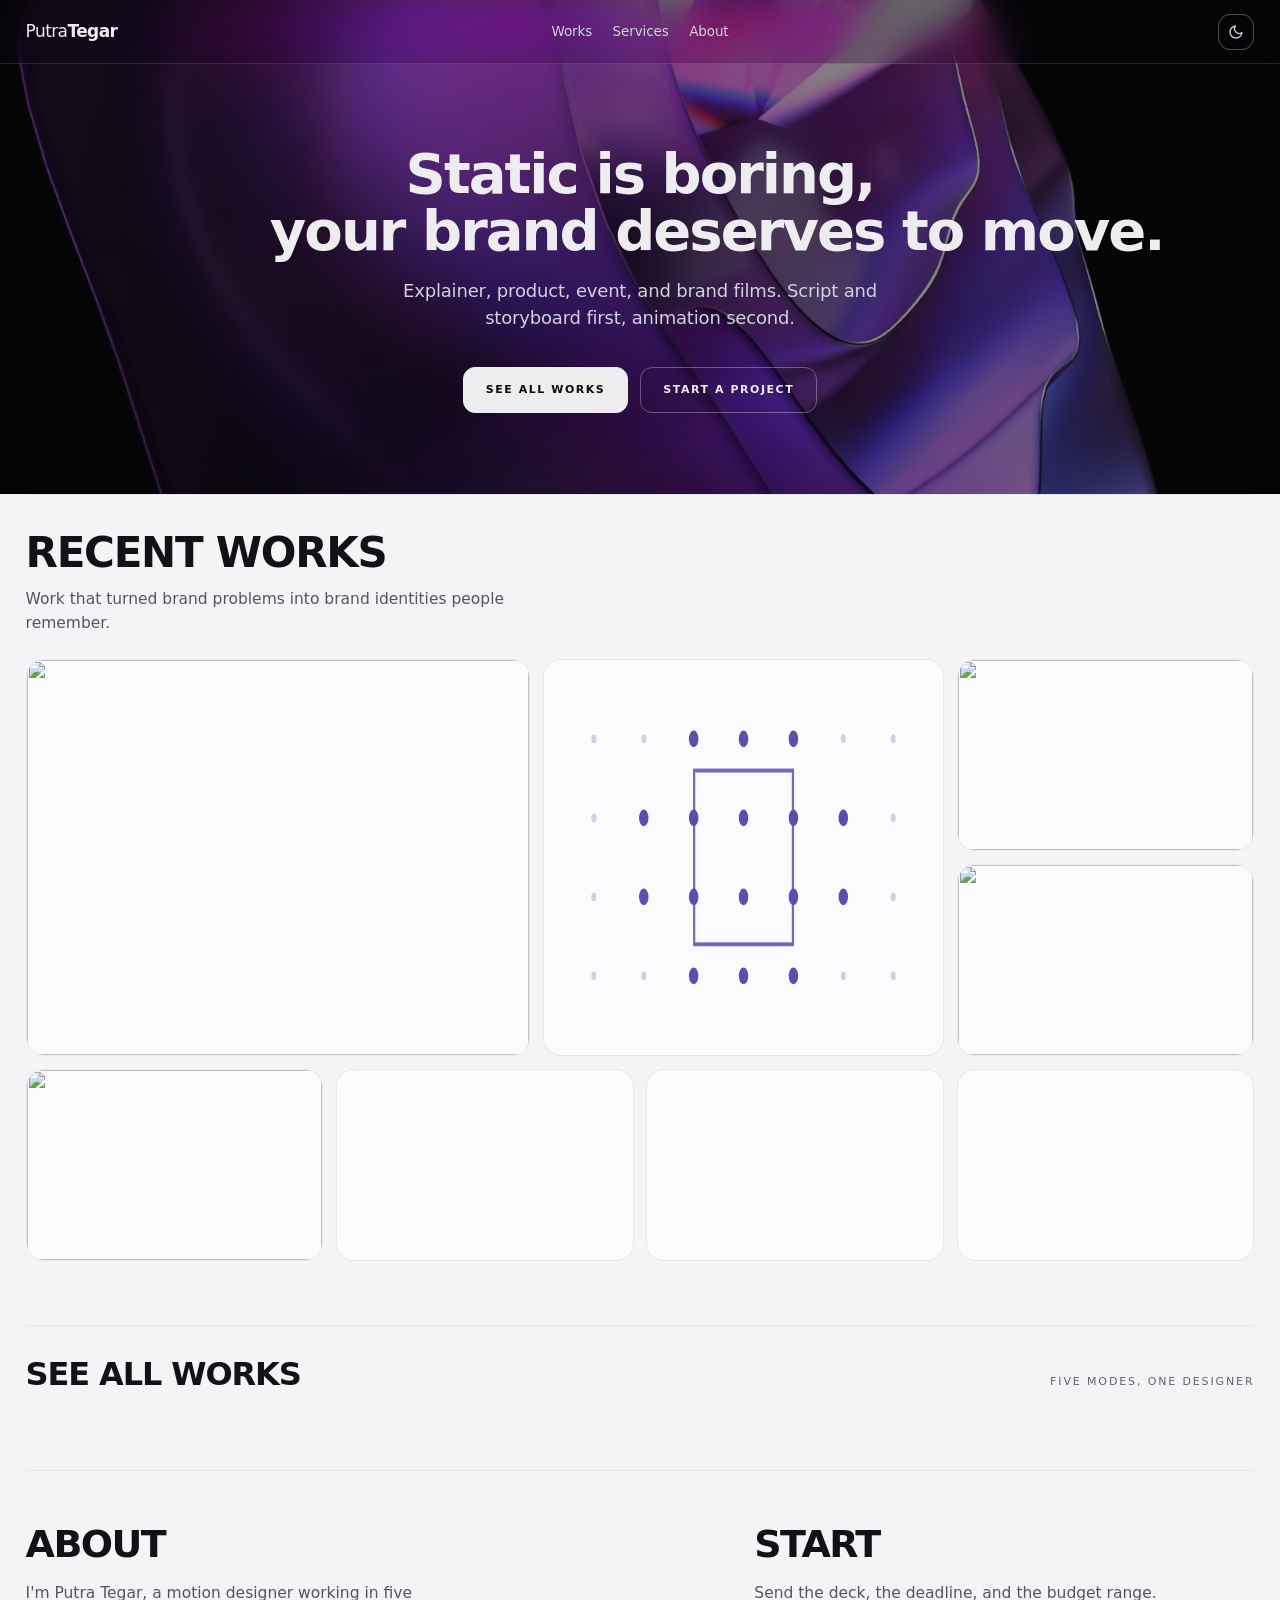
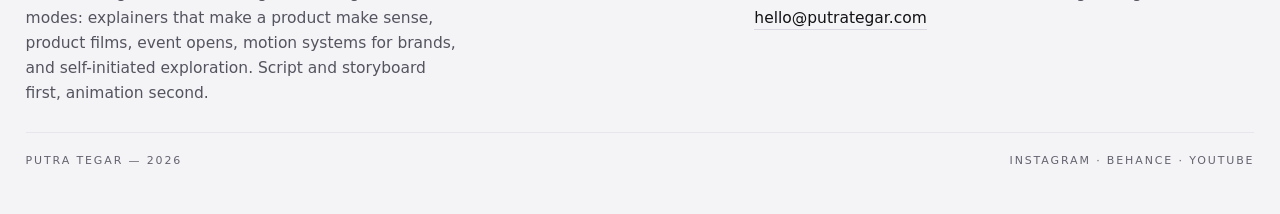
==== index.html @ 9cc2dcac "Change recent works in home page to Bento layout" ====
﻿<!DOCTYPE html>
<html lang="en">
<head>
<meta charset="utf-8">
<meta name="viewport" content="width=device-width, initial-scale=1">
<link rel="icon" href="assets/favicon.svg" type="image/svg+xml">
<title>Putra Tegar :: Motion graphics</title>
<meta name="description" content="Putra Tegar makes explainer, product, event, and brand motion graphics.">
<link rel="stylesheet" href="assets/site.css">
<script src="assets/theme.js"></script>
</head>
<body class="has-hero">
<div class="shell">

  <header>
    <a class="mark" href="./"><span class="mark-thin">Putra</span> Tegar</a>
    <nav>
      <a href="works/">Works</a>
      <a href="services/">Services</a>
      <a href="about/">About</a>
    </nav>
    <button class="mode" id="mode" type="button" aria-label="Switch to dark mode"></button>
  </header>

  <section class="hero center">
    <!-- Showreel slot. Drop in when the loop exists:
         <video src="…" autoplay muted loop playsinline poster="…"></video> -->
    <div class="hero-bg" aria-hidden="true">
      <video src="assets/hero.webm" autoplay muted loop playsinline poster="assets/hero1.png"></video>
    </div>

    <div class="inner">
      <!-- <span class="lab">Motion graphics &mdash; Jakarta &middot; Remote</span> -->
      <div class="lede">
        <!-- <h1>We animate the part people keep not getting.</h1> -->
        <h1>Static is boring, your&nbsp;brand&nbsp;deserves&nbsp;to&nbsp;move.</h1>
        <p>Explainer, product, event, and brand films. Script and storyboard
        first, animation second.</p>
      </div>
      <script>
      /* Wrap each word of the hero headline in a span for the rise-from-blur
         reveal. Runs inline (before first paint) so the plain headline never
         flashes; screen readers get the whole sentence via aria-label.
         Word-level, not per-letter — inline-block letters let a line break
         mid-word, which put "people" across two lines on phones. */
      (function () {
        var h1 = document.querySelector('.lede h1');
        if (!h1) return;
        var text = h1.textContent;
        h1.setAttribute('aria-label', text.replace(/\u00A0/g, ' '));
        /* Words joined by non-breaking spaces (U+00A0) must stay on one line,
           so "your brand deserves to move" never splits across lines. Split
           only on regular whitespace to form &nbsp;-bound groups, then wrap
           each multi-word group in a nowrap span. The .wd spans inside still
           rise one word at a time. */
        var i = 0;
        h1.innerHTML = text.split(/[ \t\r\n\f\v]+/).filter(Boolean).map(function (group) {
          var words = group.split(/\u00A0+/);
          var spans = words.map(function (word) {
            var delay = 120 + (i++) * 80;
            var safe = word.replace(/&/g, '&amp;')
                           .replace(/</g, '&lt;')
                           .replace(/>/g, '&gt;');
            return '<span class="wd" aria-hidden="true" style="animation-delay:' +
                   delay + 'ms">' + safe + '</span>';
          });
          var inner = spans.join(' ');
          return words.length > 1
            ? '<span class="wd-grp" style="white-space:nowrap">' + inner + '</span>'
            : inner;
        }).join(' ');
      })();
      </script>
      <div class="cta">
        <a class="btn solid" href="works/">See All Works</a>
        <a class="btn" href="mailto:hello@putrategar.com">Start a project</a>
      </div>
      <!-- Category quick-links hidden from the home page.
      <div class="disc">
        <a class="c-explainer" href="works/explainer/"><i class="dot"></i>Explainer</a>
        <a class="c-product" href="works/product/"><i class="dot"></i>Product</a>
        <a class="c-event" href="works/event/"><i class="dot"></i>Event</a>
        <a class="c-brand" href="works/brand/"><i class="dot"></i>Brand</a>
        <a class="c-exploration" href="works/exploration/"><i class="dot"></i>Exploration</a>
      </div>
      -->
    </div>
  </section>

  <div class="rule"></div>

  <section>
    <div class="rw-head">
      <h2>Recent Works</h2>
      <p>Work that turned brand problems into brand identities people remember.</p>
    </div>
    <div class="bento" id="bento"></div>
    <div class="nextrow">
      <a href="works/">See all works</a>
      <span class="lab">Five modes, one designer</span>
    </div>
  </section>

  <section class="close">
    <div class="l">
      <h2>About</h2>
      <p>I'm Putra Tegar, a motion designer working in five modes: explainers that
      make a product make sense, product films, event opens, motion systems for
      brands, and self-initiated exploration. Script and storyboard first,
      animation second.</p>
    </div>
    <div class="r">
      <h2>Start</h2>
      <p>Send the deck, the deadline, and the budget range.
      <br><a class="mailto" href="mailto:hello@putrategar.com">hello@putrategar.com</a></p>
    </div>
  </section>

  <footer>
    <span class="lab">Putra Tegar &mdash; 2026</span>
    <span class="lab">Instagram &middot; Behance &middot; YouTube</span>
  </footer>

</div>
<script src="assets/site.js" data-root="./"></script>
<script>renderBento({ hrefBase: 'works/project/' });</script>
</body>
</html>
---- assets/site.css ----
@import url('https://api.fontshare.com/v2/css?f[]=general-sans@400,500,600,700&display=swap');

/* Light is the studio's default and wins on first load regardless of the
   viewer's OS setting. Dark is opt-in via the header toggle, and the choice
   is stored so it survives navigation (see assets/theme.js). */
:root{
  color-scheme:light;
  --ink:#F4F4F7; --card:#FFFFFF; --art:#FBFBFD;
  --line:#D9D9E2; --line-soft:#E6E6ED;
  --fg:#121216; --dim:#54545F; --dimmer:#63636F;
  --explainer:#8A6A00; --product:#136D7B; --event:#A82F60; --brand:#5040A8;
  --exploration:#14713F;
  --art-op:.92; --grain:.26;
  --sans:"General Sans",system-ui,-apple-system,"Segoe UI",sans-serif;
  --gut:clamp(16px,2vw,28px);
  /* Two radii, not a scale of ten: --r-lg rounds media surfaces (thumbnails,
     the video player), --r-md rounds controls (buttons, icon links). Same
     pair in both themes — roundness isn't a colour concern, so it's declared
     once here rather than repeated in the dark block below. */
  --r-lg:18px;
  --r-md:12px;
}
:root[data-theme="dark"]{
  color-scheme:dark;
  --ink:#0B0B0D; --card:#101015; --art:#0E0E12;
  --line:#26262F; --line-soft:#1A1A21;
  --fg:#EDEDF0; --dim:#9A9AA8; --dimmer:#7C7C8C;
  --explainer:#E8C547; --product:#56C5D0; --event:#E0609B; --brand:#8B7BE8;
  --exploration:#5ED08C;
  --art-op:1; --grain:.16;
}

*{box-sizing:border-box;margin:0;padding:0}
html{scroll-padding-top:80px}
@media (max-width:640px){html{scroll-padding-top:60px}}
body{background:var(--ink);color:var(--fg);font-family:var(--sans);
  -webkit-font-smoothing:antialiased;line-height:1.5;overflow-x:hidden;
  transition:background-color .3s ease,color .3s ease}
.shell{max-width:1440px;margin:0 auto;padding:0 var(--gut)}
/* Fixed glass nav sits on top of the hero footage. Body gets top padding
   equal to the header height so non-hero pages clear the fixed bar; body's
   overflow-x:hidden establishes a block formatting context, so the padding
   won't collapse with the first section's margin. On hero pages the hero
   pulls itself up under the bar with a negative top margin instead. */
body:not(.has-hero){padding-top:64px}
.rule{border-top:1px solid var(--line-soft)}
img,video{max-width:100%;display:block}

.c-explainer{--acc:var(--explainer)}
.c-product{--acc:var(--product)}
.c-event{--acc:var(--event)}
.c-brand{--acc:var(--brand)}
.c-exploration{--acc:var(--exploration)}

.lab{font-size:11px;font-weight:500;letter-spacing:.17em;
  text-transform:uppercase;color:var(--dimmer)}

/* ---------- header ---------- */
/* Fixed glassmorphism bar: full-bleed, translucent, blurred. Sits over the
   hero footage on the home page and over the page bg elsewhere. Content is
   kept aligned with .shell via padding that grows on wide screens. */
header{position:fixed;top:0;left:0;right:0;z-index:50;
  display:grid;grid-template-columns:1fr auto 1fr;align-items:center;
  column-gap:clamp(14px,2vw,26px);
  height:64px;
  padding-inline:max(var(--gut),calc((100vw - 1440px)/2 + var(--gut)));
  background:color-mix(in srgb,var(--ink) 62%,transparent);
  -webkit-backdrop-filter:blur(14px) saturate(140%);
  backdrop-filter:blur(14px) saturate(140%);
  border-bottom:1px solid var(--line-soft)}
/* On hero pages the bar floats over footage, so the bg is more transparent
   and the bottom border lighter. The nav text also flips to light values
   (matching the hero's own tokens) so it stays legible over the dark footage
   in light mode — same as it reads in dark mode. */
.has-hero header{
  --fg:#EDEDF0;
  --dim:#D2D2DC;
  --dimmer:#C4C4D0;
  --line:rgba(255,255,255,.30);
  color:var(--fg);
  background:rgba(10,10,12,.26);
  -webkit-backdrop-filter:blur(16px) saturate(160%);
  backdrop-filter:blur(16px) saturate(160%);
  border-bottom-color:rgba(255,255,255,.12)}
.mark{justify-self:start;display:inline-flex;align-items:center;
  font-size:17px;font-weight:700;letter-spacing:-.035em;
  color:inherit;text-decoration:none}
/* "Putra" in a lighter weight against "Tegar" at the mark's full weight — the
   contrast is the wordmark now, so there's no separate icon glyph. */
.mark-thin{font-weight:400}
/* Its own grid column (the middle 'auto' track), flanked by two equal 1fr
   columns on header — that's what makes it sit at the bar's true center
   regardless of .mark and .mode having different widths. A flex sibling with
   margin:auto only centers in the leftover space, which is off-center
   whenever the two ends aren't equally wide. */
nav{display:flex;gap:clamp(14px,1.6vw,26px)}
nav a{color:var(--dim);text-decoration:none;font-size:13.5px;font-weight:500;
  letter-spacing:-.008em}
nav a:hover,nav a:focus-visible{color:var(--fg)}
nav a[aria-current="page"]{color:var(--fg)}
.mode{justify-self:end;background:none;border:1px solid var(--line);color:var(--dim);
  display:grid;place-items:center;width:36px;height:36px;padding:0;
  cursor:pointer;border-radius:var(--r-md);line-height:0;
  transition:color .2s,border-color .2s}
.mode:hover{color:var(--fg);border-color:var(--dim)}
.mode:focus-visible{outline:2px solid var(--fg);outline-offset:2px}

/* ---------- hero ---------- */
/* On hero pages the shell sits at the top of the viewport (body has no
   padding-top), so the hero box starts at 0 — its footage runs to the top of
   the screen, under the fixed glass nav. The nav height is added to the
   hero's top padding so the copy keeps its original vertical position. */
.hero{padding:calc(64px + clamp(56px,10vh,112px)) 0 clamp(36px,5vh,56px)}
.hero.center{text-align:center;position:relative;
  /* Top and bottom share one clamp(), so the breathing room above the
     headline matches the room below the buttons exactly. The +64px on top
     is not decorative spacing — it's the fixed header's own height, reserved
     so the headline never sits behind the translucent bar; it doesn't count
     against the visual gap the two sides are being kept equal on. */
  padding:calc(64px + clamp(56px,9vh,108px)) 0 clamp(56px,9vh,108px);
  /* The hero is a dark island in BOTH themes. Footage reads better against a
     dark ground, and the copy sits on the scrim rather than on the page — so
     these tokens are redefined for this subtree only. Everything inside reads
     from tokens, so this one block recolours headline, subline, eyebrow,
     buttons, category dots and their borders together. */
  --scrim:rgba(10,10,12,.50);
  --art:#0E0E12;
  --fg:#EDEDF0;
  --dim:#D2D2DC;
  --dimmer:#C4C4D0;
  --ink:#0B0B0D;
  --line:rgba(255,255,255,.30);
  --explainer:#E8C547; --product:#56C5D0; --event:#E0609B; --brand:#8B7BE8;
  --exploration:#5ED08C;
  color:var(--fg)}
/* Full-bleed: breaks out of .shell's max-width so the video runs edge to edge.
   100vw counts the scrollbar, so it overhangs a few px each side — invisible,
   because the video is cropped anyway and body's overflow-x:hidden stops it
   producing a horizontal scrollbar. */
.hero-bg{position:absolute;top:0;bottom:0;left:50%;transform:translateX(-50%);
  width:100vw;min-height:100%;overflow:hidden;z-index:0;background:var(--art)}
.hero-bg video{width:100%;height:100%;object-fit:cover;display:block}
/* The footage is unknown, so the text cannot rely on it for contrast — this
   scrim is what guarantees the headline stays legible over any frame. */
.hero-bg::after{content:"";position:absolute;inset:0;background:var(--scrim)}
.hero.center .inner{position:relative;z-index:1;
  padding:0 clamp(12px,4vw,64px)}
.hero.center .lab{display:block;padding-bottom:clamp(20px,3.4vh,34px)}
/* Per-word rise. An inline script (see index.html) wraps each word in a .wd
   span; they lift into place out of a blur, staggered left to right, with the
   last word landing ~1.3s in. Split at word boundaries rather than per letter
   so a word can never break across two lines. */
.lede{position:relative;display:block}
.lede h1{font-weight:700;line-height:1.02;letter-spacing:-.035em;
  font-size:clamp(24px,6.2vw,56px);max-width:19ch;margin:0 auto;
  text-wrap:balance}
.lede h1 .wd{display:inline-block;
  animation:wd-in .72s cubic-bezier(.22,.74,.24,1) both}
@keyframes wd-in{
  from{opacity:0;transform:translateY(.62em);filter:blur(14px)}
  to{opacity:1;transform:translateY(0);filter:blur(0)}
}
.lede p{color:var(--dim);font-size:clamp(15px,1.5vw,18px);line-height:1.5;
  max-width:46ch;margin:18px auto 0;letter-spacing:-.01em}

/* ---------- buttons ---------- */
.cta{display:flex;gap:12px;justify-content:center;flex-wrap:wrap;
  padding-top:clamp(26px,4vh,38px)}
.btn{display:inline-flex;align-items:center;min-height:46px;padding:0 22px;
  border:1px solid var(--line);border-radius:var(--r-md);color:var(--fg);
  text-decoration:none;font-size:11px;font-weight:600;letter-spacing:.14em;
  text-transform:uppercase;
  transition:background-color .2s,border-color .2s,color .2s,transform .2s}
/* Same lift .soc already uses on hover — one playful gesture, reused rather
   than invented twice. */
.btn:hover,.btn:focus-visible{border-color:var(--fg);transform:translateY(-2px)}
.btn.solid{background:var(--fg);color:var(--ink);border-color:var(--fg)}
.btn.solid:hover,.btn.solid:focus-visible{opacity:.85}
/* ---------- category links ---------- */
.disc{display:flex;gap:14px 22px;flex-wrap:wrap;justify-content:center;
  padding:clamp(26px,4vh,42px) 0 6px}
.disc a{font-size:11px;font-weight:600;letter-spacing:.16em;
  text-transform:uppercase;display:flex;align-items:center;gap:8px;
  color:var(--dim);text-decoration:none}
.disc a:hover,.disc a:focus-visible{color:var(--fg)}
.dot{width:6px;height:6px;border-radius:50%;background:var(--acc);flex:none}

/* ---------- page head (inner pages) ---------- */
.phead{padding:clamp(38px,7vh,78px) 0 clamp(20px,3vh,34px)}
.crumb{display:flex;gap:9px;align-items:center;padding-bottom:16px}
.crumb a{color:var(--dimmer);text-decoration:none}
.crumb a:hover{color:var(--fg)}
.ptitle{font-weight:700;text-transform:uppercase;line-height:.86;
  font-size:clamp(40px,8vw,104px);letter-spacing:-.05em}
.pblurb{font-size:clamp(17px,2vw,24px);font-weight:400;line-height:1.28;
  letter-spacing:-.022em;max-width:38ch;color:var(--dim);padding-top:20px}

/* ---------- work grid ---------- */
.grid-head{display:flex;justify-content:space-between;align-items:baseline;
  padding:22px 0 20px;gap:20px;flex-wrap:wrap}
/* Home page only — a fuller headline + subhead above the featured grid,
   instead of the plain "label + count" row .grid-head carries on the
   works/category pages. Kept as its own class so those pages are untouched. */
.rw-head{padding:clamp(28px,4vh,48px) 0 clamp(18px,2.6vh,28px)}
.rw-head h2{font-size:clamp(28px,3.6vw,42px);font-weight:700;line-height:1.04;
  letter-spacing:-.03em;text-transform:uppercase;color:var(--fg)}
.rw-head p{font-size:15.5px;line-height:1.58;color:var(--dim);max-width:50ch;
  padding-top:12px}
.grid{display:grid;grid-template-columns:repeat(12,1fr);
  gap:clamp(22px,2.4vw,40px) clamp(16px,1.6vw,28px);padding-bottom:84px}
.card{grid-column:span 6;text-decoration:none;color:var(--acc);display:block;outline:none}
.card.w8{grid-column:span 8}
.card.w4{grid-column:span 4}
.frame{position:relative;background:var(--art);overflow:hidden;
  border:1px solid var(--line-soft);border-radius:var(--r-lg);
  transition:border-color .25s}
.card:hover .frame{border-color:var(--line)}
.card:focus-visible .frame{outline:2px solid var(--acc);outline-offset:2px}
.frame svg{display:block;width:100%;height:100%;position:absolute;inset:0;
  opacity:var(--art-op)}
.frame img.poster{position:absolute;inset:0;width:100%;height:100%;
  object-fit:cover;transition:transform .5s ease}
.card:hover .frame img.poster{transform:scale(1.04)}

.meta{display:flex;justify-content:space-between;align-items:baseline;
  padding-top:10px;gap:14px}
.meta h3{font-size:16px;font-weight:600;letter-spacing:-.024em;color:var(--fg)}
.under{display:flex;justify-content:space-between;padding-top:4px;gap:14px}
.cat{font-size:10.5px;font-weight:700;letter-spacing:.15em;text-transform:uppercase}
.tc{font-size:13.5px;font-weight:500;color:var(--dim);letter-spacing:-.015em;
  font-variant-numeric:tabular-nums;white-space:nowrap}
.fmt{font-size:10.5px;font-weight:500;color:var(--dimmer);letter-spacing:.13em;
  font-variant-numeric:tabular-nums}

/* ---------- category index ---------- */
.cats{display:grid;grid-template-columns:repeat(5,1fr);
  gap:1px;background:var(--line-soft);border:1px solid var(--line-soft);
  margin-bottom:52px}
.cats a{background:var(--ink);padding:20px 20px 22px;text-decoration:none;
  color:var(--acc);display:flex;flex-direction:column;gap:9px;min-height:132px;
  transition:background .2s}
.cats a:hover,.cats a:focus-visible{background:var(--card)}
.cats h2{font-size:15px;font-weight:700;letter-spacing:.13em;text-transform:uppercase}
.cats p{font-size:13.5px;color:var(--dim);line-height:1.5;letter-spacing:-.01em}
.cats .n{margin-top:auto;font-size:12px;font-weight:500;color:var(--dimmer);
  font-variant-numeric:tabular-nums;letter-spacing:.1em}

/* ---------- project page ---------- */
/* A case study is a stack of content blocks (video/image, any provider) in
   the order set in the admin panel, not one single embed. Each block clips
   its own content — iframe, self-hosted <video>, or <img> — the same way
   .player used to; the stack just repeats that box. */
.blocks{margin-bottom:26px}
.block-item{margin-bottom:22px}
.block-item:last-child{margin-bottom:0}
.block{position:relative;background:var(--art);border:1px solid var(--line-soft);
  border-radius:var(--r-lg);overflow:hidden}
.block video,.block iframe{width:100%;aspect-ratio:16/9;border:0;display:block}
.block img{width:100%;display:block}
.block-cap{padding-top:8px;color:var(--dimmer);font-size:12px;letter-spacing:.02em}
.pmeta{display:grid;grid-template-columns:repeat(12,1fr);
  gap:30px clamp(16px,1.6vw,28px);padding-bottom:64px}
.pmeta .body{grid-column:span 7}
/* `a / span n` — never `span n` plus `grid-column-start`, which resets
   the end edge to auto and silently collapses the item to one cell. */
.pmeta .specs{grid-column:9 / span 4}
.pmeta .body p{font-size:17px;line-height:1.62;color:var(--dim);max-width:52ch}
.specs dl{display:grid;grid-template-columns:auto 1fr;gap:10px 18px;
  font-size:13.5px;align-items:baseline}
.specs dt{color:var(--dimmer);font-size:11px;font-weight:500;
  letter-spacing:.14em;text-transform:uppercase}
.specs dd{color:var(--fg);font-weight:500;letter-spacing:-.01em}
.nextrow{display:flex;justify-content:space-between;align-items:baseline;
  gap:20px;padding:24px 0 72px;border-top:1px solid var(--line-soft);flex-wrap:wrap}
.nextrow a{color:var(--fg);text-decoration:none;font-size:clamp(20px,2.6vw,32px);
  font-weight:700;letter-spacing:-.035em;text-transform:uppercase}
.nextrow a:hover{color:var(--acc)}

/* ---------- services / about ---------- */
.stack{display:grid;grid-template-columns:repeat(12,1fr);
  gap:clamp(26px,3vw,46px) clamp(16px,1.6vw,28px);padding-bottom:72px}
.svc{grid-column:span 6;border-top:1px solid var(--line);padding-top:18px;
  display:flex;flex-direction:column;gap:10px}
.svc h2{font-size:clamp(21px,2.4vw,30px);font-weight:700;letter-spacing:-.038em;
  text-transform:uppercase;color:var(--acc)}
.svc p{color:var(--dim);font-size:15.5px;line-height:1.62;max-width:46ch}
.svc .lab{padding-top:2px}
.prose{grid-column:span 7}
.side{grid-column:9 / span 4}
.prose p{color:var(--dim);font-size:17px;line-height:1.66;max-width:56ch;
  margin-bottom:18px}
.prose p strong{color:var(--fg);font-weight:600}

/* Social row — icon-only links, rendered from data/projects.json by
   assets/social.js. Marks are single-path 24x24 SVGs filled with
   currentColor, so they inherit the theme like everything else. */
.social{display:flex;flex-wrap:wrap;gap:10px;padding-top:14px}
.soc{display:grid;place-items:center;width:38px;height:38px;flex:none;
  border:1px solid var(--line);border-radius:var(--r-md);color:var(--dim);
  transition:color .2s,border-color .2s,transform .2s}
.soc:hover,.soc:focus-visible{color:var(--fg);border-color:var(--dim);
  transform:translateY(-2px)}
.soc:focus-visible{outline:2px solid var(--fg);outline-offset:2px}
.soc svg{width:17px;height:17px;display:block;fill:currentColor}

.close{display:grid;grid-template-columns:repeat(12,1fr);
  gap:30px clamp(16px,1.6vw,28px);padding:54px 0 26px;border-top:1px solid var(--line-soft)}
.close .l{grid-column:span 5}
.close .r{grid-column:8 / span 5}
.close h2{font-size:clamp(26px,3vw,38px);font-weight:700;line-height:1;
  letter-spacing:-.042em;text-transform:uppercase;margin-bottom:18px}
.close p{color:var(--dim);font-size:15.5px;line-height:1.62;max-width:44ch}
.mailto{color:var(--fg);text-decoration:none;font-weight:500;
  border-bottom:1px solid var(--line);padding-bottom:2px}
.mailto:hover,.mailto:focus-visible{border-color:var(--fg)}
footer{display:flex;justify-content:space-between;padding:20px 0 44px;
  border-top:1px solid var(--line-soft);gap:20px;flex-wrap:wrap}

/* ---------- packed ("pinterest") grid ----------
   Used for the home-page selection. Column count is fixed per breakpoint and
   each card spans as many 8px rows as its own height needs, so cards pack
   tightly instead of leaving the ragged gaps a fixed-row grid produces when
   16:9 and 4:5 cards share a row. Row spans are set by layoutPins() in
   site.js. Reading order stays left-to-right, unlike CSS multi-column. */
.grid.pins{grid-template-columns:repeat(4,1fr);
  align-items:start;row-gap:0;column-gap:clamp(8px,1vw,14px);
  padding-bottom:64px}
/* The 1px row unit only applies once layoutPins() has set every span — the
   .packed class is its signal. Without it (JS blocked or failed) the grid
   falls back to normal auto rows: aligned rather than packed, but readable,
   instead of every card collapsing into a 1px track and overlapping. */
.grid.pins.packed{grid-auto-rows:1px}
/* Vertical spacing is the card's own margin, not row-gap: a row-gap would be
   counted inside every span and leave dead space under the taller cards.
   With 1px rows the span math is exact. Tight on purpose — bento, not a
   catalogue list. */
.grid.pins .card{margin-bottom:clamp(8px,1vw,14px)}
.grid.pins .card,
.grid.pins .card.w8,
.grid.pins .card.w4{grid-column:auto}

/* Title/category/format move off the page and onto the image itself — a
   scrim + overlay on hover, rather than a text block underneath. Because
   .meta/.under leave normal flow, the card's flow height becomes just the
   image's height, which is what makes layoutPins()'s packing read tight. */
.grid.pins .card{position:relative}
.grid.pins .frame::after{content:'';position:absolute;inset:0;pointer-events:none;
  background:linear-gradient(to top,rgba(10,10,14,.86) 0%,rgba(10,10,14,.5) 40%,transparent 70%);
  opacity:0;transition:opacity .25s}
.grid.pins .card:hover .frame::after,
.grid.pins .card:focus-visible .frame::after{opacity:1}
.grid.pins .meta,.grid.pins .under{position:absolute;left:16px;right:16px;
  margin:0;padding:0;opacity:0;transform:translateY(6px);pointer-events:none;
  transition:opacity .22s,transform .22s}
.grid.pins .meta{bottom:32px}
.grid.pins .meta h3{font-size:14px;letter-spacing:-.02em;color:#fff}
.grid.pins .tc{font-size:12.5px;color:rgba(255,255,255,.78)}
.grid.pins .under{bottom:14px}
.grid.pins .cat{font-size:9.5px;letter-spacing:.12em;color:#fff}
.grid.pins .fmt{font-size:9.5px;letter-spacing:.12em;color:rgba(255,255,255,.65)}
.grid.pins .card:hover .meta,.grid.pins .card:focus-visible .meta,
.grid.pins .card:hover .under,.grid.pins .card:focus-visible .under{
  opacity:1;transform:translateY(0)}
/* column count per breakpoint — kept with the section it belongs to */
@media (max-width:1199px){.grid.pins{grid-template-columns:repeat(3,1fr)}}
@media (max-width:860px){.grid.pins{grid-template-columns:repeat(2,1fr)}}
@media (max-width:560px){.grid.pins{grid-template-columns:1fr}}

/* ---------- bento (home page) ----------
   Unlike .grid.pins, this is a fixed template, not a measured masonry — every
   cell's size comes from its position (nth-child), not its content, so
   renderBento() in site.js never needs to run layout math. Row height is one
   clamp() shared by every row; a cell spanning two rows is exactly double
   that, minus the gap. Whatever image lands in a cell is object-fit:cover
   cropped to fill it regardless of its native ratio. Cells beyond the 8th are
   simply never rendered — the template's cell count is the featured limit. */
.bento{display:grid;grid-template-columns:repeat(12,1fr);
  grid-auto-rows:clamp(130px,15vw,210px);gap:clamp(8px,1vw,14px);
  padding-bottom:64px}
.bento .cell{position:relative;display:block;text-decoration:none;color:var(--acc);
  outline:none;background:var(--art);border:1px solid var(--line-soft);
  border-radius:var(--r-lg);overflow:hidden}
.bento .cell:focus-visible{outline:2px solid var(--acc);outline-offset:2px}
.bento .media{position:absolute;inset:0}
.bento .media svg{display:block;width:100%;height:100%;opacity:var(--art-op)}
.bento .media img.poster{position:absolute;inset:0;width:100%;height:100%;
  object-fit:cover;transition:transform .5s ease}
.bento .cell:hover .media img.poster{transform:scale(1.04)}

/* Title/category on hover — same treatment as .grid.pins, independently
   scoped since the markup (.cell/.media) differs from (.card/.frame). */
.bento .cell::after{content:'';position:absolute;inset:0;pointer-events:none;
  background:linear-gradient(to top,rgba(10,10,14,.86) 0%,rgba(10,10,14,.5) 40%,transparent 70%);
  opacity:0;transition:opacity .25s}
.bento .cell:hover::after,.bento .cell:focus-visible::after{opacity:1}
.bento .meta,.bento .under{position:absolute;left:16px;right:16px;margin:0;padding:0;
  opacity:0;transform:translateY(6px);pointer-events:none;
  transition:opacity .22s,transform .22s}
.bento .meta{bottom:32px}
.bento .meta h3{font-size:15px;font-weight:600;letter-spacing:-.02em;color:#fff}
.bento .under{bottom:14px}
.bento .cat{font-size:9.5px;font-weight:700;letter-spacing:.15em;
  text-transform:uppercase;color:#fff}
.bento .cell:hover .meta,.bento .cell:focus-visible .meta,
.bento .cell:hover .under,.bento .cell:focus-visible .under{opacity:1;transform:translateY(0)}

/* Fixed 8-cell template — a tall two-cell hero band (rows 1-2), a small pair
   stacked beside it, then a row of four equal cells. All placement is
   explicit (line numbers, not auto-flow) so cells never reshuffle. */
.bento .cell:nth-child(1){grid-column:1 / span 5;grid-row:1 / span 2}
.bento .cell:nth-child(2){grid-column:6 / span 4;grid-row:1 / span 2}
.bento .cell:nth-child(3){grid-column:10 / span 3;grid-row:1 / span 1}
.bento .cell:nth-child(4){grid-column:10 / span 3;grid-row:2 / span 1}
.bento .cell:nth-child(5){grid-column:1 / span 3;grid-row:3 / span 1}
.bento .cell:nth-child(6){grid-column:4 / span 3;grid-row:3 / span 1}
.bento .cell:nth-child(7){grid-column:7 / span 3;grid-row:3 / span 1}
.bento .cell:nth-child(8){grid-column:10 / span 3;grid-row:3 / span 1}

@media (max-width:860px){
  .bento{grid-template-columns:repeat(6,1fr);grid-auto-rows:clamp(110px,20vw,160px)}
  .bento .cell:nth-child(1){grid-column:1 / span 6;grid-row:1 / span 2}
  .bento .cell:nth-child(2){grid-column:1 / span 6;grid-row:3 / span 2}
  .bento .cell:nth-child(3){grid-column:1 / span 3;grid-row:5 / span 1}
  .bento .cell:nth-child(4){grid-column:4 / span 3;grid-row:5 / span 1}
  .bento .cell:nth-child(5){grid-column:1 / span 3;grid-row:6 / span 1}
  .bento .cell:nth-child(6){grid-column:4 / span 3;grid-row:6 / span 1}
  .bento .cell:nth-child(7){grid-column:1 / span 3;grid-row:7 / span 1}
  .bento .cell:nth-child(8){grid-column:4 / span 3;grid-row:7 / span 1}
}
@media (max-width:560px){
  .bento{grid-template-columns:1fr;grid-auto-rows:auto;gap:12px}
  /* :nth-child(n) matches every cell and carries the same specificity as the
     numbered rules above, so this resets all eight to a plain stack without
     needing !important. */
  .bento .cell:nth-child(n){grid-column:1 / -1;grid-row:auto;aspect-ratio:4/3}
}

/* ---------- breakpoints ---------- */
@media (max-width:1199px){.cats{grid-template-columns:repeat(3,1fr)}}
@media (max-width:1024px){
  .grid{grid-template-columns:repeat(6,1fr);grid-auto-flow:row dense}
  .card{grid-column:span 3}
  .card.w8{grid-column:span 6}
  .card.w4{grid-column:span 3}
  .cats{grid-template-columns:repeat(2,1fr)}
  .close,.pmeta,.stack{grid-template-columns:repeat(2,1fr)}
  .close .l,.close .r,.pmeta .body,.pmeta .specs,
  .prose,.side,.svc{grid-column:auto}
  }
@media (max-width:640px){
  .grid{grid-template-columns:1fr;padding-bottom:56px}
  .card,.card.w8,.card.w4{grid-column:span 1}
  .cats{grid-template-columns:1fr}
  .close,.pmeta,.stack{grid-template-columns:1fr;gap:34px}
  .close{padding:40px 0 18px}
    .lede h1{max-width:100%}
  /* On phones the nowrap word-groups ("your brand deserves to move") can be
     wider than the viewport. Let them break naturally so nothing overflows.
     !important overrides the inline white-space:nowrap set by the inline
     script in index.html. */
  .lede h1 .wd-grp{white-space:normal !important}
  .cta{flex-direction:column;align-items:stretch}
  .btn{justify-content:center}
  .grid-head{padding:18px 0 16px}
  /* Keep the header on one row on phones instead of wrapping to two lines,
     which pushed content under the fixed bar. Tighter gaps and smaller text
     fit the three nav links + mode button on a 360px viewport. */
  header{column-gap:10px;height:56px;padding-top:0}
  .mark{font-size:15px}
  nav{gap:14px}
  nav a{font-size:12.5px}
  .mode{width:32px;height:32px;padding:0}
  /* The fixed bar is 56px on phones, so non-hero pages clear it. Hero pages
     start at the top and add the bar height to their own top padding. */
  body:not(.has-hero){padding-top:56px}
  .hero{padding-top:calc(56px + clamp(48px,9vh,96px))}
  /* Same shared clamp() as the base rule — only the header-clearance
     constant changes (56px mobile bar vs 64px desktop), so top and bottom
     stay equal on phones too. */
  .hero.center{padding-top:calc(56px + clamp(56px,9vh,108px))}
  .hero.center .inner{padding:0 4px}
  .lede p{font-size:15px;max-width:40ch}
  footer{flex-direction:column;gap:8px;padding-bottom:36px}
}
@media (hover:none){
  nav a{padding:12px 0}
  .mode{min-height:44px;min-width:44px;padding:0}
  /* Icon-only links need a real tap target on touch. */
  .soc{width:44px;height:44px}
}
@media (max-width:380px){
  /* Very narrow phones: shrink the mark and nav so the header still fits on
     one row without wrapping or overflowing. */
  .mark{font-size:14px}
  nav{gap:10px}
  nav a{font-size:11.5px}
  .mode{width:30px;height:30px;padding:0}
  .lede h1{font-size:24px}
  .ptitle{font-size:38px}
  .pblurb{font-size:16px}
}
@media (prefers-reduced-motion:reduce){
  .lede h1 .wd{animation:none;filter:none}
  /* The poster frame stays visible; initHero() pauses playback. */
  *{transition-duration:.01ms !important;animation-duration:.01ms !important}
}
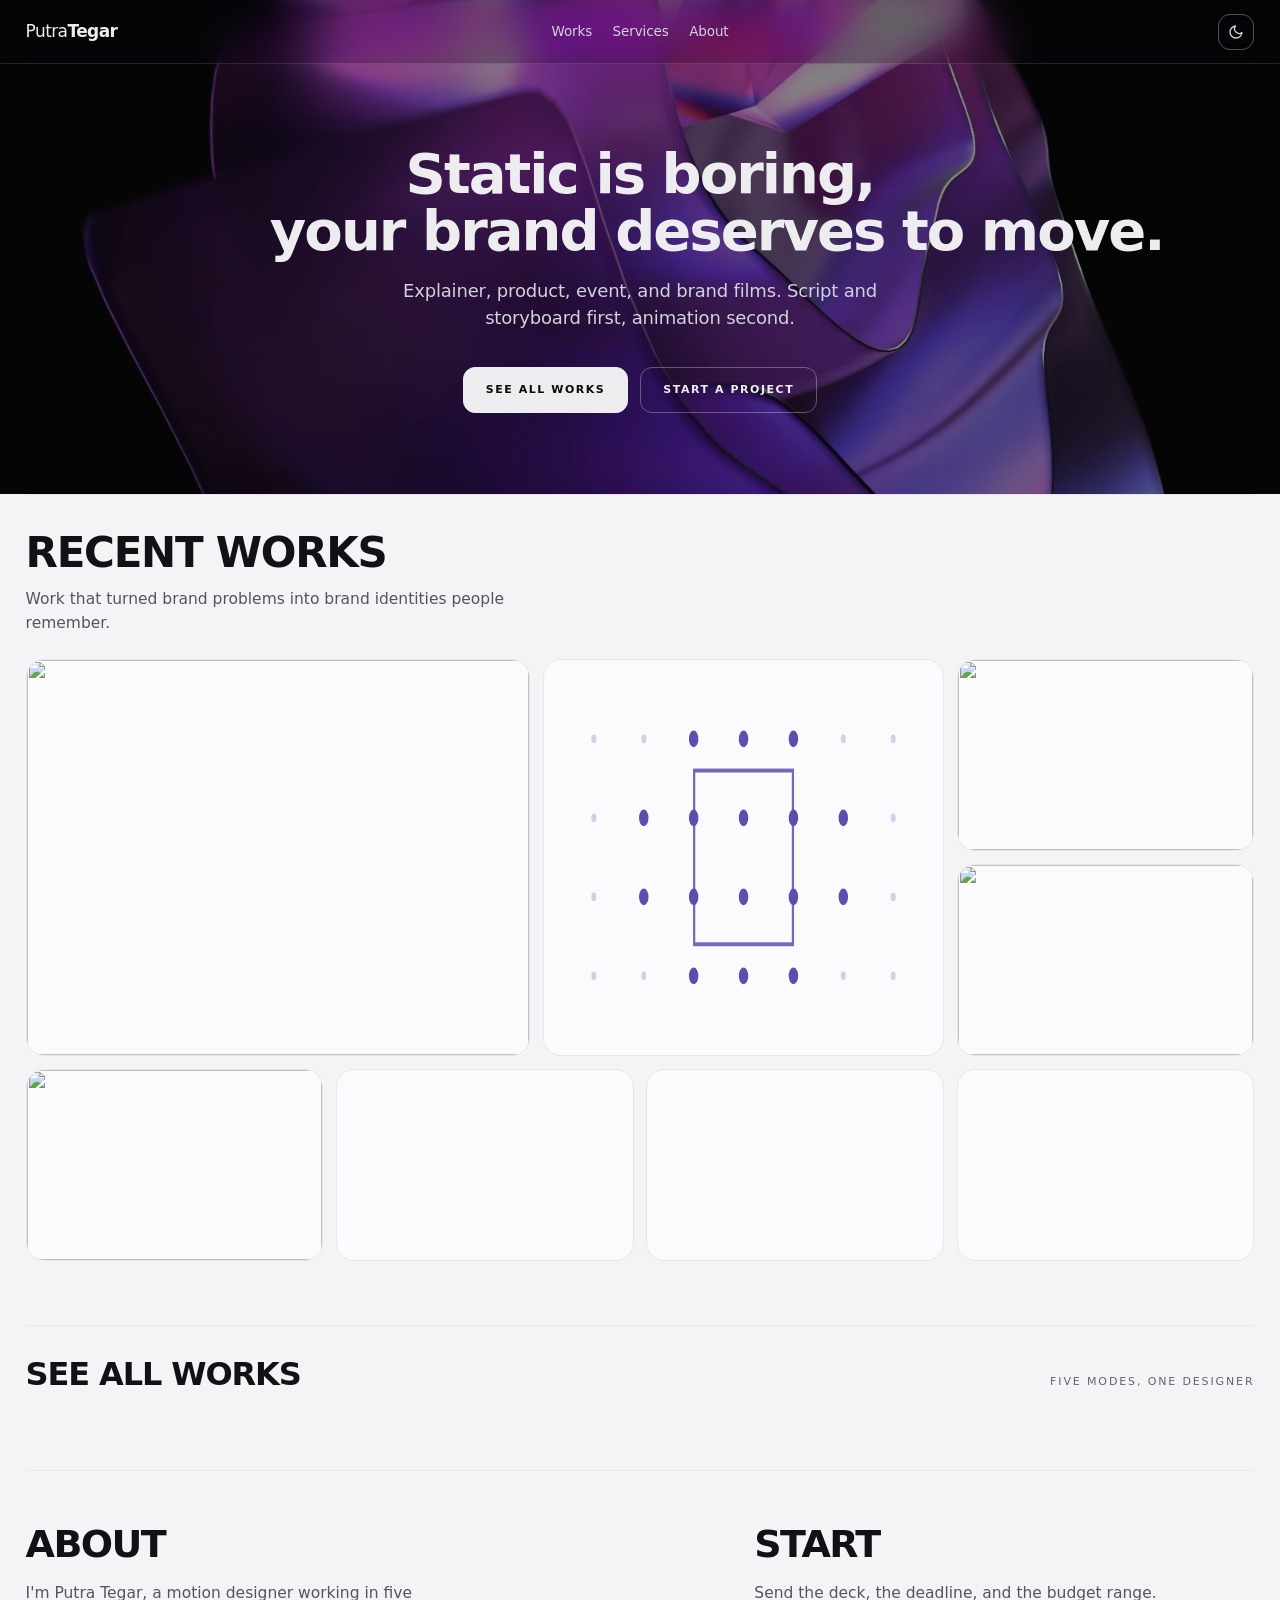
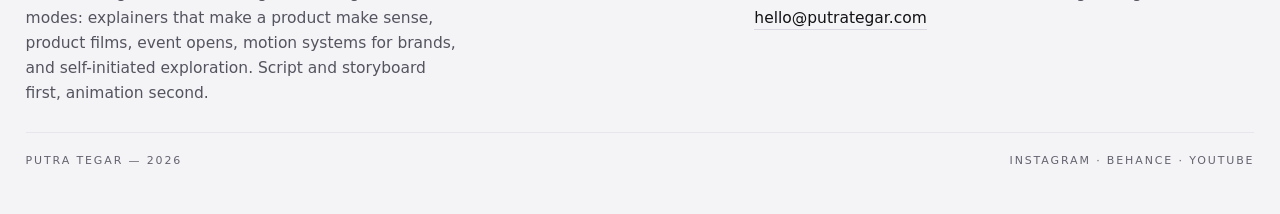
==== commit d1b47cd5: "Move hero background video to R2, admin-editable - New data.hero.video/poster field, editable from a" ====
--- a/index.html
+++ b/index.html
@@ -23,8 +23,10 @@
   </header>
 
   <section class="hero center">
-    <!-- Showreel slot. Drop in when the loop exists:
-         <video src="…" autoplay muted loop playsinline poster="…"></video> -->
+    <!-- src/poster below are only the no-JS/first-paint fallback. initHero()
+         in assets/site.js overwrites both from data.hero (admin panel →
+         Hero background) once the R2 URL there loads — set it there, not
+         here, unless you're changing the fallback itself. -->
     <div class="hero-bg" aria-hidden="true">
       <video src="assets/hero.webm" autoplay muted loop playsinline poster="assets/hero1.png"></video>
     </div>
--- a/assets/site.css
+++ b/assets/site.css
@@ -218,17 +218,15 @@
 .card:focus-visible .frame{outline:2px solid var(--acc);outline-offset:2px}
 .frame svg{display:block;width:100%;height:100%;position:absolute;inset:0;
   opacity:var(--art-op)}
-.frame img.poster{position:absolute;inset:0;width:100%;height:100%;
+.frame img.poster,.frame video.poster{position:absolute;inset:0;width:100%;height:100%;
   object-fit:cover;transition:transform .5s ease}
-.card:hover .frame img.poster{transform:scale(1.04)}
+.card:hover .frame img.poster,.card:hover .frame video.poster{transform:scale(1.04)}
 
 .meta{display:flex;justify-content:space-between;align-items:baseline;
   padding-top:10px;gap:14px}
 .meta h3{font-size:16px;font-weight:600;letter-spacing:-.024em;color:var(--fg)}
 .under{display:flex;justify-content:space-between;padding-top:4px;gap:14px}
 .cat{font-size:10.5px;font-weight:700;letter-spacing:.15em;text-transform:uppercase}
-.tc{font-size:13.5px;font-weight:500;color:var(--dim);letter-spacing:-.015em;
-  font-variant-numeric:tabular-nums;white-space:nowrap}
 .fmt{font-size:10.5px;font-weight:500;color:var(--dimmer);letter-spacing:.13em;
   font-variant-numeric:tabular-nums}
 
@@ -246,6 +244,43 @@
   font-variant-numeric:tabular-nums;letter-spacing:.1em}
 
 /* ---------- project page ---------- */
+/* Narrower than the site's usual 1440px shell, and centred within it — a
+   reading column with visible margin on both sides, not edge-to-edge, for
+   the meta rows and the content-block stack alike (video/image blocks
+   included — this is one shared width for the whole page, not just text).
+   Doesn't touch .shell itself (still full width for every other page), and
+   #proj only exists on this page, so nothing else is affected.
+   To adjust: raise this number for a wider column (less margin), lower it
+   for a narrower one (more margin) — it's the only value that controls it. */
+#proj{max-width:660px;margin:0 auto}
+/* .ptitle's shared clamp(40px,8vw,104px) tops out at 104px on any wide
+   monitor (1300px+ viewport) — too big at this page's narrower column.
+   Scoped to #proj only, so Works/About/Services/category-page headlines
+   (which also use .ptitle) are untouched. */
+#proj .ptitle{font-size:clamp(32px,6vw,60px)}
+
+/* Description, a Category+Hashtags row, and Tools — stacked labelled rows
+   above the content, each just skipped when its value is empty — this is
+   what makes it read like a spec sheet rather than a two-column layout. */
+.pmeta{display:flex;flex-direction:column;gap:22px;padding-bottom:38px}
+/* align-items:flex-start — without it, a column flex container's default
+   stretch makes each row's content (pills included) fill the full width.
+   Only visible on Tools/Description, whose row spans the whole column;
+   Category/Hashtags happen to look fine already only because their shared
+   parent (.pmeta-col) is itself content-width, not because this was set. */
+.pmeta-row{display:flex;flex-direction:column;gap:9px;align-items:flex-start}
+.pmeta-row p{font-size:16px;line-height:1.6;color:var(--fg);max-width:60ch}
+/* Category + Hashtags share a row, each keeping its own label-above-content
+   column, rather than each claiming a full row like Description/Tools. */
+.pmeta-row.pmeta-pair{flex-direction:row;flex-wrap:wrap;gap:36px}
+.pmeta-col{display:flex;flex-direction:column;gap:9px;align-items:flex-start}
+.pill{display:inline-flex;align-items:center;font-size:12.5px;font-weight:600;
+  color:var(--fg);background:var(--card);border:1px solid var(--line);
+  border-radius:999px;padding:5px 13px;margin:0 6px 6px 0;letter-spacing:.01em}
+/* Hashtags only — Category/Tools stay at .pill's default 600. General Sans
+   ships 400/500/600/700 (see README §7), so 400 is as thin as it gets. */
+.pill.pill-thin{font-weight:400}
+
 /* A case study is a stack of content blocks (video/image, any provider) in
    the order set in the admin panel, not one single embed. Each block clips
    its own content — iframe, self-hosted <video>, or <img> — the same way
@@ -255,21 +290,59 @@
 .block-item:last-child{margin-bottom:0}
 .block{position:relative;background:var(--art);border:1px solid var(--line-soft);
   border-radius:var(--r-lg);overflow:hidden}
-.block video,.block iframe{width:100%;aspect-ratio:16/9;border:0;display:block}
-.block img{width:100%;display:block}
+/* iframe embeds (YouTube/Vimeo/Mux/Frame.io/Custom) are forced to 16:9 —
+   there's no way to read a cross-origin iframe's own content ratio from the
+   outside, so this is a fixed assumption, not a detection. Self-hosted
+   video and images have no such limit: the browser knows their real
+   dimensions once loaded, so leaving width unconstrained on one axis (no
+   aspect-ratio override) sizes each to its own native ratio automatically —
+   this is what actually fits test_square.webm/test_vertical.webm/etc. */
+.block iframe{width:100%;aspect-ratio:16/9;border:0;display:block}
+.block video,.block img{width:100%;height:auto;display:block}
 .block-cap{padding-top:8px;color:var(--dimmer);font-size:12px;letter-spacing:.02em}
-.pmeta{display:grid;grid-template-columns:repeat(12,1fr);
-  gap:30px clamp(16px,1.6vw,28px);padding-bottom:64px}
-.pmeta .body{grid-column:span 7}
-/* `a / span n` — never `span n` plus `grid-column-start`, which resets
-   the end edge to auto and silently collapses the item to one cell. */
-.pmeta .specs{grid-column:9 / span 4}
-.pmeta .body p{font-size:17px;line-height:1.62;color:var(--dim);max-width:52ch}
+
+/* Hover-revealed corner button — a separate hit target from the media
+   itself, not the whole block, so it never fights a video's own play/pause
+   controls (and works for an iframe's contents, which a plain "click
+   anywhere on the block" listener couldn't detect at all — see the JS). */
+.block-expand{position:absolute;top:12px;right:12px;width:34px;height:34px;
+  border-radius:50%;border:none;background:rgba(10,10,14,.6);color:#fff;
+  display:grid;place-items:center;cursor:pointer;opacity:0;
+  transition:opacity .2s,background .2s}
+.block-expand:hover{background:rgba(10,10,14,.85)}
+.block:hover .block-expand,.block-expand:focus-visible{opacity:1}
+.block-expand:focus-visible{outline:2px solid #fff;outline-offset:2px}
+/* Touch has no hover to reveal it on — keep it visible outright there. */
+@media (hover:none){.block-expand{opacity:1}}
+
+/* ---------- content-block lightbox ---------- */
+.lightbox{position:fixed;inset:0;z-index:200;display:none;
+  align-items:center;justify-content:center;padding:clamp(20px,5vw,64px);
+  background:rgba(6,6,8,.94)}
+.lightbox.open{display:flex}
+.lightbox-content{max-width:1400px;max-height:100%;width:100%}
+.lightbox-content video,.lightbox-content img,.lightbox-content iframe{
+  width:100%;max-height:calc(100vh - clamp(40px,10vw,128px));
+  display:block;border:0;border-radius:var(--r-lg);margin:0 auto;background:#000}
+.lightbox-content video,.lightbox-content img{height:auto}
+/* Unlike video/img, an iframe has no intrinsic size to size itself by —
+   .block iframe's aspect-ratio no longer applies once moved out of .block,
+   so it needs restating here or it collapses to the browser's ~150px
+   fallback height instead of scaling with width. */
+.lightbox-content iframe{aspect-ratio:16/9;height:auto}
+.lightbox-close{position:absolute;top:20px;right:20px;width:42px;height:42px;
+  border-radius:50%;border:1px solid rgba(255,255,255,.3);background:rgba(255,255,255,.08);
+  color:#fff;font-size:22px;line-height:1;cursor:pointer;display:grid;place-items:center}
+.lightbox-close:hover{background:rgba(255,255,255,.18)}
+.lightbox-close:focus-visible{outline:2px solid #fff;outline-offset:2px}
 .specs dl{display:grid;grid-template-columns:auto 1fr;gap:10px 18px;
   font-size:13.5px;align-items:baseline}
 .specs dt{color:var(--dimmer);font-size:11px;font-weight:500;
   letter-spacing:.14em;text-transform:uppercase}
 .specs dd{color:var(--fg);font-weight:500;letter-spacing:-.01em}
+.tagchip{display:inline-block;font-size:11px;font-weight:600;color:var(--acc);
+  border:1px solid currentColor;border-radius:999px;padding:3px 9px;
+  margin:0 4px 4px 0;letter-spacing:.02em}
 .nextrow{display:flex;justify-content:space-between;align-items:baseline;
   gap:20px;padding:24px 0 72px;border-top:1px solid var(--line-soft);flex-wrap:wrap}
 .nextrow a{color:var(--fg);text-decoration:none;font-size:clamp(20px,2.6vw,32px);
@@ -349,12 +422,14 @@
   opacity:0;transition:opacity .25s}
 .grid.pins .card:hover .frame::after,
 .grid.pins .card:focus-visible .frame::after{opacity:1}
+/* z-index:1 — same fix as .bento's identical pattern: without it, the
+   ::after scrim (a pseudo-element, painted after real children by default)
+   renders over this text instead of behind it. */
 .grid.pins .meta,.grid.pins .under{position:absolute;left:16px;right:16px;
   margin:0;padding:0;opacity:0;transform:translateY(6px);pointer-events:none;
-  transition:opacity .22s,transform .22s}
+  z-index:1;transition:opacity .22s,transform .22s}
 .grid.pins .meta{bottom:32px}
 .grid.pins .meta h3{font-size:14px;letter-spacing:-.02em;color:#fff}
-.grid.pins .tc{font-size:12.5px;color:rgba(255,255,255,.78)}
 .grid.pins .under{bottom:14px}
 .grid.pins .cat{font-size:9.5px;letter-spacing:.12em;color:#fff}
 .grid.pins .fmt{font-size:9.5px;letter-spacing:.12em;color:rgba(255,255,255,.65)}
@@ -393,14 +468,18 @@
   background:linear-gradient(to top,rgba(10,10,14,.86) 0%,rgba(10,10,14,.5) 40%,transparent 70%);
   opacity:0;transition:opacity .25s}
 .bento .cell:hover::after,.bento .cell:focus-visible::after{opacity:1}
+/* z-index:1 is load-bearing — ::after is a pseudo-element, which paints
+   after (on top of) real DOM children like these when nothing has an
+   explicit stacking order. Without this, the scrim rendered over the text
+   instead of behind it, dimming white to a muddy gray in both themes. */
 .bento .meta,.bento .under{position:absolute;left:16px;right:16px;margin:0;padding:0;
-  opacity:0;transform:translateY(6px);pointer-events:none;
+  opacity:0;transform:translateY(6px);pointer-events:none;z-index:1;
   transition:opacity .22s,transform .22s}
 .bento .meta{bottom:32px}
 .bento .meta h3{font-size:15px;font-weight:600;letter-spacing:-.02em;color:#fff}
-.bento .under{bottom:14px}
-.bento .cat{font-size:9.5px;font-weight:700;letter-spacing:.15em;
-  text-transform:uppercase;color:#fff}
+.bento .under{bottom:14px;display:flex;flex-wrap:wrap;gap:5px}
+.bento .under .tagchip{color:#fff;border-color:rgba(255,255,255,.55);
+  font-size:10px;margin:0}
 .bento .cell:hover .meta,.bento .cell:focus-visible .meta,
 .bento .cell:hover .under,.bento .cell:focus-visible .under{opacity:1;transform:translateY(0)}
 
@@ -443,15 +522,14 @@
   .card.w8{grid-column:span 6}
   .card.w4{grid-column:span 3}
   .cats{grid-template-columns:repeat(2,1fr)}
-  .close,.pmeta,.stack{grid-template-columns:repeat(2,1fr)}
-  .close .l,.close .r,.pmeta .body,.pmeta .specs,
-  .prose,.side,.svc{grid-column:auto}
+  .close,.stack{grid-template-columns:repeat(2,1fr)}
+  .close .l,.close .r,.prose,.side,.svc{grid-column:auto}
   }
 @media (max-width:640px){
   .grid{grid-template-columns:1fr;padding-bottom:56px}
   .card,.card.w8,.card.w4{grid-column:span 1}
   .cats{grid-template-columns:1fr}
-  .close,.pmeta,.stack{grid-template-columns:1fr;gap:34px}
+  .close,.stack{grid-template-columns:1fr;gap:34px}
   .close{padding:40px 0 18px}
     .lede h1{max-width:100%}
   /* On phones the nowrap word-groups ("your brand deserves to move") can be
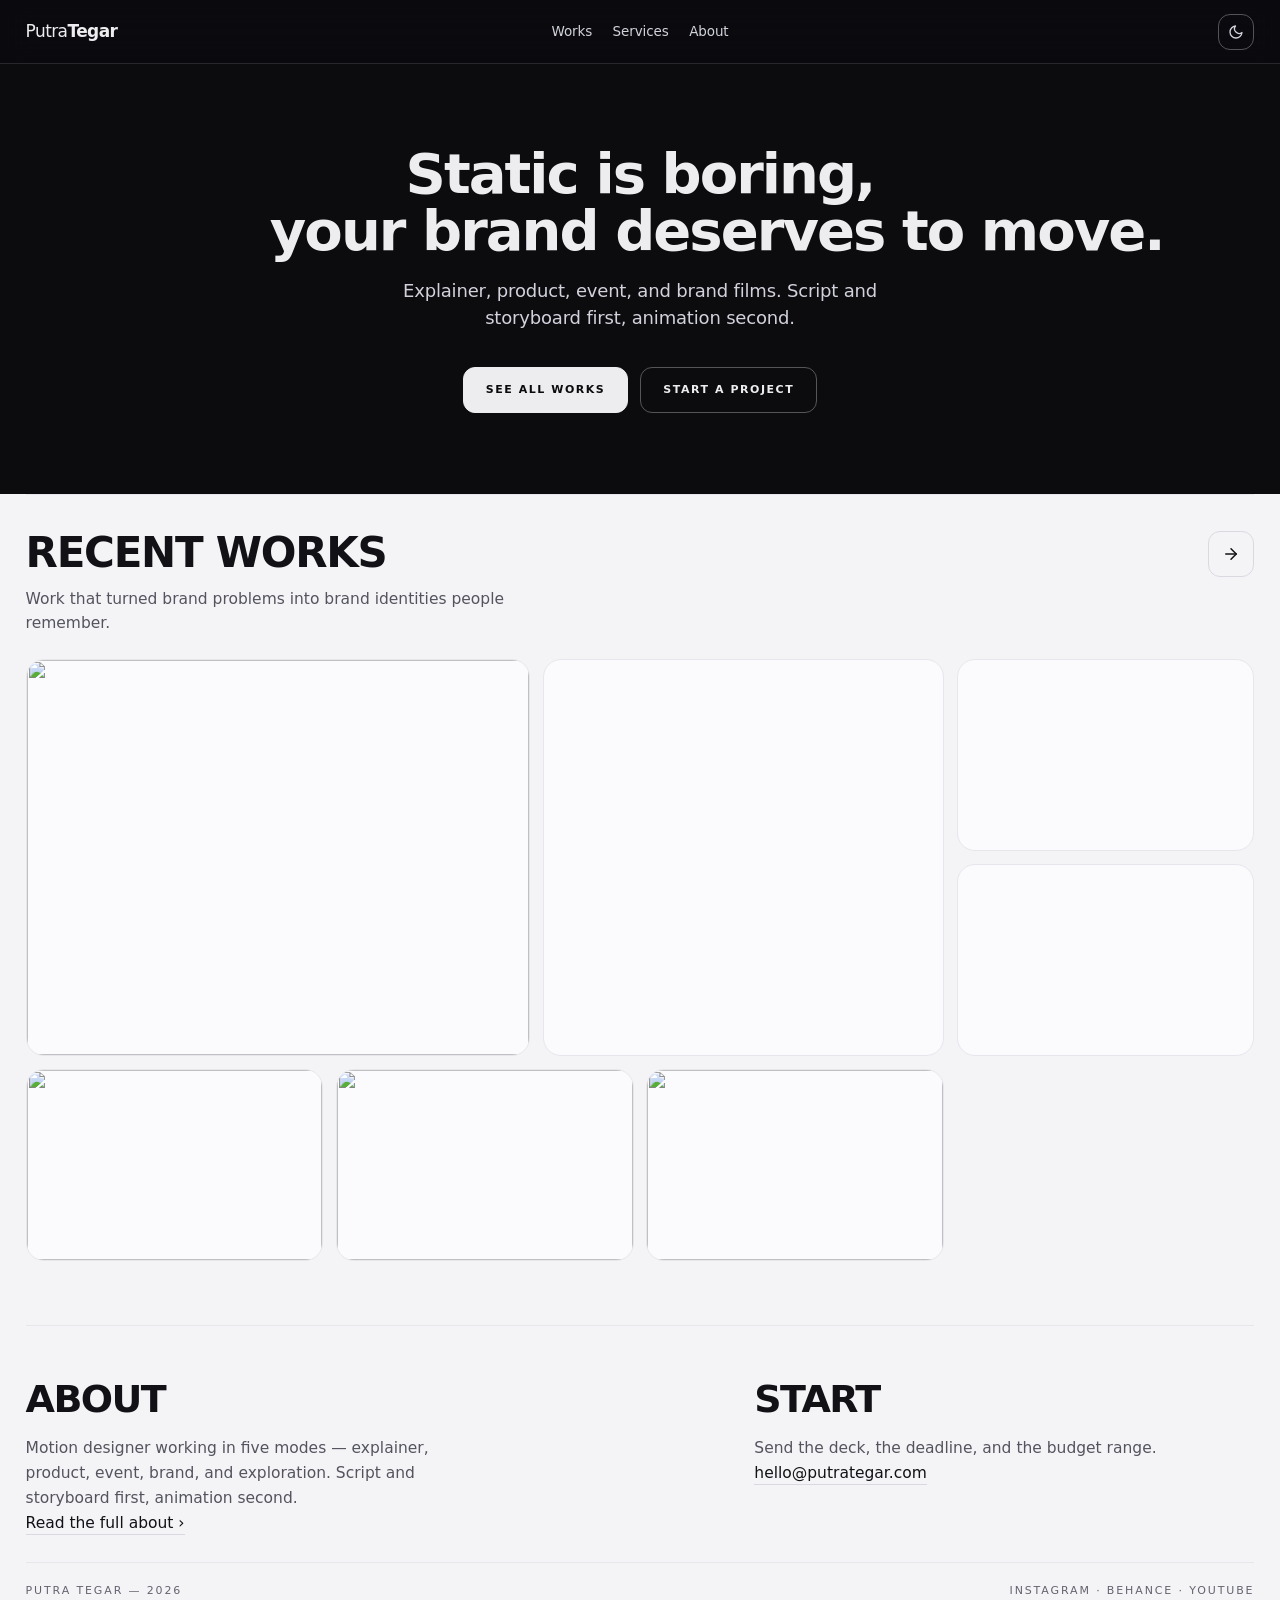
==== commit c4a50727: "fix about and some button, adding a content" ====
--- a/index.html
+++ b/index.html
@@ -93,23 +93,23 @@
 
   <section>
     <div class="rw-head">
-      <h2>Recent Works</h2>
-      <p>Work that turned brand problems into brand identities people remember.</p>
+      <div class="rw-head-txt">
+        <h2>Recent Works</h2>
+        <p>Work that turned brand problems into brand identities people remember.</p>
+      </div>
+      <a class="rw-all" href="works/" aria-label="See all works">
+        <svg width="18" height="18" viewBox="0 0 24 24" fill="none" stroke="currentColor" stroke-width="2" stroke-linecap="round" stroke-linejoin="round" aria-hidden="true"><line x1="5" y1="12" x2="19" y2="12"/><polyline points="12 5 19 12 12 19"/></svg>
+      </a>
     </div>
     <div class="bento" id="bento"></div>
-    <div class="nextrow">
-      <a href="works/">See all works</a>
-      <span class="lab">Five modes, one designer</span>
-    </div>
   </section>
 
   <section class="close">
     <div class="l">
       <h2>About</h2>
-      <p>I'm Putra Tegar, a motion designer working in five modes: explainers that
-      make a product make sense, product films, event opens, motion systems for
-      brands, and self-initiated exploration. Script and storyboard first,
-      animation second.</p>
+      <p>Motion designer working in five modes — explainer, product, event,
+      brand, and exploration. Script and storyboard first, animation second.</p>
+      <p><a class="mailto" href="about/">Read the full about &rsaquo;</a></p>
     </div>
     <div class="r">
       <h2>Start</h2>
--- a/assets/site.css
+++ b/assets/site.css
@@ -201,11 +201,25 @@
 /* Home page only — a fuller headline + subhead above the featured grid,
    instead of the plain "label + count" row .grid-head carries on the
    works/category pages. Kept as its own class so those pages are untouched. */
-.rw-head{padding:clamp(28px,4vh,48px) 0 clamp(18px,2.6vh,28px)}
+/* Flex row: headline + sub on the left, the "see all" arrow button on the
+   right. The button replaces the old .nextrow "See all works" text link that
+   sat below the grid — same destination, less scrolling. */
+.rw-head{display:flex;justify-content:space-between;align-items:flex-start;
+  gap:20px;padding:clamp(28px,4vh,48px) 0 clamp(18px,2.6vh,28px)}
+.rw-head-txt{min-width:0}
 .rw-head h2{font-size:clamp(28px,3.6vw,42px);font-weight:700;line-height:1.04;
   letter-spacing:-.03em;text-transform:uppercase;color:var(--fg)}
 .rw-head p{font-size:15.5px;line-height:1.58;color:var(--dim);max-width:50ch;
   padding-top:12px}
+/* Square icon button — same radius/lift gesture as .btn and .soc so it reads
+   as part of the same control family. */
+.rw-all{display:inline-flex;align-items:center;justify-content:center;
+  width:46px;height:46px;flex:none;border:1px solid var(--line);
+  border-radius:var(--r-md);color:var(--fg);text-decoration:none;
+  transition:border-color .2s,color .2s,transform .2s}
+.rw-all:hover,.rw-all:focus-visible{border-color:var(--fg);transform:translateY(-2px)}
+.rw-all:focus-visible{outline:2px solid var(--fg);outline-offset:2px}
+.rw-all svg{display:block}
 .grid{display:grid;grid-template-columns:repeat(12,1fr);
   gap:clamp(22px,2.4vw,40px) clamp(16px,1.6vw,28px);padding-bottom:84px}
 .card{grid-column:span 6;text-decoration:none;color:var(--acc);display:block;outline:none}
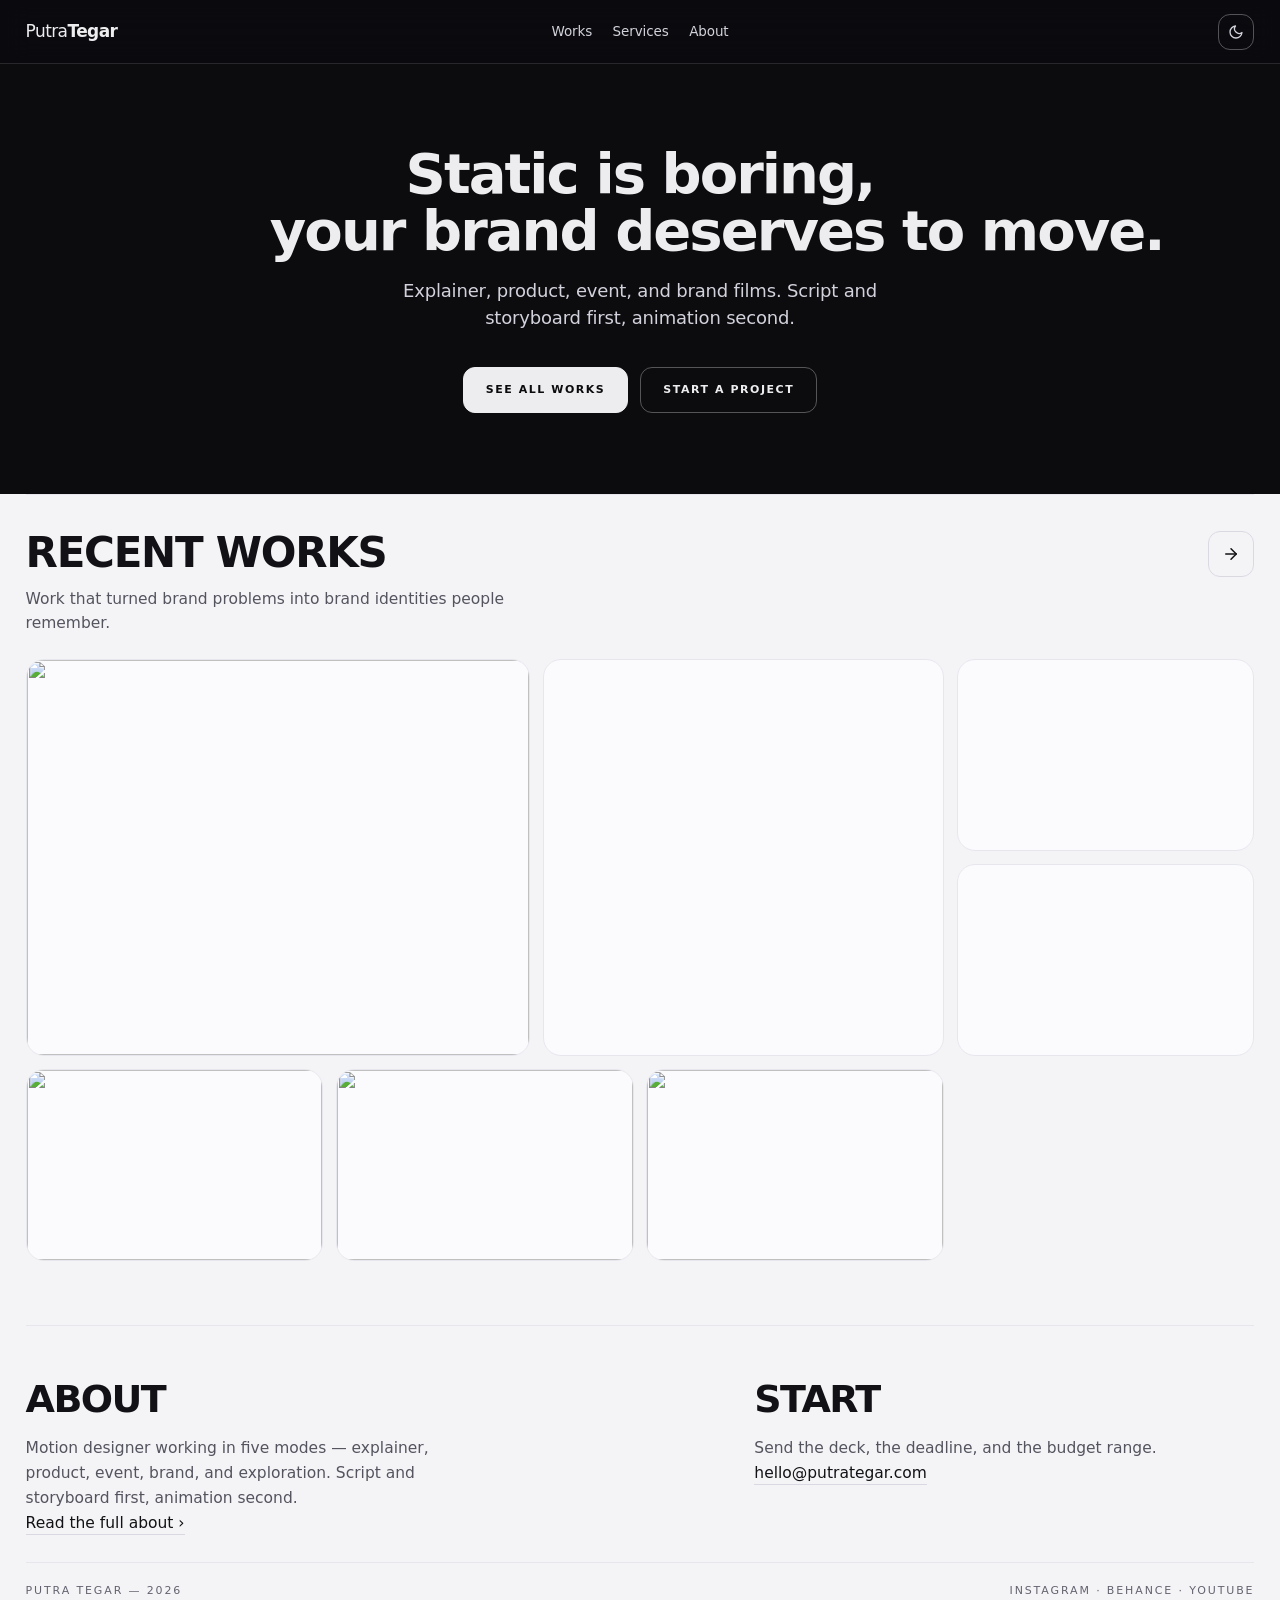
==== commit 24d404fe: "Add tool icon customization, page transitions, and fix fixed nav on scroll - assets/tools.js: suppor" ====
--- a/index.html
+++ b/index.html
@@ -8,6 +8,7 @@
 <meta name="description" content="Putra Tegar makes explainer, product, event, and brand motion graphics.">
 <link rel="stylesheet" href="assets/site.css">
 <script src="assets/theme.js"></script>
+<script src="assets/transitions.js"></script>
 </head>
 <body class="has-hero">
 <div class="shell">
--- a/assets/site.css
+++ b/assets/site.css
@@ -37,6 +37,23 @@
   -webkit-font-smoothing:antialiased;line-height:1.5;overflow-x:hidden;
   transition:background-color .3s ease,color .3s ease}
 .shell{max-width:1440px;margin:0 auto;padding:0 var(--gut)}
+/* Page-enter/exit transition (assets/transitions.js). Targets every
+   top-level child of .shell EXCEPT <header> — deliberately not `body`
+   itself, for two reasons: the nav shouldn't fade/slide with the rest of
+   the page at all, and giving `transform` to any ancestor of a
+   `position:fixed` header hijacks its containing block away from the
+   viewport (per spec, a transformed ancestor becomes the containing block
+   for fixed descendants), which breaks the header's "stays put while you
+   scroll" behaviour entirely — it'd scroll away with the page instead.
+   html.pt-init starts the page hidden pre-paint; .pt-in reveals it (fade +
+   slide-up); .pt-out plays a quicker fade-out before a same-origin link
+   navigates away. JS skips adding pt-init entirely under
+   prefers-reduced-motion, so a page never gets stuck hidden with no script
+   running to reveal it. */
+html.pt-init .shell>:not(header){opacity:0;transform:translateY(14px);
+  transition:opacity .38s cubic-bezier(.22,.61,.36,1),transform .38s cubic-bezier(.22,.61,.36,1)}
+html.pt-init.pt-in .shell>:not(header){opacity:1;transform:translateY(0)}
+html.pt-init.pt-out .shell>:not(header){opacity:0;transform:translateY(-10px);transition-duration:.2s}
 /* Fixed glass nav sits on top of the hero footage. Body gets top padding
    equal to the header height so non-hero pages clear the fixed bar; body's
    overflow-x:hidden establishes a block formatting context, so the padding
@@ -222,7 +239,8 @@
 .rw-all svg{display:block}
 .grid{display:grid;grid-template-columns:repeat(12,1fr);
   gap:clamp(22px,2.4vw,40px) clamp(16px,1.6vw,28px);padding-bottom:84px}
-.card{grid-column:span 6;text-decoration:none;color:var(--acc);display:block;outline:none}
+.card{grid-column:span 6;text-decoration:none;color:var(--acc);display:block;
+  outline:none;position:relative}
 .card.w8{grid-column:span 8}
 .card.w4{grid-column:span 4}
 .frame{position:relative;background:var(--art);overflow:hidden;
@@ -236,26 +254,37 @@
   object-fit:cover;transition:transform .5s ease}
 .card:hover .frame img.poster,.card:hover .frame video.poster{transform:scale(1.04)}
 
-.meta{display:flex;justify-content:space-between;align-items:baseline;
-  padding-top:10px;gap:14px}
-.meta h3{font-size:16px;font-weight:600;letter-spacing:-.024em;color:var(--fg)}
-.under{display:flex;justify-content:space-between;padding-top:4px;gap:14px}
-.cat{font-size:10.5px;font-weight:700;letter-spacing:.15em;text-transform:uppercase}
-.fmt{font-size:10.5px;font-weight:500;color:var(--dimmer);letter-spacing:.13em;
-  font-variant-numeric:tabular-nums}
+/* Title/tags move off the page and onto the image itself — a scrim +
+   overlay on hover, instead of a text block underneath. This is the base
+   for every card everywhere (works index, category pages); .bento has its
+   own equivalent using different class names (.cell/.media), kept separate
+   since its markup differs, not because the behaviour should. */
+.frame::after{content:'';position:absolute;inset:0;pointer-events:none;
+  background:rgba(10,10,14,.2);
+  opacity:0;transition:opacity .25s}
+.card:hover .frame::after,.card:focus-visible .frame::after{opacity:1}
+/* z-index:1 — ::after is a pseudo-element, which paints after (on top of)
+   real DOM children like these when nothing has an explicit stacking order;
+   without it the scrim renders over the text instead of behind it. */
+.meta,.under{position:absolute;left:16px;right:16px;margin:0;padding:0;
+  opacity:0;transform:translateY(6px);pointer-events:none;z-index:1;
+  transition:opacity .22s,transform .22s}
+.meta{bottom:32px}
+.meta h3{font-size:16px;font-weight:600;letter-spacing:-.024em;color:#fff}
+.under{bottom:14px;display:flex;flex-wrap:wrap;gap:6px}
+.card:hover .meta,.card:focus-visible .meta,
+.card:hover .under,.card:focus-visible .under{opacity:1;transform:translateY(0)}
 
 /* ---------- category index ---------- */
-.cats{display:grid;grid-template-columns:repeat(5,1fr);
-  gap:1px;background:var(--line-soft);border:1px solid var(--line-soft);
-  margin-bottom:52px}
-.cats a{background:var(--ink);padding:20px 20px 22px;text-decoration:none;
-  color:var(--acc);display:flex;flex-direction:column;gap:9px;min-height:132px;
-  transition:background .2s}
-.cats a:hover,.cats a:focus-visible{background:var(--card)}
-.cats h2{font-size:15px;font-weight:700;letter-spacing:.13em;text-transform:uppercase}
-.cats p{font-size:13.5px;color:var(--dim);line-height:1.5;letter-spacing:-.01em}
-.cats .n{margin-top:auto;font-size:12px;font-weight:500;color:var(--dimmer);
-  font-variant-numeric:tabular-nums;letter-spacing:.1em}
+/* A row of pills, not a tile mosaic — just the category name, reusing .pill
+   (same neutral style as Category/Tools on the project detail page) rather
+   than a parallel component. flex-wrap reflows on any width on its own, so
+   unlike the old grid this needs no column-count breakpoints. */
+.cats{display:flex;flex-wrap:wrap;gap:10px;margin-bottom:52px}
+.cats .pill{font-size:13.5px;padding:9px 20px;
+  transition:border-color .2s,transform .2s}
+.cats .pill:hover,.cats .pill:focus-visible{border-color:var(--fg);transform:translateY(-2px)}
+.cats .pill:focus-visible{outline:2px solid var(--fg);outline-offset:2px}
 
 /* ---------- project page ---------- */
 /* Narrower than the site's usual 1440px shell, and centred within it — a
@@ -273,27 +302,60 @@
    (which also use .ptitle) are untouched. */
 #proj .ptitle{font-size:clamp(32px,6vw,60px)}
 
-/* Description, a Category+Hashtags row, and Tools — stacked labelled rows
-   above the content, each just skipped when its value is empty — this is
-   what makes it read like a spec sheet rather than a two-column layout. */
+/* Description, Category, Tags, and Tools — each its own full-width stacked
+   row, skipped when its value is empty — this is what makes it read like a
+   spec sheet rather than a two-column layout. Tags used to share a row with
+   Category, but a project with several tags needs the full width to lay
+   them out horizontally instead of a squeezed half-width column. */
 .pmeta{display:flex;flex-direction:column;gap:22px;padding-bottom:38px}
 /* align-items:flex-start — without it, a column flex container's default
-   stretch makes each row's content (pills included) fill the full width.
-   Only visible on Tools/Description, whose row spans the whole column;
-   Category/Hashtags happen to look fine already only because their shared
-   parent (.pmeta-col) is itself content-width, not because this was set. */
+   stretch makes each row's content (pills included) fill the full width. */
 .pmeta-row{display:flex;flex-direction:column;gap:9px;align-items:flex-start}
 .pmeta-row p{font-size:16px;line-height:1.6;color:var(--fg);max-width:60ch}
-/* Category + Hashtags share a row, each keeping its own label-above-content
-   column, rather than each claiming a full row like Description/Tools. */
-.pmeta-row.pmeta-pair{flex-direction:row;flex-wrap:wrap;gap:36px}
-.pmeta-col{display:flex;flex-direction:column;gap:9px;align-items:flex-start}
+/* Category + Tools share one row, pushed to opposite ends — unlike the
+   plain .pmeta-row above, this one *does* need the full row width (it's
+   what makes "opposite ends" mean anything), so align-items:flex-start is
+   overridden back to stretch's effect via width:100% instead. */
+.pmeta-row.pmeta-split{flex-direction:row;flex-wrap:wrap;
+  justify-content:space-between;align-items:center;width:100%;gap:12px}
 .pill{display:inline-flex;align-items:center;font-size:12.5px;font-weight:600;
   color:var(--fg);background:var(--card);border:1px solid var(--line);
-  border-radius:999px;padding:5px 13px;margin:0 6px 6px 0;letter-spacing:.01em}
-/* Hashtags only — Category/Tools stay at .pill's default 600. General Sans
-   ships 400/500/600/700 (see README §7), so 400 is as thin as it gets. */
-.pill.pill-thin{font-weight:400}
+  border-radius:999px;padding:5px 13px;letter-spacing:.01em;text-decoration:none}
+
+/* An overlapping icon stack + count ("N tools") standing in for a pill per
+   tool — hovering or keyboard-focusing it reveals the full list.
+   :focus-within covers keyboard use (and most touch — tapping a <button>
+   focuses it in every mainstream mobile browser); no JS needed for either. */
+.tools-pop{position:relative;display:inline-block}
+.tools-trigger{font:inherit;cursor:pointer;gap:9px;padding:4px 14px 4px 4px}
+.tool-stack{display:flex;align-items:center}
+/* Each icon's border matches the pill's own background, so it reads as a
+   "cutout" ring separating it from the icon behind — the overlap itself is
+   just a negative margin pulling each one left over the previous. */
+.tool-stack-item{display:block;width:22px;height:22px;flex:none;
+  border-radius:50%;border:2px solid var(--card);background:var(--card);
+  margin-left:-8px}
+.tool-stack-item:first-child{margin-left:0}
+.tool-stack-item .tool-badge-svg{width:100%;height:100%}
+.tool-stack-blank{display:block;width:100%;height:100%;border-radius:50%;
+  background:var(--line)}
+.tool-stack-more{display:flex;align-items:center;justify-content:center;
+  width:22px;height:22px;flex:none;border-radius:50%;background:var(--ink);
+  border:2px solid var(--card);margin-left:-8px;font-size:9px;font-weight:700;
+  color:var(--dimmer)}
+.tools-pop .tools-list{position:absolute;top:calc(100% + 8px);right:0;z-index:20;
+  background:var(--card);border:1px solid var(--line);border-radius:var(--r-md);
+  padding:10px;display:flex;flex-direction:column;gap:8px;min-width:190px;
+  box-shadow:0 12px 32px rgba(0,0,0,.2);
+  opacity:0;transform:translateY(4px);pointer-events:none;
+  transition:opacity .15s,transform .15s}
+.tools-pop:hover .tools-list,.tools-pop:focus-within .tools-list{
+  opacity:1;transform:translateY(0);pointer-events:auto}
+.tools-list-row{display:flex;align-items:center;gap:9px;font-size:13px;
+  font-weight:500;color:var(--fg);white-space:nowrap}
+.tool-badge-svg{width:20px;height:20px;flex:none;border-radius:50%}
+.tool-badge-custom{overflow:hidden;background:var(--card)}
+.tool-badge-custom svg{display:block;width:100%;height:100%}
 
 /* A case study is a stack of content blocks (video/image, any provider) in
    the order set in the admin panel, not one single embed. Each block clips
@@ -354,9 +416,11 @@
 .specs dt{color:var(--dimmer);font-size:11px;font-weight:500;
   letter-spacing:.14em;text-transform:uppercase}
 .specs dd{color:var(--fg);font-weight:500;letter-spacing:-.01em}
-.tagchip{display:inline-block;font-size:11px;font-weight:600;color:var(--acc);
-  border:1px solid currentColor;border-radius:999px;padding:3px 9px;
-  margin:0 4px 4px 0;letter-spacing:.02em}
+/* No border/pill shape — .tagchip only ever sits over a dark hover scrim
+   now (cards, bento), never on the page background, so plain white text is
+   both simpler and always legible without needing a background of its own. */
+.tagchip{display:inline-block;font-size:11px;font-weight:600;color:#fff;
+  letter-spacing:.02em}
 .nextrow{display:flex;justify-content:space-between;align-items:baseline;
   gap:20px;padding:24px 0 72px;border-top:1px solid var(--line-soft);flex-wrap:wrap}
 .nextrow a{color:var(--fg);text-decoration:none;font-size:clamp(20px,2.6vw,32px);
@@ -425,31 +489,10 @@
 .grid.pins .card,
 .grid.pins .card.w8,
 .grid.pins .card.w4{grid-column:auto}
-
-/* Title/category/format move off the page and onto the image itself — a
-   scrim + overlay on hover, rather than a text block underneath. Because
-   .meta/.under leave normal flow, the card's flow height becomes just the
-   image's height, which is what makes layoutPins()'s packing read tight. */
-.grid.pins .card{position:relative}
-.grid.pins .frame::after{content:'';position:absolute;inset:0;pointer-events:none;
-  background:linear-gradient(to top,rgba(10,10,14,.86) 0%,rgba(10,10,14,.5) 40%,transparent 70%);
-  opacity:0;transition:opacity .25s}
-.grid.pins .card:hover .frame::after,
-.grid.pins .card:focus-visible .frame::after{opacity:1}
-/* z-index:1 — same fix as .bento's identical pattern: without it, the
-   ::after scrim (a pseudo-element, painted after real children by default)
-   renders over this text instead of behind it. */
-.grid.pins .meta,.grid.pins .under{position:absolute;left:16px;right:16px;
-  margin:0;padding:0;opacity:0;transform:translateY(6px);pointer-events:none;
-  z-index:1;transition:opacity .22s,transform .22s}
-.grid.pins .meta{bottom:32px}
-.grid.pins .meta h3{font-size:14px;letter-spacing:-.02em;color:#fff}
-.grid.pins .under{bottom:14px}
-.grid.pins .cat{font-size:9.5px;letter-spacing:.12em;color:#fff}
-.grid.pins .fmt{font-size:9.5px;letter-spacing:.12em;color:rgba(255,255,255,.65)}
-.grid.pins .card:hover .meta,.grid.pins .card:focus-visible .meta,
-.grid.pins .card:hover .under,.grid.pins .card:focus-visible .under{
-  opacity:1;transform:translateY(0)}
+/* Slightly smaller than the base 16px, for this tighter/denser layout —
+   the hover-reveal scrim/overlay itself is the shared .card/.frame
+   treatment (see "work grid" above); nothing pins-specific to repeat here. */
+.grid.pins .meta h3{font-size:14px}
 /* column count per breakpoint — kept with the section it belongs to */
 @media (max-width:1199px){.grid.pins{grid-template-columns:repeat(3,1fr)}}
 @media (max-width:860px){.grid.pins{grid-template-columns:repeat(2,1fr)}}
@@ -479,7 +522,7 @@
 /* Title/category on hover — same treatment as .grid.pins, independently
    scoped since the markup (.cell/.media) differs from (.card/.frame). */
 .bento .cell::after{content:'';position:absolute;inset:0;pointer-events:none;
-  background:linear-gradient(to top,rgba(10,10,14,.86) 0%,rgba(10,10,14,.5) 40%,transparent 70%);
+  background:rgba(10,10,14,.2);
   opacity:0;transition:opacity .25s}
 .bento .cell:hover::after,.bento .cell:focus-visible::after{opacity:1}
 /* z-index:1 is load-bearing — ::after is a pseudo-element, which paints
@@ -492,8 +535,7 @@
 .bento .meta{bottom:32px}
 .bento .meta h3{font-size:15px;font-weight:600;letter-spacing:-.02em;color:#fff}
 .bento .under{bottom:14px;display:flex;flex-wrap:wrap;gap:5px}
-.bento .under .tagchip{color:#fff;border-color:rgba(255,255,255,.55);
-  font-size:10px;margin:0}
+.bento .under .tagchip{font-size:10px}
 .bento .cell:hover .meta,.bento .cell:focus-visible .meta,
 .bento .cell:hover .under,.bento .cell:focus-visible .under{opacity:1;transform:translateY(0)}
 
@@ -529,20 +571,17 @@
 }
 
 /* ---------- breakpoints ---------- */
-@media (max-width:1199px){.cats{grid-template-columns:repeat(3,1fr)}}
 @media (max-width:1024px){
   .grid{grid-template-columns:repeat(6,1fr);grid-auto-flow:row dense}
   .card{grid-column:span 3}
   .card.w8{grid-column:span 6}
   .card.w4{grid-column:span 3}
-  .cats{grid-template-columns:repeat(2,1fr)}
   .close,.stack{grid-template-columns:repeat(2,1fr)}
   .close .l,.close .r,.prose,.side,.svc{grid-column:auto}
   }
 @media (max-width:640px){
   .grid{grid-template-columns:1fr;padding-bottom:56px}
   .card,.card.w8,.card.w4{grid-column:span 1}
-  .cats{grid-template-columns:1fr}
   .close,.stack{grid-template-columns:1fr;gap:34px}
   .close{padding:40px 0 18px}
     .lede h1{max-width:100%}
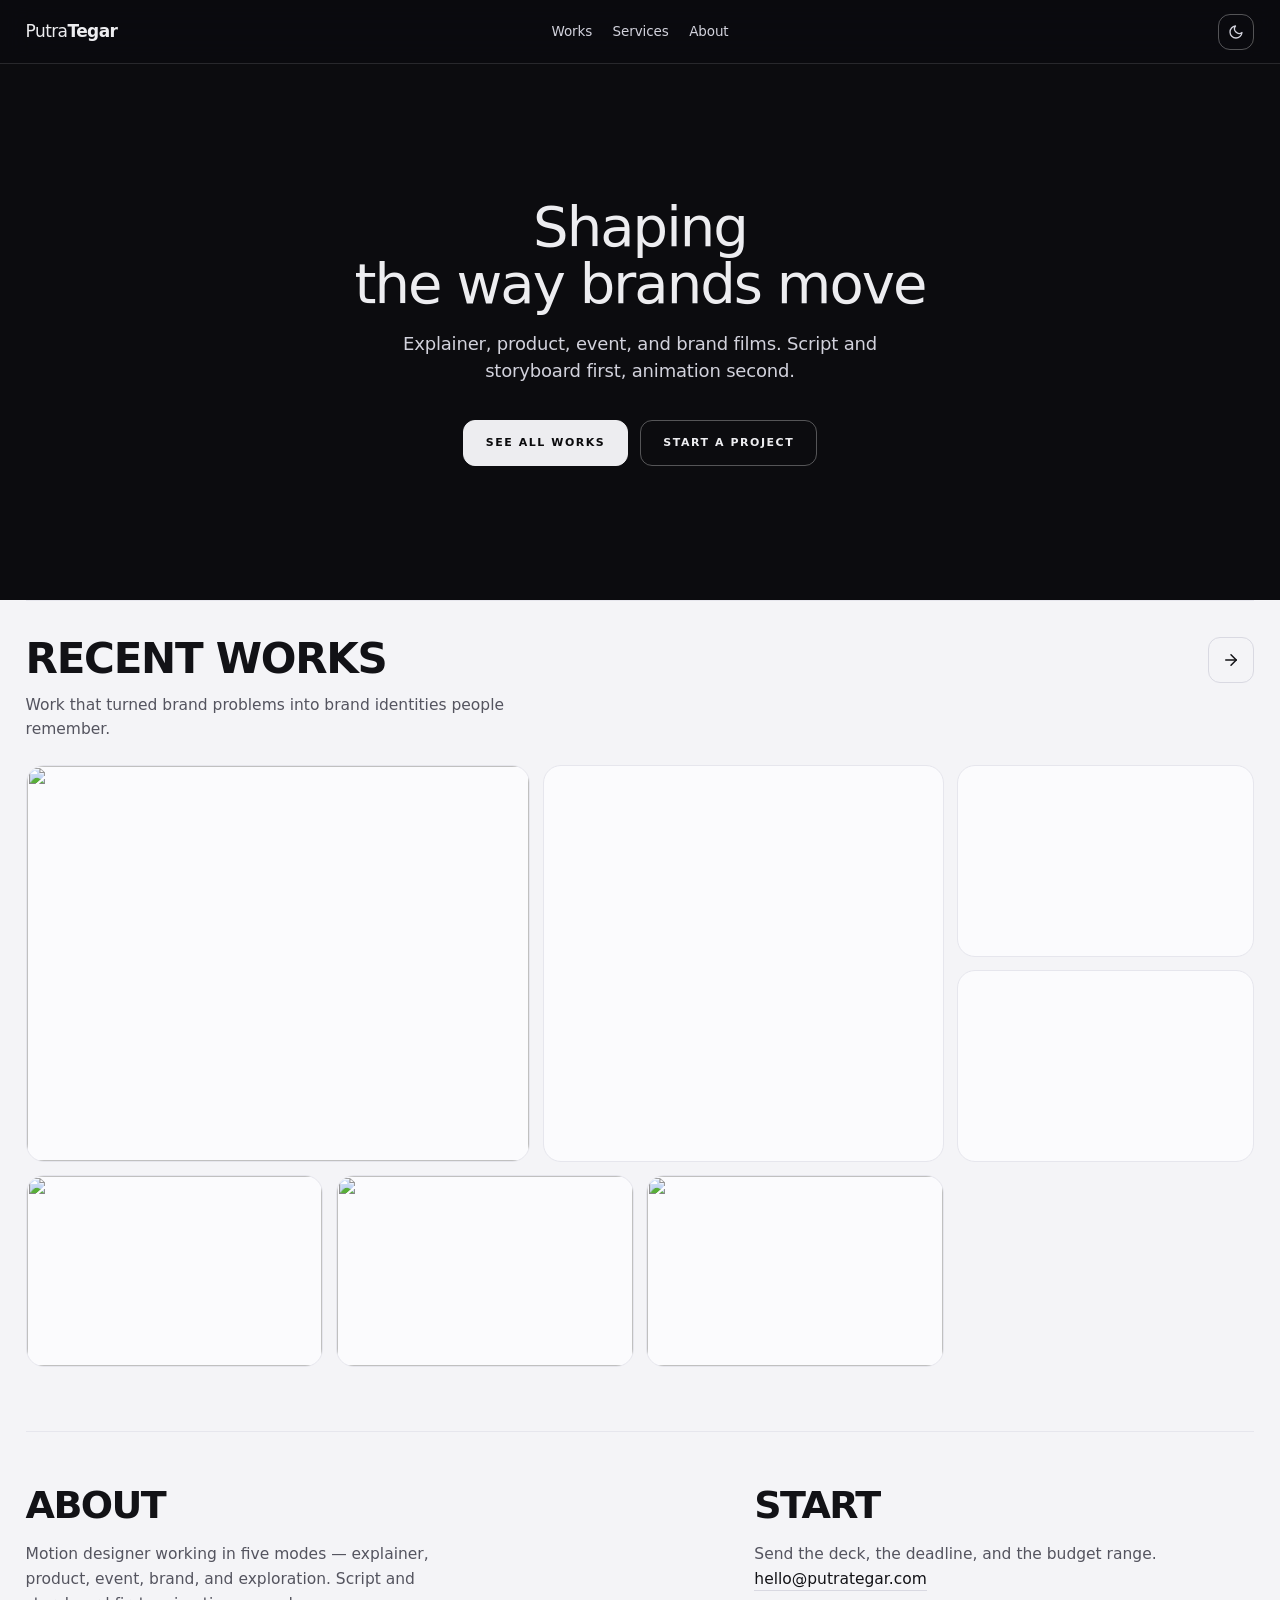
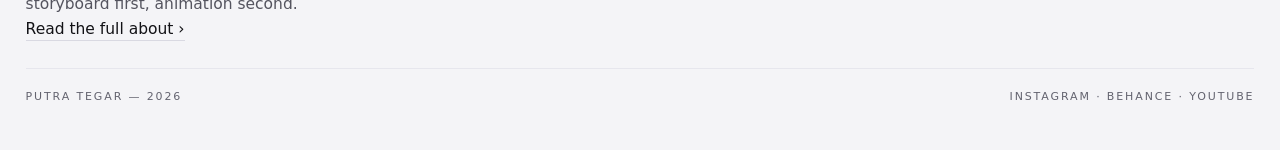
==== commit 3829c959: "Redesign hero: sticky pin with scroll-cover reveal, new headline - Hero (2/3 viewport height) stays " ====
--- a/index.html
+++ b/index.html
@@ -23,6 +23,11 @@
     <button class="mode" id="mode" type="button" aria-label="Switch to dark mode"></button>
   </header>
 
+  <!-- .hero-pin is exactly 2x the hero's own height (see assets/site.css) —
+       that "spare" height is what lets the hero (position:sticky inside it)
+       stay pinned at the top of the viewport for one full screen's worth of
+       scroll before it runs out of room and scrolls away normally. -->
+  <div class="hero-pin">
   <section class="hero center">
     <!-- src/poster below are only the no-JS/first-paint fallback. initHero()
          in assets/site.js overwrites both from data.hero (admin panel →
@@ -36,7 +41,7 @@
       <!-- <span class="lab">Motion graphics &mdash; Jakarta &middot; Remote</span> -->
       <div class="lede">
         <!-- <h1>We animate the part people keep not getting.</h1> -->
-        <h1>Static is boring, your&nbsp;brand&nbsp;deserves&nbsp;to&nbsp;move.</h1>
+        <h1>Shaping the&nbsp;way&nbsp;brands&nbsp;move</h1>
         <p>Explainer, product, event, and brand films. Script and storyboard
         first, animation second.</p>
       </div>
@@ -89,7 +94,13 @@
       -->
     </div>
   </section>
+  </div>
 
+  <!-- .hero-cover is what actually does the covering: pulled up over the
+       second half of .hero-pin (margin-top:-100vh) with its own opaque
+       background and a higher z-index, so it visually slides up the screen
+       and over the still-pinned hero as you scroll through that stretch. -->
+  <div class="hero-cover">
   <div class="rule"></div>
 
   <section>
@@ -104,6 +115,7 @@
     </div>
     <div class="bento" id="bento"></div>
   </section>
+  </div>
 
   <section class="close">
     <div class="l">
--- a/assets/site.css
+++ b/assets/site.css
@@ -52,7 +52,11 @@
    running to reveal it. */
 html.pt-init .shell>:not(header){opacity:0;transform:translateY(14px);
   transition:opacity .38s cubic-bezier(.22,.61,.36,1),transform .38s cubic-bezier(.22,.61,.36,1)}
-html.pt-init.pt-in .shell>:not(header){opacity:1;transform:translateY(0)}
+/* transform:none, not translateY(0) — a specified non-none transform value
+   (even an identity one) still makes this element a containing block for
+   any position:fixed/sticky descendant, breaking things like the sticky
+   hero pin below it. none is the one value that doesn't. */
+html.pt-init.pt-in .shell>:not(header){opacity:1;transform:none}
 html.pt-init.pt-out .shell>:not(header){opacity:0;transform:translateY(-10px);transition-duration:.2s}
 /* Fixed glass nav sits on top of the hero footage. Body gets top padding
    equal to the header height so non-hero pages clear the fixed bar; body's
@@ -128,13 +132,44 @@
    the screen, under the fixed glass nav. The nav height is added to the
    hero's top padding so the copy keeps its original vertical position. */
 .hero{padding:calc(64px + clamp(56px,10vh,112px)) 0 clamp(36px,5vh,56px)}
-.hero.center{text-align:center;position:relative;
+/* ---- scroll cover: hero stays pinned, the next section slides up over it ----
+   The two numbers that matter are HERO_H (the hero's own height — the
+   visible 720/1080 proportion) and .hero-pin's height, which MUST be
+   2 × HERO_H, not just "100vh" — here's why. .hero-cover is a normal,
+   non-sticky block: it moves exactly 1px for every 1px scrolled, no more.
+   For it to fully close the gap over the hero (a distance of one whole
+   HERO_H, from sitting right below the hero up to fully covering it) by the
+   time the hero runs out of room to stick, the *scrollable distance while
+   the hero is still stuck* has to equal that same HERO_H — otherwise the
+   hero releases and starts scrolling away while .hero-cover has only
+   travelled part of the way, leaving a visible sliver of hero at the top of
+   the screen (the actual bug this replaced). The stuck-scroll distance is
+   .hero-pin's height minus the hero's own height, so setting .hero-pin to
+   2 × HERO_H makes that distance equal to HERO_H exactly — the two numbers
+   that need to match, match. .hero-cover's negative margin follows the same
+   logic: -HERO_H pulls it from right after .hero-pin up to sitting flush
+   under the hero at scroll 0 (the static 720/360 split, no gap), and it
+   naturally reaches y:0 — fully covering the hero — right as the hero's
+   stuck range runs out. dvh (with a vh fallback for older browsers) rather
+   than vh, because vh is notoriously unreliable on mobile once the browser
+   chrome collapses. To change the split, edit HERO_H below and keep
+   .hero-pin (2×) and .hero-cover's margin (1×, negative) in sync by hand —
+   CSS has no variables in calc() across separate rules without a custom
+   property, so this can't be a single source of truth without introducing
+   one. */
+.hero-pin{position:relative;height:133.334vh;height:133.334dvh} /* 2 × HERO_H */
+.hero.center{text-align:center;position:sticky;top:0;
+  display:flex;flex-direction:column;justify-content:center;
+  height:66.667vh;height:66.667dvh; /* HERO_H — 720/1080 */
   /* Top and bottom share one clamp(), so the breathing room above the
      headline matches the room below the buttons exactly. The +64px on top
      is not decorative spacing — it's the fixed header's own height, reserved
      so the headline never sits behind the translucent bar; it doesn't count
-     against the visual gap the two sides are being kept equal on. */
-  padding:calc(64px + clamp(56px,9vh,108px)) 0 clamp(56px,9vh,108px);
+     against the visual gap the two sides are being kept equal on. Height is
+     now fixed (above) rather than content-driven, so this padding no longer
+     has to also produce the vertical centering by itself — the flex rule
+     above does that — it just reserves the header-clearance margin. */
+  padding:calc(64px + clamp(40px,7vh,88px)) 0 clamp(40px,7vh,88px);
   /* The hero is a dark island in BOTH themes. Footage reads better against a
      dark ground, and the copy sits on the scrim rather than on the page — so
      these tokens are redefined for this subtree only. Everything inside reads
@@ -150,6 +185,19 @@
   --explainer:#E8C547; --product:#56C5D0; --event:#E0609B; --brand:#8B7BE8;
   --exploration:#5ED08C;
   color:var(--fg)}
+/* -HERO_H — keep in sync with .hero.center's height and .hero-pin's 2×
+   above by hand (see the comment on .hero-pin). */
+.hero-cover{position:relative;z-index:1;margin-top:-66.667vh;margin-top:-66.667dvh}
+/* .hero-cover itself stays inside .shell's max-width/padding like any other
+   section — only its background needs to run edge to edge to actually mask
+   the full-bleed hero video underneath (same reasoning as .hero-bg below);
+   a background on .hero-cover directly would leave the video visible in the
+   gutters on wide screens. var(--ink) here resolves to the PAGE's own ink
+   token (light or dark mode, whichever is active), not the hero's
+   locally-scoped override above — this sits outside the hero's subtree, so
+   it picks up the normal theme colour, matching the page it's rejoining. */
+.hero-cover::before{content:"";position:absolute;top:0;bottom:0;left:50%;
+  transform:translateX(-50%);width:100vw;z-index:-1;background:var(--ink)}
 /* Full-bleed: breaks out of .shell's max-width so the video runs edge to edge.
    100vw counts the scrollbar, so it overhangs a few px each side — invisible,
    because the video is cropped anyway and body's overflow-x:hidden stops it
@@ -168,7 +216,7 @@
    last word landing ~1.3s in. Split at word boundaries rather than per letter
    so a word can never break across two lines. */
 .lede{position:relative;display:block}
-.lede h1{font-weight:700;line-height:1.02;letter-spacing:-.035em;
+.lede h1{font-weight:400;line-height:1.02;letter-spacing:-.035em;
   font-size:clamp(24px,6.2vw,56px);max-width:19ch;margin:0 auto;
   text-wrap:balance}
 .lede h1 .wd{display:inline-block;
@@ -608,7 +656,7 @@
   /* Same shared clamp() as the base rule — only the header-clearance
      constant changes (56px mobile bar vs 64px desktop), so top and bottom
      stay equal on phones too. */
-  .hero.center{padding-top:calc(56px + clamp(56px,9vh,108px))}
+  .hero.center{padding-top:calc(56px + clamp(40px,7vh,88px))}
   .hero.center .inner{padding:0 4px}
   .lede p{font-size:15px;max-width:40ch}
   footer{flex-direction:column;gap:8px;padding-bottom:36px}
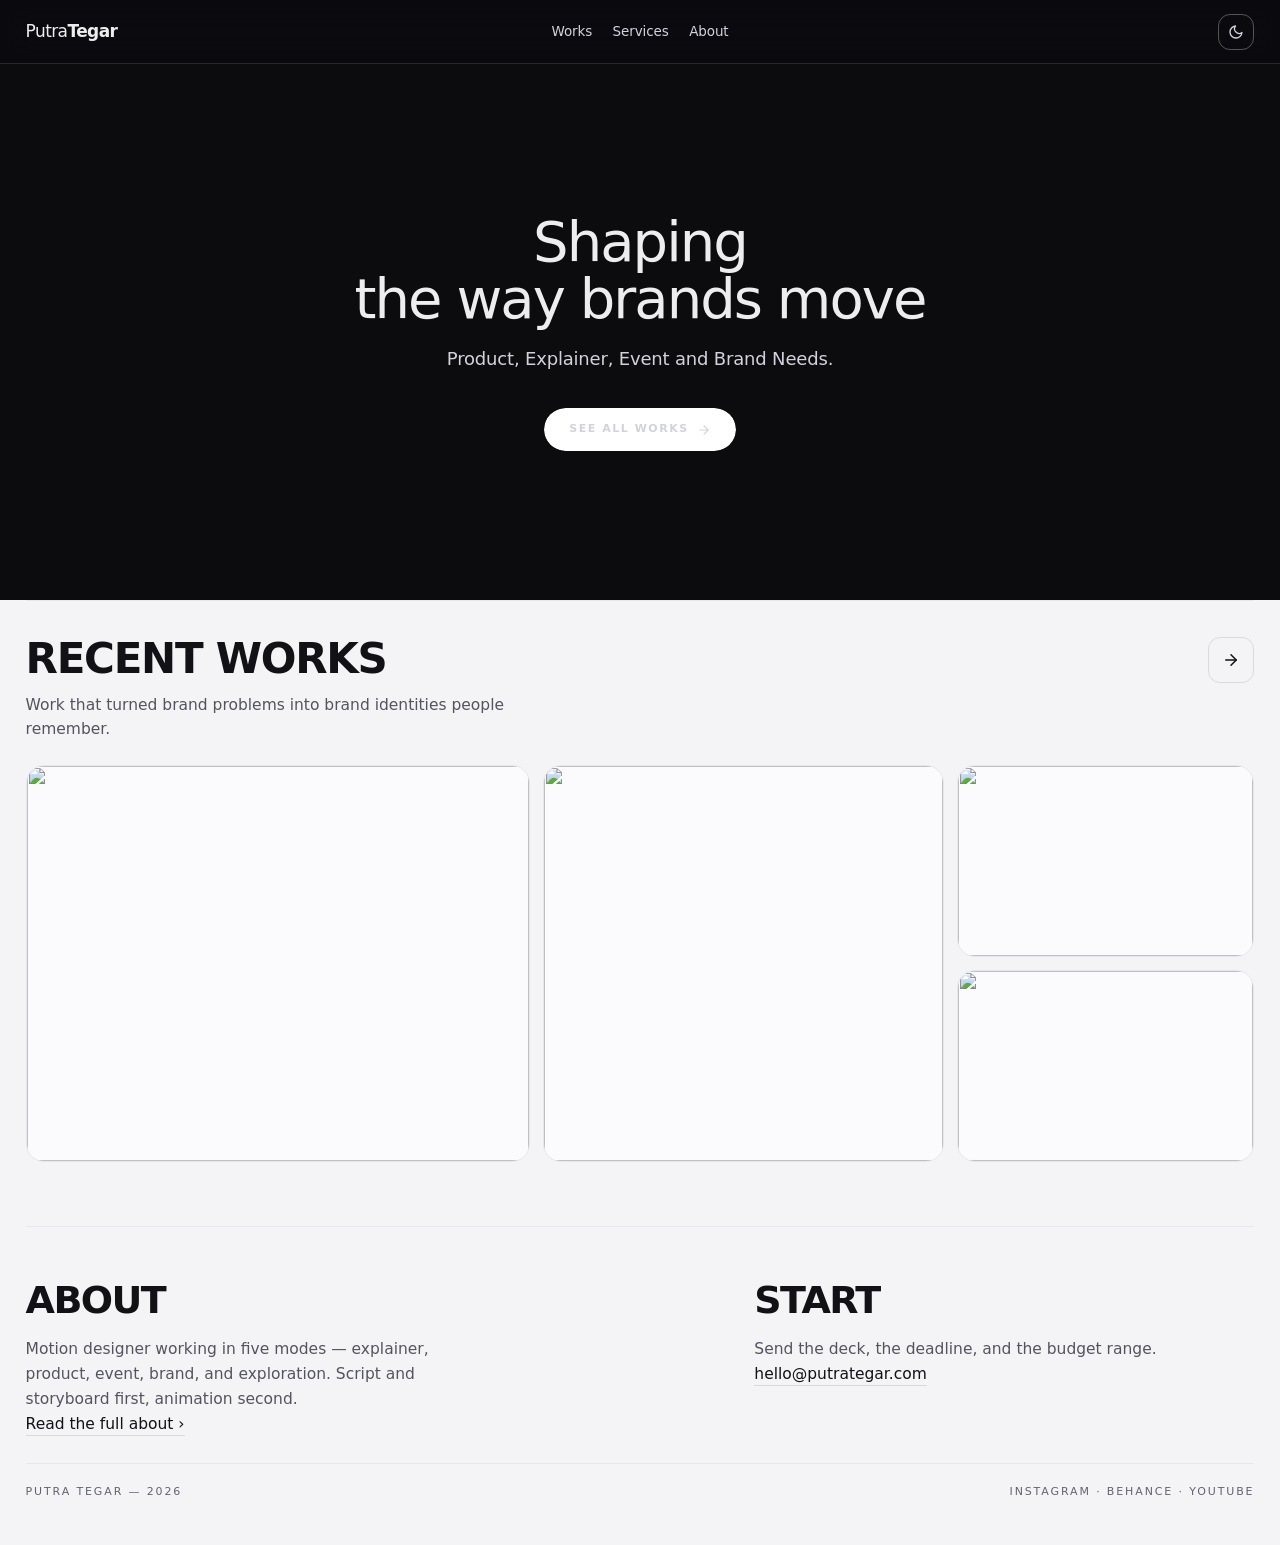
==== commit bad05f16: "Redesign home CTA with animated-border button - Replace solid "See All Works" with a pill button fea" ====
--- a/index.html
+++ b/index.html
@@ -20,7 +20,9 @@
       <a href="services/">Services</a>
       <a href="about/">About</a>
     </nav>
-    <button class="mode" id="mode" type="button" aria-label="Switch to dark mode"></button>
+    <div class="nav-end">
+      <button class="mode" id="mode" type="button" aria-label="Switch to dark mode"></button>
+    </div>
   </header>
 
   <!-- .hero-pin is exactly 2x the hero's own height (see assets/site.css) —
@@ -42,8 +44,7 @@
       <div class="lede">
         <!-- <h1>We animate the part people keep not getting.</h1> -->
         <h1>Shaping the&nbsp;way&nbsp;brands&nbsp;move</h1>
-        <p>Explainer, product, event, and brand films. Script and storyboard
-        first, animation second.</p>
+        <p>Product, Explainer, Event and Brand Needs.</p>
       </div>
       <script>
       /* Wrap each word of the hero headline in a span for the rise-from-blur
@@ -80,8 +81,17 @@
       })();
       </script>
       <div class="cta">
-        <a class="btn solid" href="works/">See All Works</a>
-        <a class="btn" href="mailto:hello@putrategar.com">Start a project</a>
+        <a class="abtn group" href="works/">
+          <span class="abtn-spin"></span>
+          <span class="abtn-bg"></span>
+          <span class="abtn-inner">
+            <span class="abtn-text">See All Works</span>
+            <svg xmlns="http://www.w3.org/2000/svg" width="14" height="14" viewBox="0 0 24 24" fill="none" stroke="currentColor" stroke-width="2" stroke-linecap="round" stroke-linejoin="round" class="abtn-arrow">
+              <path d="M5 12h14"></path>
+              <path d="m12 5 7 7-7 7"></path>
+            </svg>
+          </span>
+        </a>
       </div>
       <!-- Category quick-links hidden from the home page.
       <div class="disc">
--- a/assets/site.css
+++ b/assets/site.css
@@ -125,6 +125,9 @@
   transition:color .2s,border-color .2s}
 .mode:hover{color:var(--fg);border-color:var(--dim)}
 .mode:focus-visible{outline:2px solid var(--fg);outline-offset:2px}
+/* CTA + mode button grouped at the bar's end. */
+.nav-end{justify-self:end;display:flex;align-items:center;gap:10px}
+.nav-cta{min-height:36px;padding:0 16px;font-size:11px}
 
 /* ---------- hero ---------- */
 /* On hero pages the shell sits at the top of the viewport (body has no
@@ -241,6 +244,45 @@
 .btn:hover,.btn:focus-visible{border-color:var(--fg);transform:translateY(-2px)}
 .btn.solid{background:var(--fg);color:var(--ink);border-color:var(--fg)}
 .btn.solid:hover,.btn.solid:focus-visible{opacity:.85}
+
+/* ---------- animated-border CTA button (home) ----------
+   A spinning conic-gradient ring reveals on hover behind a pill that matches
+   the page surface, so the ring reads as a moving border. Themed via
+   --fg/--ink/--card so it follows light/dark mode. */
+.abtn{
+  position:relative;display:inline-flex;align-items:center;justify-content:center;
+  padding:1px;border-radius:999px;overflow:hidden;text-decoration:none;
+  transition:transform .3s,box-shadow .3s;
+}
+.abtn:hover,.abtn:focus-visible{
+  transform:translateY(-2px);
+  box-shadow:0 0 25px rgba(255,255,255,0.1);
+}
+.abtn-spin{
+  position:absolute;inset:-100%;pointer-events:none;opacity:0;
+  background:conic-gradient(from 90deg at 50% 50%,transparent 0%,transparent 75%,var(--fg) 100%);
+  animation:abtn-spin 3s linear infinite;
+  transition:opacity .3s;
+}
+.abtn:hover .abtn-spin,.abtn:focus-visible .abtn-spin{opacity:1}
+@keyframes abtn-spin{to{transform:rotate(1turn)}}
+.abtn-bg{
+  position:absolute;inset:0;border-radius:999px;background:var(--card);
+  transition:opacity .3s;
+}
+.abtn:hover .abtn-bg,.abtn:focus-visible .abtn-bg{opacity:0}
+.abtn-inner{
+  position:relative;display:flex;align-items:center;gap:8px;
+  background:var(--card);border-radius:999px;
+  padding:12px 24px;font-size:11px;font-weight:600;letter-spacing:.14em;
+  text-transform:uppercase;color:var(--dim);
+  box-shadow:inset 0 1px 0 rgba(255,255,255,0.1);
+  transition:color .3s;
+}
+.abtn:hover .abtn-inner,.abtn:focus-visible .abtn-inner{color:var(--fg)}
+.abtn-text{position:relative;z-index:10}
+.abtn-arrow{position:relative;z-index:10;transition:transform .3s}
+.abtn:hover .abtn-arrow,.abtn:focus-visible .abtn-arrow{transform:translateX(2px)}
 /* ---------- category links ---------- */
 .disc{display:flex;gap:14px 22px;flex-wrap:wrap;justify-content:center;
   padding:clamp(26px,4vh,42px) 0 6px}
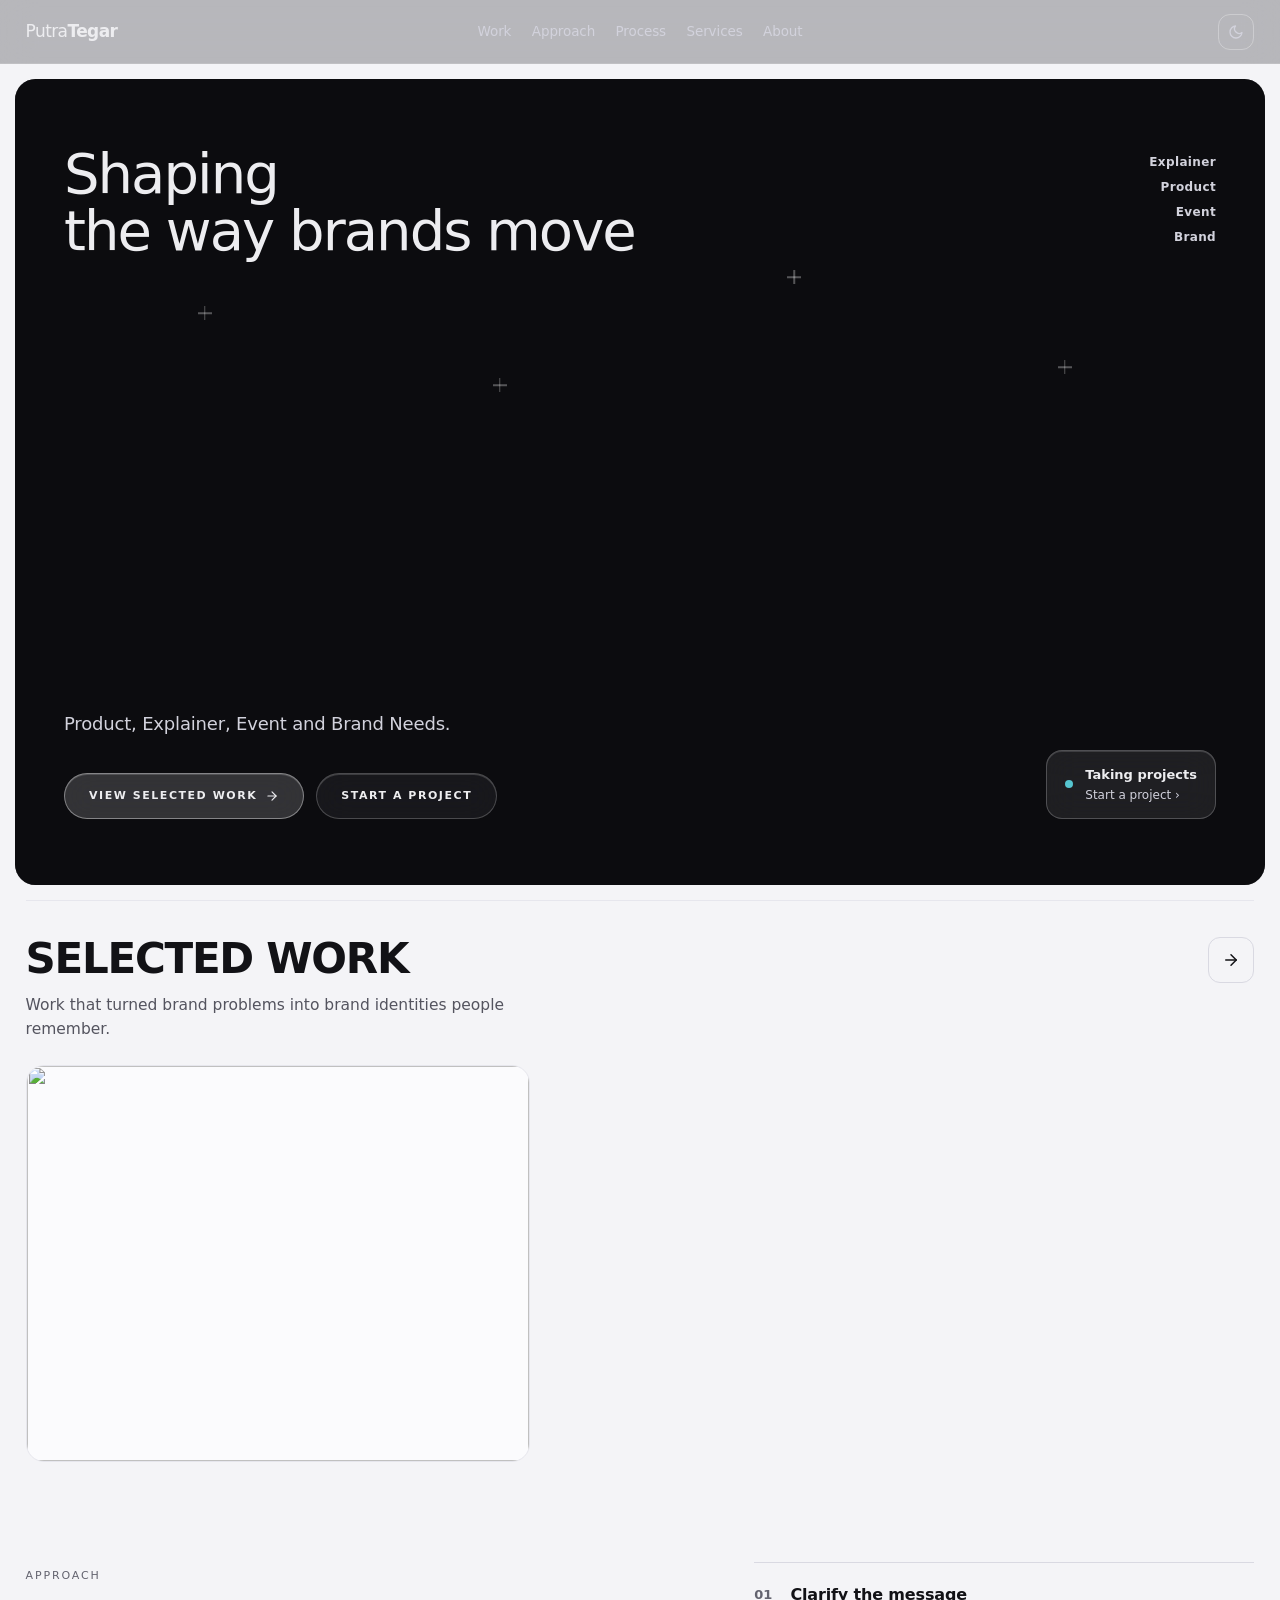
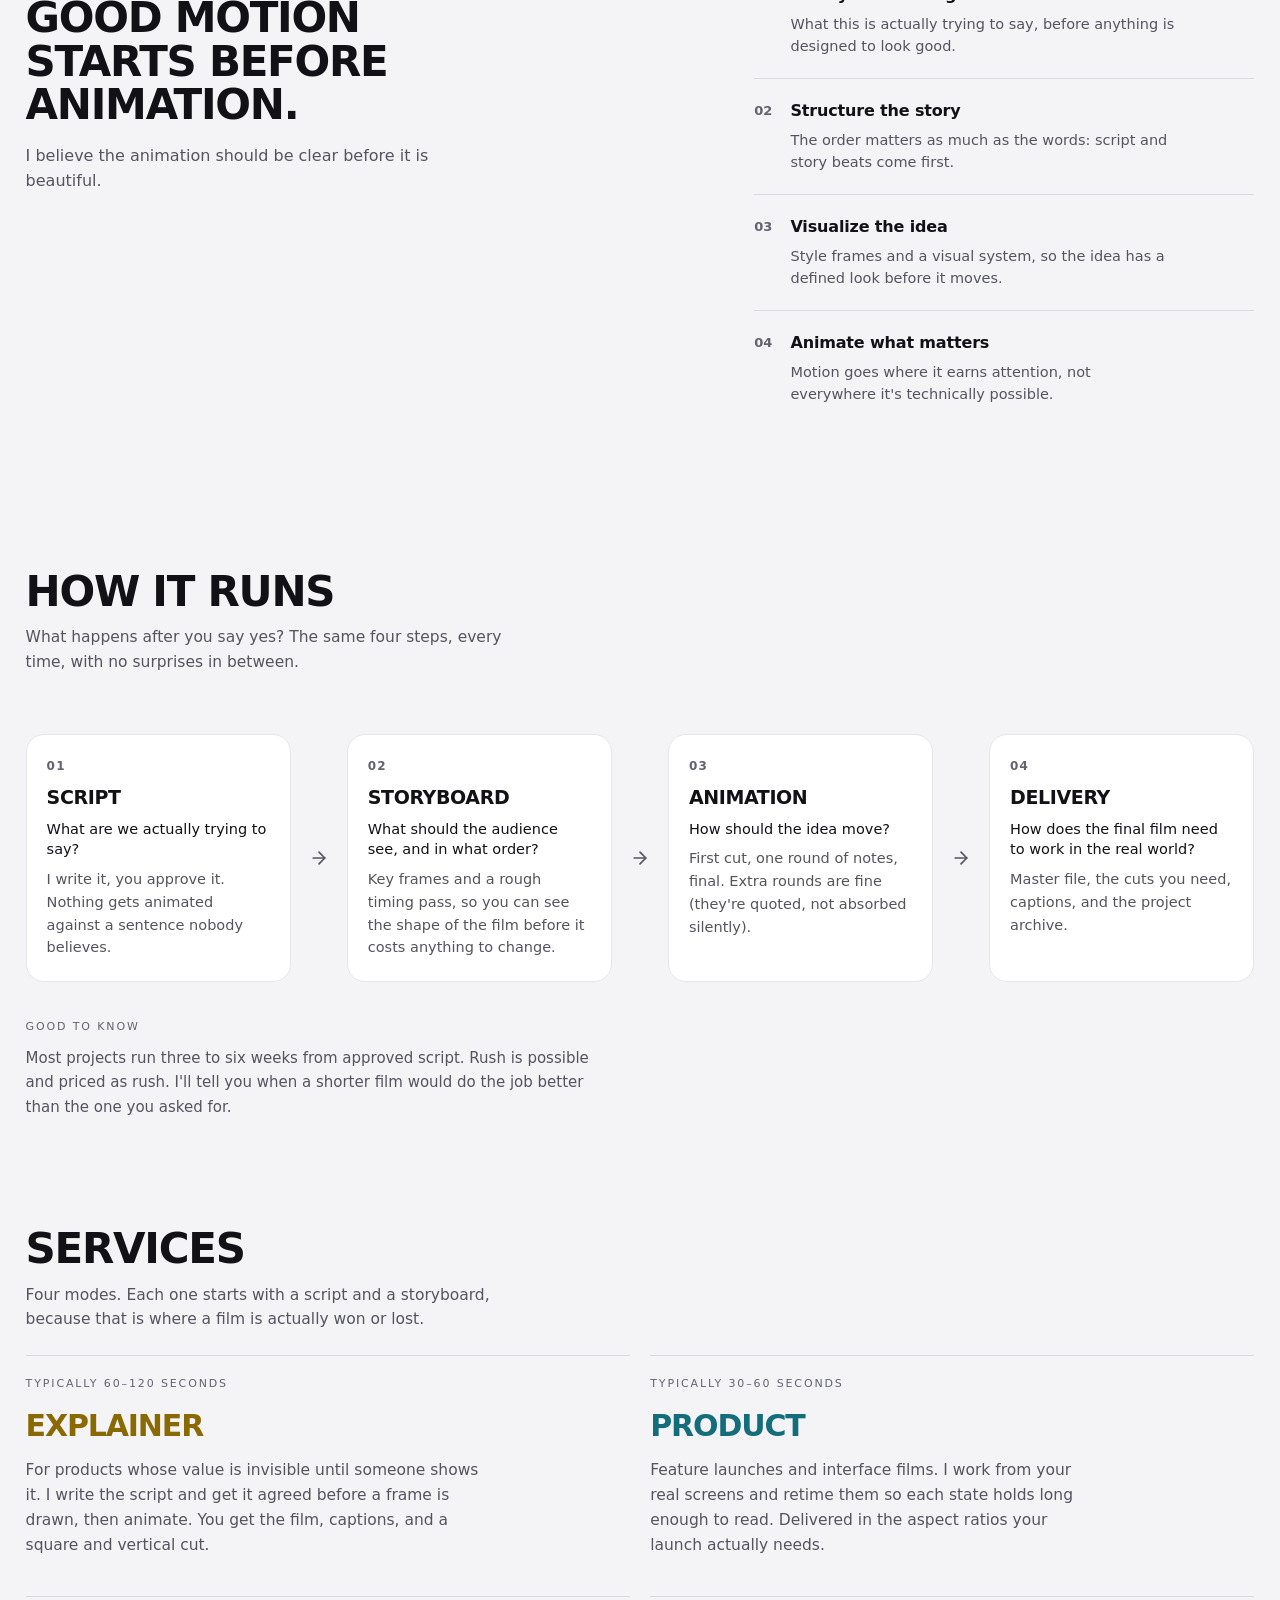
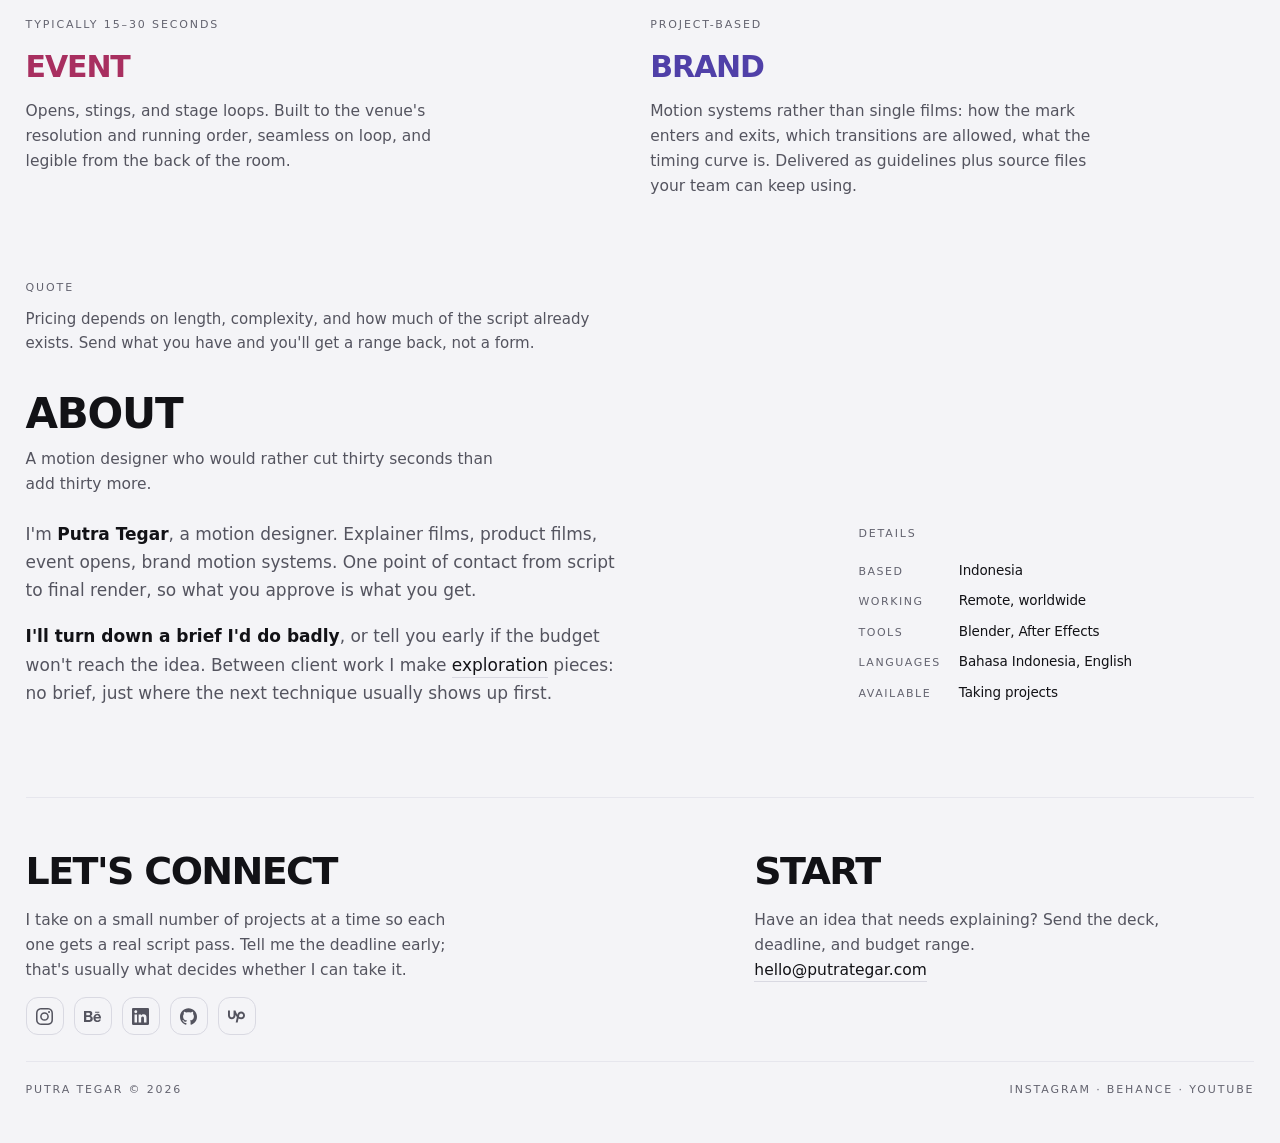
==== commit fccb079f: "Restructure to hybrid-scroll homepage, redesign hero - Merge Services/About into home-page anchor se" ====
--- a/index.html
+++ b/index.html
@@ -1,4 +1,4 @@
-﻿<!DOCTYPE html>
+<!DOCTYPE html>
 <html lang="en">
 <head>
 <meta charset="utf-8">
@@ -16,9 +16,11 @@
   <header>
     <a class="mark" href="./"><span class="mark-thin">Putra</span> Tegar</a>
     <nav>
-      <a href="works/">Works</a>
-      <a href="services/">Services</a>
-      <a href="about/">About</a>
+      <a href="#work">Work</a>
+      <a href="#approach">Approach</a>
+      <a href="#process">Process</a>
+      <a href="#services">Services</a>
+      <a href="#about">About</a>
     </nav>
     <div class="nav-end">
       <button class="mode" id="mode" type="button" aria-label="Switch to dark mode"></button>
@@ -30,7 +32,7 @@
        stay pinned at the top of the viewport for one full screen's worth of
        scroll before it runs out of room and scrolls away normally. -->
   <div class="hero-pin">
-  <section class="hero center">
+  <section class="hero left">
     <!-- src/poster below are only the no-JS/first-paint fallback. initHero()
          in assets/site.js overwrites both from data.hero (admin panel →
          Hero background) once the R2 URL there loads — set it there, not
@@ -39,12 +41,31 @@
       <video src="assets/hero.webm" autoplay muted loop playsinline poster="assets/hero1.png"></video>
     </div>
 
+    <!-- Pure ornament, no content — aria-hidden and non-interactive. -->
+    <div class="hero-marks" aria-hidden="true">
+      <span class="hero-mark" style="top:34%;left:14%"></span>
+      <span class="hero-mark" style="top:42%;left:38%"></span>
+      <span class="hero-mark" style="top:30%;left:62%"></span>
+      <span class="hero-mark" style="top:40%;left:84%"></span>
+    </div>
+
     <div class="inner">
-      <!-- <span class="lab">Motion graphics &mdash; Jakarta &middot; Remote</span> -->
-      <div class="lede">
-        <!-- <h1>We animate the part people keep not getting.</h1> -->
-        <h1>Shaping the&nbsp;way&nbsp;brands&nbsp;move</h1>
-        <p>Product, Explainer, Event and Brand Needs.</p>
+      <!-- <span class="lab">Motion graphics (Jakarta &middot; Remote)</span> -->
+      <div class="hero-top">
+        <div class="lede">
+          <!-- <h1>We animate the part people keep not getting.</h1> -->
+          <h1>Shaping the&nbsp;way&nbsp;brands&nbsp;move</h1>
+        </div>
+        <!-- Restates the site's real service categories — decorative
+             restatement, not unique navigable content, so it's hidden from
+             screen readers; the same info is a full section (#services)
+             further down the page. -->
+        <ul class="hero-services" aria-hidden="true">
+          <li>Explainer</li>
+          <li>Product</li>
+          <li>Event</li>
+          <li>Brand</li>
+        </ul>
       </div>
       <script>
       /* Wrap each word of the hero headline in a span for the rise-from-blur
@@ -56,7 +77,7 @@
         var h1 = document.querySelector('.lede h1');
         if (!h1) return;
         var text = h1.textContent;
-        h1.setAttribute('aria-label', text.replace(/\u00A0/g, ' '));
+        h1.setAttribute('aria-label', text.replace(/ /g, ' '));
         /* Words joined by non-breaking spaces (U+00A0) must stay on one line,
            so "your brand deserves to move" never splits across lines. Split
            only on regular whitespace to form &nbsp;-bound groups, then wrap
@@ -64,7 +85,7 @@
            rise one word at a time. */
         var i = 0;
         h1.innerHTML = text.split(/[ \t\r\n\f\v]+/).filter(Boolean).map(function (group) {
-          var words = group.split(/\u00A0+/);
+          var words = group.split(/ +/);
           var spans = words.map(function (word) {
             var delay = 120 + (i++) * 80;
             var safe = word.replace(/&/g, '&amp;')
@@ -80,18 +101,27 @@
         }).join(' ');
       })();
       </script>
-      <div class="cta">
-        <a class="abtn group" href="works/">
-          <span class="abtn-spin"></span>
-          <span class="abtn-bg"></span>
-          <span class="abtn-inner">
-            <span class="abtn-text">See All Works</span>
-            <svg xmlns="http://www.w3.org/2000/svg" width="14" height="14" viewBox="0 0 24 24" fill="none" stroke="currentColor" stroke-width="2" stroke-linecap="round" stroke-linejoin="round" class="abtn-arrow">
-              <path d="M5 12h14"></path>
-              <path d="m12 5 7 7-7 7"></path>
-            </svg>
-          </span>
-        </a>
+      <div class="hero-bottom">
+        <div class="hero-bottom-l">
+          <p>Product, Explainer, Event and Brand Needs.</p>
+          <div class="cta">
+            <a class="hero-btn hero-btn-primary" href="#work">
+              <span>View Selected Work</span>
+              <svg xmlns="http://www.w3.org/2000/svg" width="14" height="14" viewBox="0 0 24 24" fill="none" stroke="currentColor" stroke-width="2" stroke-linecap="round" stroke-linejoin="round" class="hero-btn-arrow">
+                <path d="M5 12h14"></path>
+                <path d="m12 5 7 7-7 7"></path>
+              </svg>
+            </a>
+            <a class="hero-btn hero-btn-secondary" href="#about">Start a project</a>
+          </div>
+        </div>
+        <div class="hero-status">
+          <span class="hero-status-dot" aria-hidden="true"></span>
+          <div>
+            <strong>Taking projects</strong>
+            <a class="hero-status-link" href="#about">Start a project &rsaquo;</a>
+          </div>
+        </div>
       </div>
       <!-- Category quick-links hidden from the home page.
       <div class="disc">
@@ -113,10 +143,10 @@
   <div class="hero-cover">
   <div class="rule"></div>
 
-  <section>
+  <section id="work">
     <div class="rw-head">
       <div class="rw-head-txt">
-        <h2>Recent Works</h2>
+        <h2>Selected Work</h2>
         <p>Work that turned brand problems into brand identities people remember.</p>
       </div>
       <a class="rw-all" href="works/" aria-label="See all works">
@@ -127,27 +157,225 @@
   </section>
   </div>
 
-  <section class="close">
-    <div class="l">
-      <h2>About</h2>
-      <p>Motion designer working in five modes — explainer, product, event,
-      brand, and exploration. Script and storyboard first, animation second.</p>
-      <p><a class="mailto" href="about/">Read the full about &rsaquo;</a></p>
-    </div>
-    <div class="r">
-      <h2>Start</h2>
-      <p>Send the deck, the deadline, and the budget range.
-      <br><a class="mailto" href="mailto:hello@putrategar.com">hello@putrategar.com</a></p>
+  <!-- ---------- Approach ----------
+       Philosophy, not a project list — replaces the old "About me" framing
+       with a point of view. See the doc's §6; the four labels below are its
+       suggested structure verbatim, each given one supporting clause so the
+       section doesn't read thinner than Process right after it. -->
+  <section class="approach" id="approach">
+    <div class="apr-grid">
+      <div class="apr-head">
+        <span class="lab">Approach</span>
+        <h2>Good motion starts before animation.</h2>
+        <p>I believe the animation should be clear before it is beautiful.</p>
+      </div>
+      <ol class="apr-steps">
+        <li>
+          <span class="apr-n">01</span>
+          <div>
+            <h3>Clarify the message</h3>
+            <p>What this is actually trying to say, before anything is
+            designed to look good.</p>
+          </div>
+        </li>
+        <li>
+          <span class="apr-n">02</span>
+          <div>
+            <h3>Structure the story</h3>
+            <p>The order matters as much as the words: script and story
+            beats come first.</p>
+          </div>
+        </li>
+        <li>
+          <span class="apr-n">03</span>
+          <div>
+            <h3>Visualize the idea</h3>
+            <p>Style frames and a visual system, so the idea has a defined
+            look before it moves.</p>
+          </div>
+        </li>
+        <li>
+          <span class="apr-n">04</span>
+          <div>
+            <h3>Animate what matters</h3>
+            <p>Motion goes where it earns attention, not everywhere it's
+            technically possible.</p>
+          </div>
+        </li>
+      </ol>
+    </div>
+  </section>
+
+  <!-- ---------- Process ----------
+       The real Script/Storyboard/Animation/Delivery copy (from the old
+       Services page) reused verbatim, each with a scannable question above
+       it — the "visual and scannable, not paragraph-heavy" version of the
+       same "How it runs" section. -->
+  <section class="process" id="process">
+    <div class="rw-head">
+      <div class="rw-head-txt">
+        <h2>How it runs</h2>
+        <p>What happens after you say yes? The same four steps, every
+        time, with no surprises in between.</p>
+      </div>
+    </div>
+    <div class="proc-grid">
+      <div class="proc-card">
+        <span class="proc-n">01</span>
+        <h3>Script</h3>
+        <p class="proc-q">What are we actually trying to say?</p>
+        <p>I write it, you approve it. Nothing gets animated against a
+        sentence nobody believes.</p>
+      </div>
+      <svg class="proc-arrow" viewBox="0 0 24 24" fill="none" stroke="currentColor" stroke-width="2" stroke-linecap="round" stroke-linejoin="round" aria-hidden="true"><path d="M5 12h14"/><path d="m12 5 7 7-7 7"/></svg>
+      <div class="proc-card">
+        <span class="proc-n">02</span>
+        <h3>Storyboard</h3>
+        <p class="proc-q">What should the audience see, and in what order?</p>
+        <p>Key frames and a rough timing pass, so you can see the shape of
+        the film before it costs anything to change.</p>
+      </div>
+      <svg class="proc-arrow" viewBox="0 0 24 24" fill="none" stroke="currentColor" stroke-width="2" stroke-linecap="round" stroke-linejoin="round" aria-hidden="true"><path d="M5 12h14"/><path d="m12 5 7 7-7 7"/></svg>
+      <div class="proc-card">
+        <span class="proc-n">03</span>
+        <h3>Animation</h3>
+        <p class="proc-q">How should the idea move?</p>
+        <p>First cut, one round of notes, final. Extra rounds are fine
+        (they're quoted, not absorbed silently).</p>
+      </div>
+      <svg class="proc-arrow" viewBox="0 0 24 24" fill="none" stroke="currentColor" stroke-width="2" stroke-linecap="round" stroke-linejoin="round" aria-hidden="true"><path d="M5 12h14"/><path d="m12 5 7 7-7 7"/></svg>
+      <div class="proc-card">
+        <span class="proc-n">04</span>
+        <h3>Delivery</h3>
+        <p class="proc-q">How does the final film need to work in the real world?</p>
+        <p>Master file, the cuts you need, captions, and the project
+        archive.</p>
+      </div>
+    </div>
+    <p class="proc-note">
+      <span class="lab">Good to know</span>
+      Most projects run three to six weeks from approved script. Rush is
+      possible and priced as rush. I'll tell you when a shorter film would
+      do the job better than the one you asked for.</p>
+  </section>
+
+  <!-- ---------- Services ---------- (relocated from services/index.html) -->
+  <section id="services">
+    <div class="rw-head">
+      <div class="rw-head-txt">
+        <h2>Services</h2>
+        <p>Four modes. Each one starts with a script and a storyboard,
+        because that is where a film is actually won or lost.</p>
+      </div>
+    </div>
+    <div class="stack">
+      <div class="svc c-explainer">
+        <span class="lab">Typically 60&ndash;120 seconds</span>
+        <h2>Explainer</h2>
+        <p>For products whose value is invisible until someone shows it. I write the
+        script and get it agreed before a frame is drawn, then animate. You get the
+        film, captions, and a square and vertical cut.</p>
+      </div>
+      <div class="svc c-product">
+        <span class="lab">Typically 30&ndash;60 seconds</span>
+        <h2>Product</h2>
+        <p>Feature launches and interface films. I work from your real screens and
+        retime them so each state holds long enough to read. Delivered in the aspect
+        ratios your launch actually needs.</p>
+      </div>
+      <div class="svc c-event">
+        <span class="lab">Typically 15&ndash;30 seconds</span>
+        <h2>Event</h2>
+        <p>Opens, stings, and stage loops. Built to the venue's resolution and running
+        order, seamless on loop, and legible from the back of the room.</p>
+      </div>
+      <div class="svc c-brand">
+        <span class="lab">Project-based</span>
+        <h2>Brand</h2>
+        <p>Motion systems rather than single films: how the mark enters and exits, which
+        transitions are allowed, what the timing curve is. Delivered as guidelines plus
+        source files your team can keep using.</p>
+      </div>
+    </div>
+    <p class="proc-note">
+      <span class="lab">Quote</span>
+      Pricing depends on length, complexity, and how much of the script already
+      exists. Send what you have and you'll get a range back, not a form.</p>
+  </section>
+
+  <!-- ---------- About ---------- (relocated from about/index.html; the old
+       standalone Contact section is folded in below as a second, inner
+       .close block rather than its own top-level section/anchor — About
+       is now "who I am" + "how to start," one nav item instead of two. -->
+  <section id="about">
+    <div class="rw-head">
+      <div class="rw-head-txt">
+        <h2>About</h2>
+        <p>A motion designer who would rather cut thirty seconds than add
+        thirty more.</p>
+      </div>
+    </div>
+    <div class="stack">
+      <div class="prose">
+        <p>I'm <strong>Putra Tegar</strong>, a motion designer. Explainer films,
+        product films, event opens, brand motion systems. One point of contact
+        from script to final render, so what you approve is what you get.</p>
+        <p><strong>I'll turn down a brief I'd do badly</strong>, or tell you early
+        if the budget won't reach the idea. Between client work I make
+        <a class="mailto" href="works/exploration/">exploration</a> pieces:
+        no brief, just where the next technique usually shows up first.</p>
+      </div>
+      <div class="side">
+        <span class="lab">Details</span>
+        <!-- FILL THESE IN — placeholders, not verified facts -->
+        <div class="specs" style="padding-top:16px">
+          <dl>
+            <dt>Based</dt><dd>Indonesia</dd>
+            <dt>Working</dt><dd>Remote, worldwide</dd>
+            <dt>Tools</dt><dd>Blender, After Effects</dd>
+            <dt>Languages</dt><dd>Bahasa Indonesia, English</dd>
+            <dt>Available</dt><dd>Taking projects</dd>
+          </dl>
+        </div>
+      </div>
+    </div>
+
+    <div class="close">
+      <div class="l">
+        <h2>Let's connect</h2>
+        <p>I take on a small number of projects at a time so each one gets a real
+        script pass. Tell me the deadline early; that's usually what decides
+        whether I can take it.</p>
+        <!-- Filled from data/projects.json; the whole block stays hidden when no
+             links are set, so an empty list never leaves a stray row. -->
+        <div id="social-block" hidden>
+          <div class="social" id="social"></div>
+        </div>
+      </div>
+      <div class="r">
+        <h2>Start</h2>
+        <p>Have an idea that needs explaining? Send the deck, deadline, and
+        budget range.
+        <br><a class="mailto" href="mailto:hello@putrategar.com">hello@putrategar.com</a></p>
+      </div>
     </div>
   </section>
 
   <footer>
-    <span class="lab">Putra Tegar &mdash; 2026</span>
+    <span class="lab">Putra Tegar &copy; 2026</span>
     <span class="lab">Instagram &middot; Behance &middot; YouTube</span>
   </footer>
 
 </div>
 <script src="assets/site.js" data-root="./"></script>
-<script>renderBento({ hrefBase: 'works/project/' });</script>
+<script src="assets/social.js"></script>
+<script>
+renderBento({ hrefBase: 'works/project/' });
+data().then(d => {
+  if (renderSocialRow(document.getElementById('social'), d.social)) {
+    document.getElementById('social-block').hidden = false;
+  }
+}).catch(() => { /* leave the block hidden */ });
+</script>
 </body>
 </html>
--- a/assets/site.css
+++ b/assets/site.css
@@ -31,7 +31,12 @@
 }
 
 *{box-sizing:border-box;margin:0;padding:0}
-html{scroll-padding-top:80px}
+/* scroll-behavior:smooth makes every anchor-nav click (the header's
+   Work/Approach/Process/Services/About links) ease into place instead of
+   jumping straight there — browser-native, no JS. scroll-padding-top is
+   what keeps the target section's own heading clear of the fixed header
+   at the end of that scroll, smooth or not. */
+html{scroll-padding-top:80px;scroll-behavior:smooth}
 @media (max-width:640px){html{scroll-padding-top:60px}}
 body{background:var(--ink);color:var(--fg);font-family:var(--sans);
   -webkit-font-smoothing:antialiased;line-height:1.5;overflow-x:hidden;
@@ -128,6 +133,15 @@
 /* CTA + mode button grouped at the bar's end. */
 .nav-end{justify-self:end;display:flex;align-items:center;gap:10px}
 .nav-cta{min-height:36px;padding:0 16px;font-size:11px}
+/* nav grew from 3 links to 6 (Work/Approach/Process/Services/About/Contact)
+   — the base rule above sizes the nav column to its own content (header's
+   1fr auto 1fr), which can't shrink, so it needs a tightening step before
+   the ≤640px breakpoint or six links crowd .mark/.mode on mid-width
+   desktops. */
+@media (max-width:900px){
+  nav{gap:clamp(6px,1vw,14px)}
+  nav a{font-size:12px}
+}
 
 /* ---------- hero ---------- */
 /* On hero pages the shell sits at the top of the viewport (body has no
@@ -136,9 +150,10 @@
    hero's top padding so the copy keeps its original vertical position. */
 .hero{padding:calc(64px + clamp(56px,10vh,112px)) 0 clamp(36px,5vh,56px)}
 /* ---- scroll cover: hero stays pinned, the next section slides up over it ----
-   The two numbers that matter are HERO_H (the hero's own height — the
-   visible 720/1080 proportion) and .hero-pin's height, which MUST be
-   2 × HERO_H, not just "100vh" — here's why. .hero-cover is a normal,
+   The two numbers that matter are HERO_H (the hero's own height — currently
+   a full 100vh, so nothing below it is visible without scrolling) and
+   .hero-pin's height, which MUST be 2 × HERO_H, not just "100vh" — here's
+   why. .hero-cover is a normal,
    non-sticky block: it moves exactly 1px for every 1px scrolled, no more.
    For it to fully close the gap over the hero (a distance of one whole
    HERO_H, from sitting right below the hero up to fully covering it) by the
@@ -151,8 +166,9 @@
    2 × HERO_H makes that distance equal to HERO_H exactly — the two numbers
    that need to match, match. .hero-cover's negative margin follows the same
    logic: -HERO_H pulls it from right after .hero-pin up to sitting flush
-   under the hero at scroll 0 (the static 720/360 split, no gap), and it
-   naturally reaches y:0 — fully covering the hero — right as the hero's
+   under the hero at scroll 0 (no gap, and at HERO_H=100vh nothing below the
+   hero is visible until you actually scroll), and it naturally reaches
+   y:0 — fully covering the hero — right as the hero's
    stuck range runs out. dvh (with a vh fallback for older browsers) rather
    than vh, because vh is notoriously unreliable on mobile once the browser
    chrome collapses. To change the split, edit HERO_H below and keep
@@ -160,19 +176,16 @@
    CSS has no variables in calc() across separate rules without a custom
    property, so this can't be a single source of truth without introducing
    one. */
-.hero-pin{position:relative;height:133.334vh;height:133.334dvh} /* 2 × HERO_H */
-.hero.center{text-align:center;position:sticky;top:0;
-  display:flex;flex-direction:column;justify-content:center;
-  height:66.667vh;height:66.667dvh; /* HERO_H — 720/1080 */
+.hero-pin{position:relative;height:200vh;height:200dvh} /* 2 × HERO_H */
+.hero.left{text-align:left;position:sticky;top:0;
+  display:flex;flex-direction:column;
+  height:100vh;height:100dvh; /* HERO_H — full viewport, nothing below peeks in */
   /* Top and bottom share one clamp(), so the breathing room above the
      headline matches the room below the buttons exactly. The +64px on top
      is not decorative spacing — it's the fixed header's own height, reserved
      so the headline never sits behind the translucent bar; it doesn't count
-     against the visual gap the two sides are being kept equal on. Height is
-     now fixed (above) rather than content-driven, so this padding no longer
-     has to also produce the vertical centering by itself — the flex rule
-     above does that — it just reserves the header-clearance margin. */
-  padding:calc(64px + clamp(40px,7vh,88px)) 0 clamp(40px,7vh,88px);
+     against the visual gap the two sides are being kept equal on. */
+  padding:calc(64px + clamp(56px,9vh,108px)) 0 clamp(56px,9vh,108px);
   /* The hero is a dark island in BOTH themes. Footage reads better against a
      dark ground, and the copy sits on the scrim rather than on the page — so
      these tokens are redefined for this subtree only. Everything inside reads
@@ -188,39 +201,88 @@
   --explainer:#E8C547; --product:#56C5D0; --event:#E0609B; --brand:#8B7BE8;
   --exploration:#5ED08C;
   color:var(--fg)}
-/* -HERO_H — keep in sync with .hero.center's height and .hero-pin's 2×
+/* -HERO_H — keep in sync with .hero.left's height and .hero-pin's 2×
    above by hand (see the comment on .hero-pin). */
-.hero-cover{position:relative;z-index:1;margin-top:-66.667vh;margin-top:-66.667dvh}
+.hero-cover{position:relative;z-index:1;margin-top:-100vh;margin-top:-100dvh}
 /* .hero-cover itself stays inside .shell's max-width/padding like any other
    section — only its background needs to run edge to edge to actually mask
-   the full-bleed hero video underneath (same reasoning as .hero-bg below);
-   a background on .hero-cover directly would leave the video visible in the
-   gutters on wide screens. var(--ink) here resolves to the PAGE's own ink
-   token (light or dark mode, whichever is active), not the hero's
-   locally-scoped override above — this sits outside the hero's subtree, so
-   it picks up the normal theme colour, matching the page it's rejoining. */
+   the hero underneath (the hero itself is no longer full-bleed either, but
+   its rounded card doesn't reach the true page edges, so the cover still
+   needs to). var(--ink) here resolves to the PAGE's own ink token (light or
+   dark mode, whichever is active), not the hero's locally-scoped override
+   above — this sits outside the hero's subtree, so it picks up the normal
+   theme colour, matching the page it's rejoining. */
 .hero-cover::before{content:"";position:absolute;top:0;bottom:0;left:50%;
   transform:translateX(-50%);width:100vw;z-index:-1;background:var(--ink)}
-/* Full-bleed: breaks out of .shell's max-width so the video runs edge to edge.
-   100vw counts the scrollbar, so it overhangs a few px each side — invisible,
-   because the video is cropped anyway and body's overflow-x:hidden stops it
-   producing a horizontal scrollbar. */
-.hero-bg{position:absolute;top:0;bottom:0;left:50%;transform:translateX(-50%);
-  width:100vw;min-height:100%;overflow:hidden;z-index:0;background:var(--art)}
+/* A near-full-bleed rounded panel, not a page-gutter-width card: same
+   left:50%/translateX(-50%) full-bleed centering trick as .hero-cover::before
+   above (it works regardless of .hero.left's own max-width, because .shell
+   itself is centered on the page via auto margins — so "50% of .hero.left's
+   box" and "50% of the viewport" land at the same point), just with a small
+   fixed inset subtracted from the width instead of the full 100vw. The
+   reference site's own margin measured ~6px at 1920×1080; this is a flat
+   15px per side instead — a deliberate thicker "border" the design asked
+   for, not the reference's exact number. Flat rather than clamp()ed/
+   responsive, to keep it an exact 15px at any width rather than a range. */
+/* top is NOT 0 — the header is position:fixed (frozen on screen while the
+   page scrolls), sitting on top of the hero at all times, so a rounded
+   corner starting at the hero's own top edge would just be hidden behind
+   it. Pushing the panel's top down by the header's own height (+ the same
+   15px margin used everywhere else) is what makes that corner actually
+   visible below the frozen nav instead of tucked out of sight underneath
+   it. Mobile's shorter 56px header gets its own override below. */
+.hero-bg{position:absolute;top:calc(64px + 15px);bottom:15px;left:50%;
+  transform:translateX(-50%);
+  width:calc(100vw - 30px);overflow:hidden;z-index:0;
+  background:var(--art);border-radius:clamp(12px,1.6vw,25px)}
 .hero-bg video{width:100%;height:100%;object-fit:cover;display:block}
 /* The footage is unknown, so the text cannot rely on it for contrast — this
    scrim is what guarantees the headline stays legible over any frame. */
 .hero-bg::after{content:"";position:absolute;inset:0;background:var(--scrim)}
-.hero.center .inner{position:relative;z-index:1;
-  padding:0 clamp(12px,4vw,64px)}
-.hero.center .lab{display:block;padding-bottom:clamp(20px,3.4vh,34px)}
+/* Decorative plus-marks scattered over the footage — pure ornament, no
+   content, so the whole layer is aria-hidden and never intercepts clicks. */
+.hero-marks{position:absolute;inset:0;z-index:1;pointer-events:none}
+.hero-mark{position:absolute;width:14px;height:14px}
+.hero-mark::before,.hero-mark::after{content:"";position:absolute;background:var(--line)}
+.hero-mark::before{top:50%;left:0;right:0;height:1.5px;transform:translateY(-50%)}
+.hero-mark::after{left:50%;top:0;bottom:0;width:1.5px;transform:translateX(-50%)}
+.hero.left .inner{position:relative;z-index:2;flex:1;display:flex;
+  flex-direction:column;justify-content:space-between;
+  padding:0 clamp(20px,3vw,40px)}
+.hero.left .lab{display:block;padding-bottom:clamp(20px,3.4vh,34px)}
+/* Top row: headline left, the four service names stacked top-right — same
+   spot .hero-marks' rightmost cross sits below, mirroring the reference
+   layout's capability list. Bottom row: tagline+CTA left, a small status
+   card right, bottom-aligned so both sides share a baseline regardless of
+   which is taller. */
+.hero-top{display:flex;justify-content:space-between;align-items:flex-start;
+  gap:24px}
+.hero-bottom{display:flex;justify-content:space-between;align-items:flex-end;
+  gap:24px;flex-wrap:wrap}
+.hero-bottom-l{min-width:0}
+.hero-services{list-style:none;display:flex;flex-direction:column;
+  align-items:flex-end;gap:7px;flex:none;padding-top:8px}
+.hero-services li{font-size:12px;font-weight:600;letter-spacing:.03em;
+  color:var(--dim)}
+.hero-status{display:flex;align-items:center;gap:12px;flex:none;
+  padding:14px 18px;border-radius:16px;
+  background:rgba(255,255,255,.08);border:1px solid rgba(255,255,255,.22);
+  -webkit-backdrop-filter:blur(16px) saturate(160%);
+  backdrop-filter:blur(16px) saturate(160%);
+  box-shadow:inset 0 1px 0 rgba(255,255,255,.14)}
+.hero-status-dot{width:8px;height:8px;border-radius:50%;background:var(--product);
+  flex:none}
+.hero-status strong{display:block;font-size:13px;font-weight:600;color:var(--fg)}
+.hero-status-link{display:block;font-size:12px;color:var(--dim);
+  text-decoration:none;margin-top:2px;transition:color .2s}
+.hero-status-link:hover,.hero-status-link:focus-visible{color:var(--fg)}
 /* Per-word rise. An inline script (see index.html) wraps each word in a .wd
    span; they lift into place out of a blur, staggered left to right, with the
    last word landing ~1.3s in. Split at word boundaries rather than per letter
    so a word can never break across two lines. */
 .lede{position:relative;display:block}
 .lede h1{font-weight:400;line-height:1.02;letter-spacing:-.035em;
-  font-size:clamp(24px,6.2vw,56px);max-width:19ch;margin:0 auto;
+  font-size:clamp(24px,6.2vw,56px);max-width:19ch;margin:0;
   text-wrap:balance}
 .lede h1 .wd{display:inline-block;
   animation:wd-in .72s cubic-bezier(.22,.74,.24,1) both}
@@ -228,11 +290,11 @@
   from{opacity:0;transform:translateY(.62em);filter:blur(14px)}
   to{opacity:1;transform:translateY(0);filter:blur(0)}
 }
-.lede p{color:var(--dim);font-size:clamp(15px,1.5vw,18px);line-height:1.5;
-  max-width:46ch;margin:18px auto 0;letter-spacing:-.01em}
+.hero-bottom-l p{color:var(--dim);font-size:clamp(15px,1.5vw,18px);line-height:1.5;
+  max-width:46ch;margin:0;letter-spacing:-.01em}
 
 /* ---------- buttons ---------- */
-.cta{display:flex;gap:12px;justify-content:center;flex-wrap:wrap;
+.cta{display:flex;gap:12px;justify-content:flex-start;flex-wrap:wrap;
   padding-top:clamp(26px,4vh,38px)}
 .btn{display:inline-flex;align-items:center;min-height:46px;padding:0 22px;
   border:1px solid var(--line);border-radius:var(--r-md);color:var(--fg);
@@ -245,44 +307,41 @@
 .btn.solid{background:var(--fg);color:var(--ink);border-color:var(--fg)}
 .btn.solid:hover,.btn.solid:focus-visible{opacity:.85}
 
-/* ---------- animated-border CTA button (home) ----------
-   A spinning conic-gradient ring reveals on hover behind a pill that matches
-   the page surface, so the ring reads as a moving border. Themed via
-   --fg/--ink/--card so it follows light/dark mode. */
-.abtn{
-  position:relative;display:inline-flex;align-items:center;justify-content:center;
-  padding:1px;border-radius:999px;overflow:hidden;text-decoration:none;
-  transition:transform .3s,box-shadow .3s;
-}
-.abtn:hover,.abtn:focus-visible{
-  transform:translateY(-2px);
-  box-shadow:0 0 25px rgba(255,255,255,0.1);
-}
-.abtn-spin{
-  position:absolute;inset:-100%;pointer-events:none;opacity:0;
-  background:conic-gradient(from 90deg at 50% 50%,transparent 0%,transparent 75%,var(--fg) 100%);
-  animation:abtn-spin 3s linear infinite;
-  transition:opacity .3s;
-}
-.abtn:hover .abtn-spin,.abtn:focus-visible .abtn-spin{opacity:1}
-@keyframes abtn-spin{to{transform:rotate(1turn)}}
-.abtn-bg{
-  position:absolute;inset:0;border-radius:999px;background:var(--card);
-  transition:opacity .3s;
-}
-.abtn:hover .abtn-bg,.abtn:focus-visible .abtn-bg{opacity:0}
-.abtn-inner{
-  position:relative;display:flex;align-items:center;gap:8px;
-  background:var(--card);border-radius:999px;
-  padding:12px 24px;font-size:11px;font-weight:600;letter-spacing:.14em;
-  text-transform:uppercase;color:var(--dim);
-  box-shadow:inset 0 1px 0 rgba(255,255,255,0.1);
-  transition:color .3s;
-}
-.abtn:hover .abtn-inner,.abtn:focus-visible .abtn-inner{color:var(--fg)}
-.abtn-text{position:relative;z-index:10}
-.abtn-arrow{position:relative;z-index:10;transition:transform .3s}
-.abtn:hover .abtn-arrow,.abtn:focus-visible .abtn-arrow{transform:translateX(2px)}
+/* ---------- hero CTA pair: glass pills ----------
+   Hero-only — deliberately NOT sharing .btn, which admin/index.html also
+   uses for plain utility buttons (Add project, Save, ...) against a normal
+   page background with no video to blur behind them. backdrop-filter only
+   earns its keep here, over unpredictable hero footage.
+   Same recipe .has-hero header already uses (blur+saturate over dark
+   footage) — reused rather than a second one invented, so the pills and the
+   nav bar read as the same "glass" material. Primary/secondary differ only
+   in fill opacity, not in mechanism, so the pair reads as one family. */
+.hero-btn{
+  position:relative;display:inline-flex;align-items:center;gap:8px;
+  min-height:46px;padding:0 24px;border-radius:999px;
+  color:var(--fg);text-decoration:none;
+  font-size:11px;font-weight:600;letter-spacing:.14em;text-transform:uppercase;
+  -webkit-backdrop-filter:blur(16px) saturate(160%);
+  backdrop-filter:blur(16px) saturate(160%);
+  box-shadow:inset 0 1px 0 rgba(255,255,255,.16);
+  transition:background-color .25s,border-color .25s,transform .25s,box-shadow .25s;
+}
+.hero-btn:hover,.hero-btn:focus-visible{transform:translateY(-2px)}
+.hero-btn-primary{
+  background:rgba(255,255,255,.16);border:1px solid rgba(255,255,255,.4);
+}
+.hero-btn-primary:hover,.hero-btn-primary:focus-visible{
+  background:rgba(255,255,255,.24);border-color:rgba(255,255,255,.55);
+}
+.hero-btn-secondary{
+  background:rgba(255,255,255,.05);border:1px solid rgba(255,255,255,.22);
+}
+.hero-btn-secondary:hover,.hero-btn-secondary:focus-visible{
+  background:rgba(255,255,255,.1);border-color:rgba(255,255,255,.35);
+}
+.hero-btn-arrow{transition:transform .25s}
+.hero-btn-primary:hover .hero-btn-arrow,
+.hero-btn-primary:focus-visible .hero-btn-arrow{transform:translateX(2px)}
 /* ---------- category links ---------- */
 .disc{display:flex;gap:14px 22px;flex-wrap:wrap;justify-content:center;
   padding:clamp(26px,4vh,42px) 0 6px}
@@ -327,6 +386,55 @@
 .rw-all:hover,.rw-all:focus-visible{border-color:var(--fg);transform:translateY(-2px)}
 .rw-all:focus-visible{outline:2px solid var(--fg);outline-offset:2px}
 .rw-all svg{display:block}
+
+/* ---------- approach ---------- */
+/* A point-of-view statement, not a project list — deliberately sparser than
+   .process right after it: heading+lede on the left, four short numbered
+   rows on the right, no cards/borders competing with Process's cards. */
+.approach{padding:clamp(28px,4vh,48px) 0 72px}
+.apr-grid{display:grid;grid-template-columns:repeat(12,1fr);
+  gap:clamp(26px,3vw,46px) clamp(16px,1.6vw,28px)}
+.apr-head{grid-column:span 5}
+.apr-head h2{font-size:clamp(28px,3.6vw,42px);font-weight:700;line-height:1.04;
+  letter-spacing:-.03em;text-transform:uppercase;color:var(--fg);padding-top:10px}
+.apr-head p{color:var(--dim);font-size:16px;line-height:1.6;max-width:46ch;
+  padding-top:16px}
+.apr-steps{grid-column:8 / span 5;list-style:none;display:flex;flex-direction:column}
+.apr-steps li{display:flex;gap:18px;border-top:1px solid var(--line);padding:20px 0}
+.apr-n{font-size:13px;font-weight:600;color:var(--dimmer);flex:none;padding-top:2px}
+.apr-steps h3{font-size:16px;font-weight:600;letter-spacing:-.01em;color:var(--fg);
+  margin-bottom:6px}
+.apr-steps p{color:var(--dim);font-size:14.5px;line-height:1.55;max-width:42ch}
+@media (max-width:1024px){.apr-head,.apr-steps{grid-column:auto}}
+
+/* ---------- process ---------- */
+/* The real Script/Storyboard/Animation/Delivery copy, presented as scannable
+   cards with arrows between them instead of Services' old paragraph stack.
+   Bordered .card boxes, not .svc's --acc-coloured treatment — these steps
+   aren't tied to a category colour. */
+.process{padding:clamp(28px,4vh,48px) 0 72px}
+.proc-grid{display:flex;align-items:stretch;gap:clamp(10px,1.4vw,20px);
+  padding:clamp(28px,4vh,40px) 0 28px;flex-wrap:wrap}
+.proc-card{flex:1 1 200px;min-width:200px;border:1px solid var(--line-soft);
+  border-radius:var(--r-lg);padding:22px 20px;display:flex;flex-direction:column;
+  gap:8px;background:var(--card)}
+.proc-n{font-size:12px;font-weight:600;letter-spacing:.1em;color:var(--dimmer)}
+.proc-card h3{font-size:19px;font-weight:700;letter-spacing:-.02em;
+  text-transform:uppercase;color:var(--fg)}
+.proc-q{color:var(--fg);font-size:14.5px;font-weight:500;line-height:1.4}
+.proc-card > p:not(.proc-q){color:var(--dim);font-size:14.5px;line-height:1.58}
+.proc-arrow{flex:none;align-self:center;width:20px;height:20px;color:var(--dim)}
+@media (max-width:860px){
+  .proc-grid{flex-direction:column}
+  .proc-arrow{align-self:flex-start;transform:rotate(90deg);margin-left:12px}
+}
+/* Shared closing note under .process and .services — same "dim aside" rhythm
+   as .side's "Good to know", reused here as a plain paragraph since there's
+   no second column to put it beside. */
+.proc-note{color:var(--dim);font-size:15px;line-height:1.62;max-width:60ch;
+  padding-top:8px}
+.proc-note .lab{display:block;padding-bottom:10px}
+
 .grid{display:grid;grid-template-columns:repeat(12,1fr);
   gap:clamp(22px,2.4vw,40px) clamp(16px,1.6vw,28px);padding-bottom:84px}
 .card{grid-column:span 6;text-decoration:none;color:var(--acc);display:block;
@@ -594,8 +702,9 @@
    renderBento() in site.js never needs to run layout math. Row height is one
    clamp() shared by every row; a cell spanning two rows is exactly double
    that, minus the gap. Whatever image lands in a cell is object-fit:cover
-   cropped to fill it regardless of its native ratio. Cells beyond the 8th are
-   simply never rendered — the template's cell count is the featured limit. */
+   cropped to fill it regardless of its native ratio. Cells beyond the 10th
+   are simply never rendered — the template's cell count is the featured
+   limit (see cellCount in renderBento(), site.js). */
 .bento{display:grid;grid-template-columns:repeat(12,1fr);
   grid-auto-rows:clamp(130px,15vw,210px);gap:clamp(8px,1vw,14px);
   padding-bottom:64px}
@@ -629,9 +738,10 @@
 .bento .cell:hover .meta,.bento .cell:focus-visible .meta,
 .bento .cell:hover .under,.bento .cell:focus-visible .under{opacity:1;transform:translateY(0)}
 
-/* Fixed 8-cell template — a tall two-cell hero band (rows 1-2), a small pair
-   stacked beside it, then a row of four equal cells. All placement is
-   explicit (line numbers, not auto-flow) so cells never reshuffle. */
+/* Fixed 10-cell template — a tall two-cell hero band (rows 1-2), a small
+   pair stacked beside it, a row of four equal cells, then a closing row of
+   two wide cells. All placement is explicit (line numbers, not auto-flow)
+   so cells never reshuffle. */
 .bento .cell:nth-child(1){grid-column:1 / span 5;grid-row:1 / span 2}
 .bento .cell:nth-child(2){grid-column:6 / span 4;grid-row:1 / span 2}
 .bento .cell:nth-child(3){grid-column:10 / span 3;grid-row:1 / span 1}
@@ -640,6 +750,8 @@
 .bento .cell:nth-child(6){grid-column:4 / span 3;grid-row:3 / span 1}
 .bento .cell:nth-child(7){grid-column:7 / span 3;grid-row:3 / span 1}
 .bento .cell:nth-child(8){grid-column:10 / span 3;grid-row:3 / span 1}
+.bento .cell:nth-child(9){grid-column:1 / span 6;grid-row:4 / span 1}
+.bento .cell:nth-child(10){grid-column:7 / span 6;grid-row:4 / span 1}
 
 @media (max-width:860px){
   .bento{grid-template-columns:repeat(6,1fr);grid-auto-rows:clamp(110px,20vw,160px)}
@@ -651,6 +763,8 @@
   .bento .cell:nth-child(6){grid-column:4 / span 3;grid-row:6 / span 1}
   .bento .cell:nth-child(7){grid-column:1 / span 3;grid-row:7 / span 1}
   .bento .cell:nth-child(8){grid-column:4 / span 3;grid-row:7 / span 1}
+  .bento .cell:nth-child(9){grid-column:1 / span 3;grid-row:8 / span 1}
+  .bento .cell:nth-child(10){grid-column:4 / span 3;grid-row:8 / span 1}
 }
 @media (max-width:560px){
   .bento{grid-template-columns:1fr;grid-auto-rows:auto;gap:12px}
@@ -681,15 +795,22 @@
      script in index.html. */
   .lede h1 .wd-grp{white-space:normal !important}
   .cta{flex-direction:column;align-items:stretch}
-  .btn{justify-content:center}
+  .btn,.hero-btn{justify-content:center}
   .grid-head{padding:18px 0 16px}
   /* Keep the header on one row on phones instead of wrapping to two lines,
-     which pushed content under the fixed bar. Tighter gaps and smaller text
-     fit the three nav links + mode button on a 360px viewport. */
-  header{column-gap:10px;height:56px;padding-top:0}
+     which pushed content under the fixed bar. header's middle track has to
+     become shrinkable (minmax(0,1fr), not the base rule's auto) now that
+     nav holds six links instead of three — auto can't shrink below its own
+     content, so six links at 360px would overflow the page horizontally.
+     nav's own overflow-x:auto turns whatever doesn't fit into an internal
+     horizontal scroll on the nav itself, never the page. */
+  header{column-gap:10px;height:56px;padding-top:0;
+    grid-template-columns:auto minmax(0,1fr) auto}
   .mark{font-size:15px}
-  nav{gap:14px}
-  nav a{font-size:12.5px}
+  nav{gap:10px;overflow-x:auto;-webkit-overflow-scrolling:touch;
+    scrollbar-width:none;-ms-overflow-style:none}
+  nav::-webkit-scrollbar{display:none}
+  nav a{font-size:12.5px;white-space:nowrap}
   .mode{width:32px;height:32px;padding:0}
   /* The fixed bar is 56px on phones, so non-hero pages clear it. Hero pages
      start at the top and add the bar height to their own top padding. */
@@ -698,9 +819,17 @@
   /* Same shared clamp() as the base rule — only the header-clearance
      constant changes (56px mobile bar vs 64px desktop), so top and bottom
      stay equal on phones too. */
-  .hero.center{padding-top:calc(56px + clamp(40px,7vh,88px))}
-  .hero.center .inner{padding:0 4px}
-  .lede p{font-size:15px;max-width:40ch}
+  .hero.left{padding-top:calc(56px + clamp(56px,9vh,108px))}
+  /* Mobile header is 56px, not 64px — same "push below the frozen nav"
+     reasoning as the desktop rule, just matched to the shorter bar. */
+  .hero-bg{top:calc(56px + 15px)}
+  .hero.left .inner{padding:0 16px}
+  /* The service list, status card and plus-marks are ornament on top of an
+     already-tight mobile hero — drop them so the headline/CTA stay the
+     whole story on small screens, same call as hiding .disc. */
+  .hero-services,.hero-status,.hero-marks{display:none}
+  .hero-bottom{justify-content:flex-start}
+  .hero-bottom-l p{font-size:15px;max-width:40ch}
   footer{flex-direction:column;gap:8px;padding-bottom:36px}
 }
 @media (hover:none){
@@ -713,7 +842,7 @@
   /* Very narrow phones: shrink the mark and nav so the header still fits on
      one row without wrapping or overflowing. */
   .mark{font-size:14px}
-  nav{gap:10px}
+  nav{gap:8px}
   nav a{font-size:11.5px}
   .mode{width:30px;height:30px;padding:0}
   .lede h1{font-size:24px}
@@ -724,4 +853,8 @@
   .lede h1 .wd{animation:none;filter:none}
   /* The poster frame stays visible; initHero() pauses playback. */
   *{transition-duration:.01ms !important;animation-duration:.01ms !important}
-}
+  /* scroll-behavior isn't a transition/animation, so the rule above doesn't
+     touch it — an anchor click would still ease-scroll for someone who's
+     asked for reduced motion unless this says otherwise. */
+  html{scroll-behavior:auto}
+}
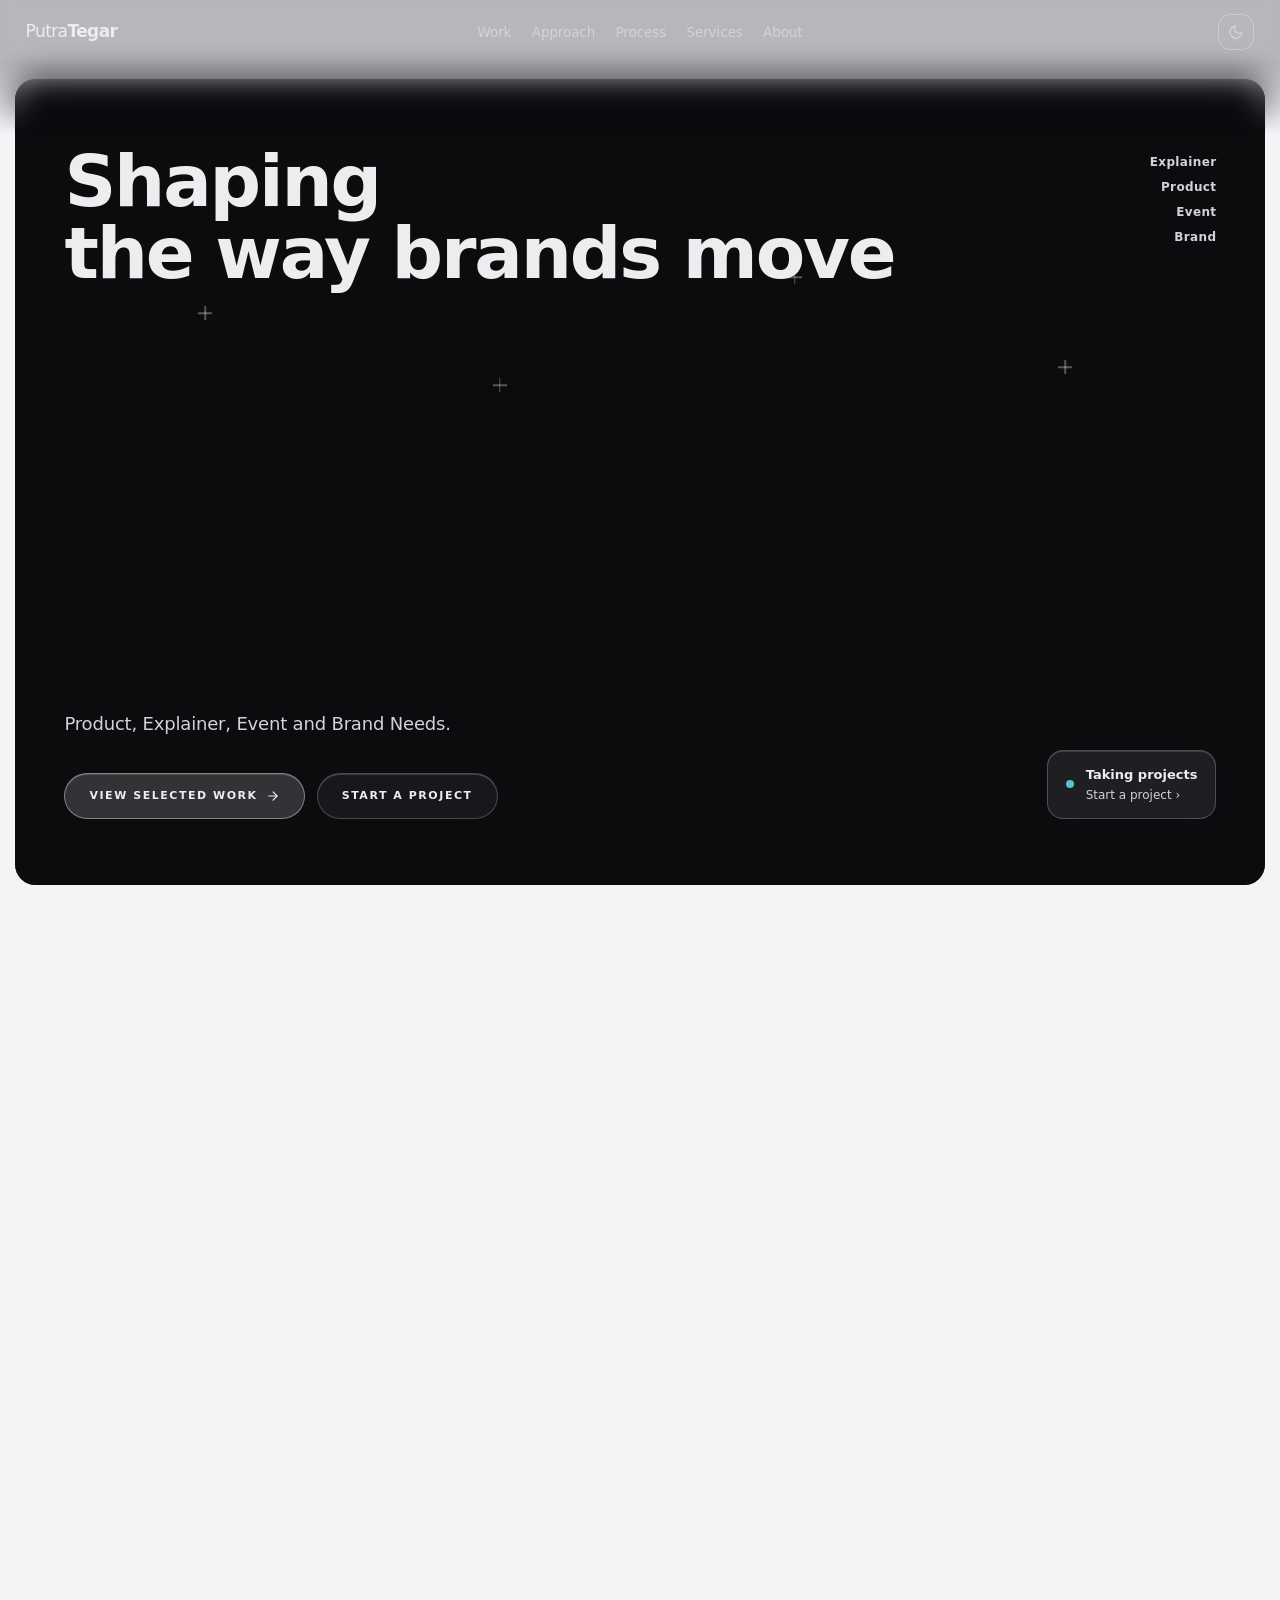
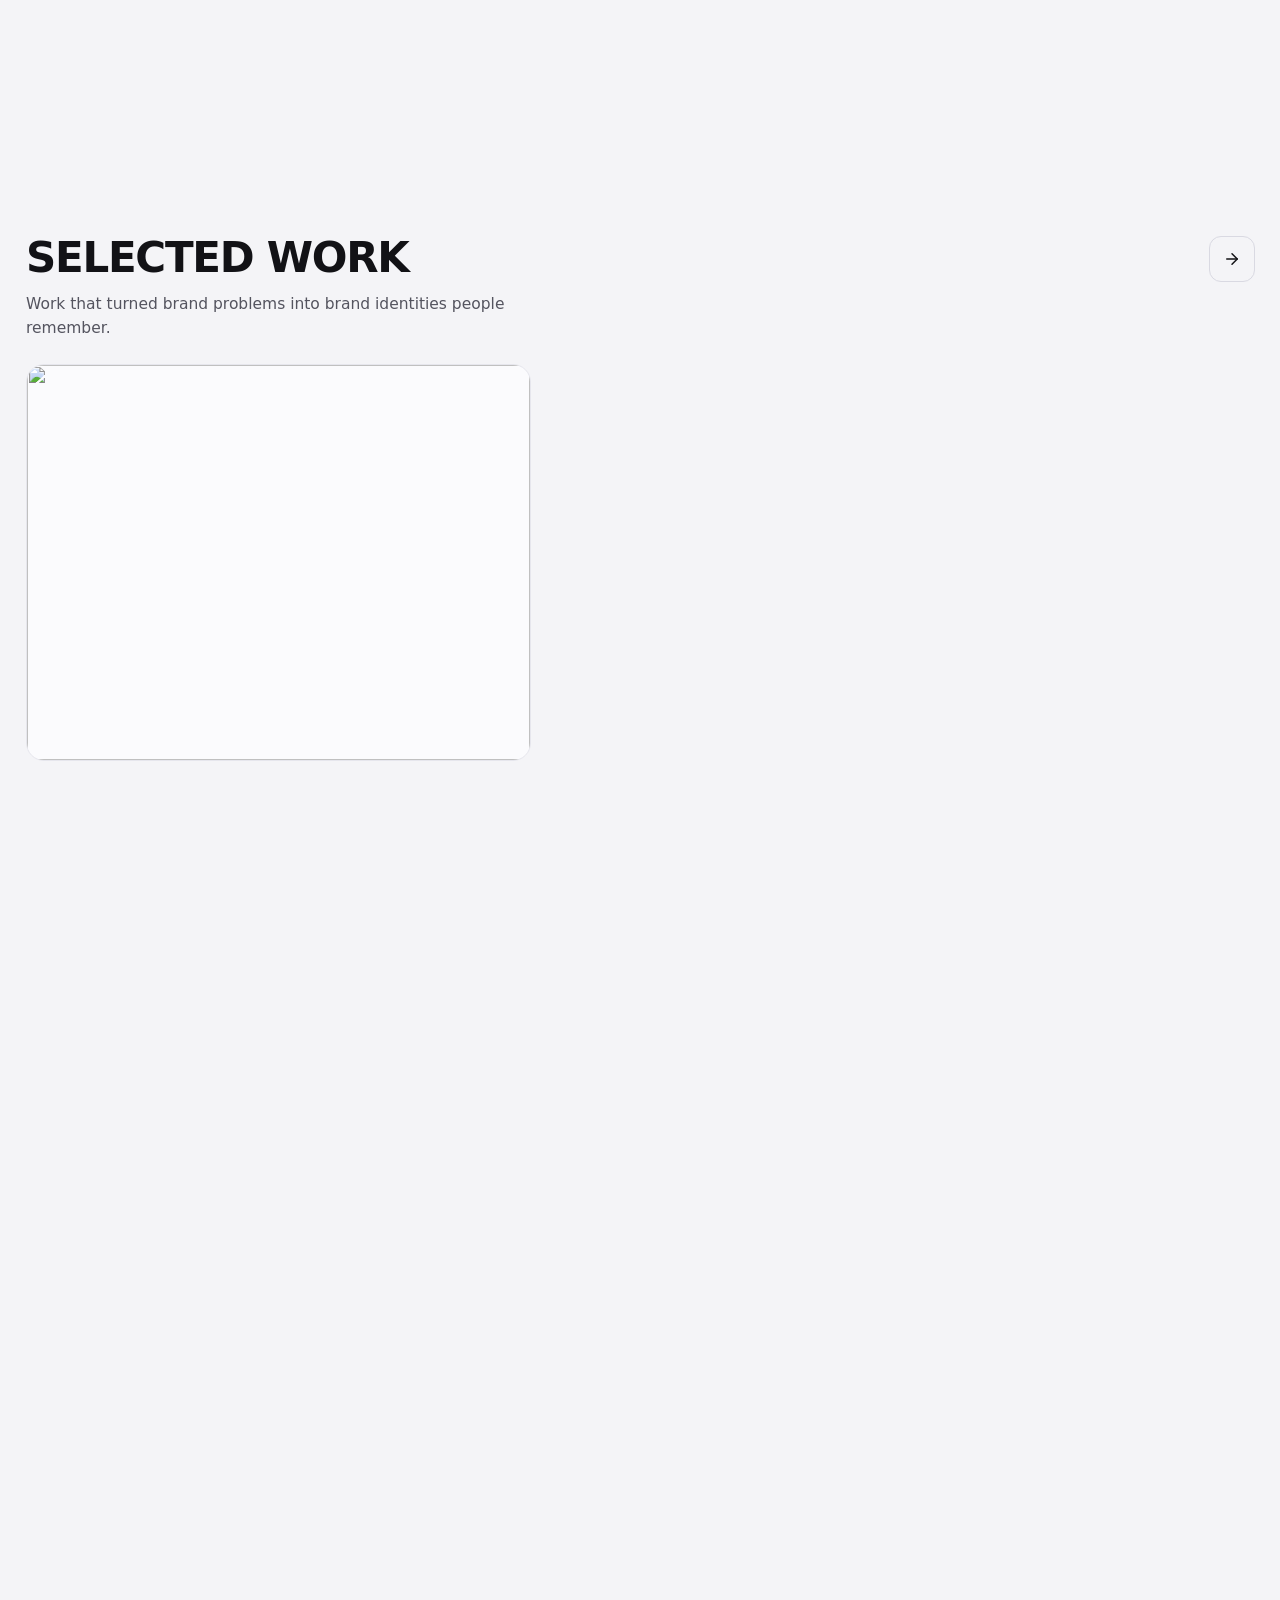
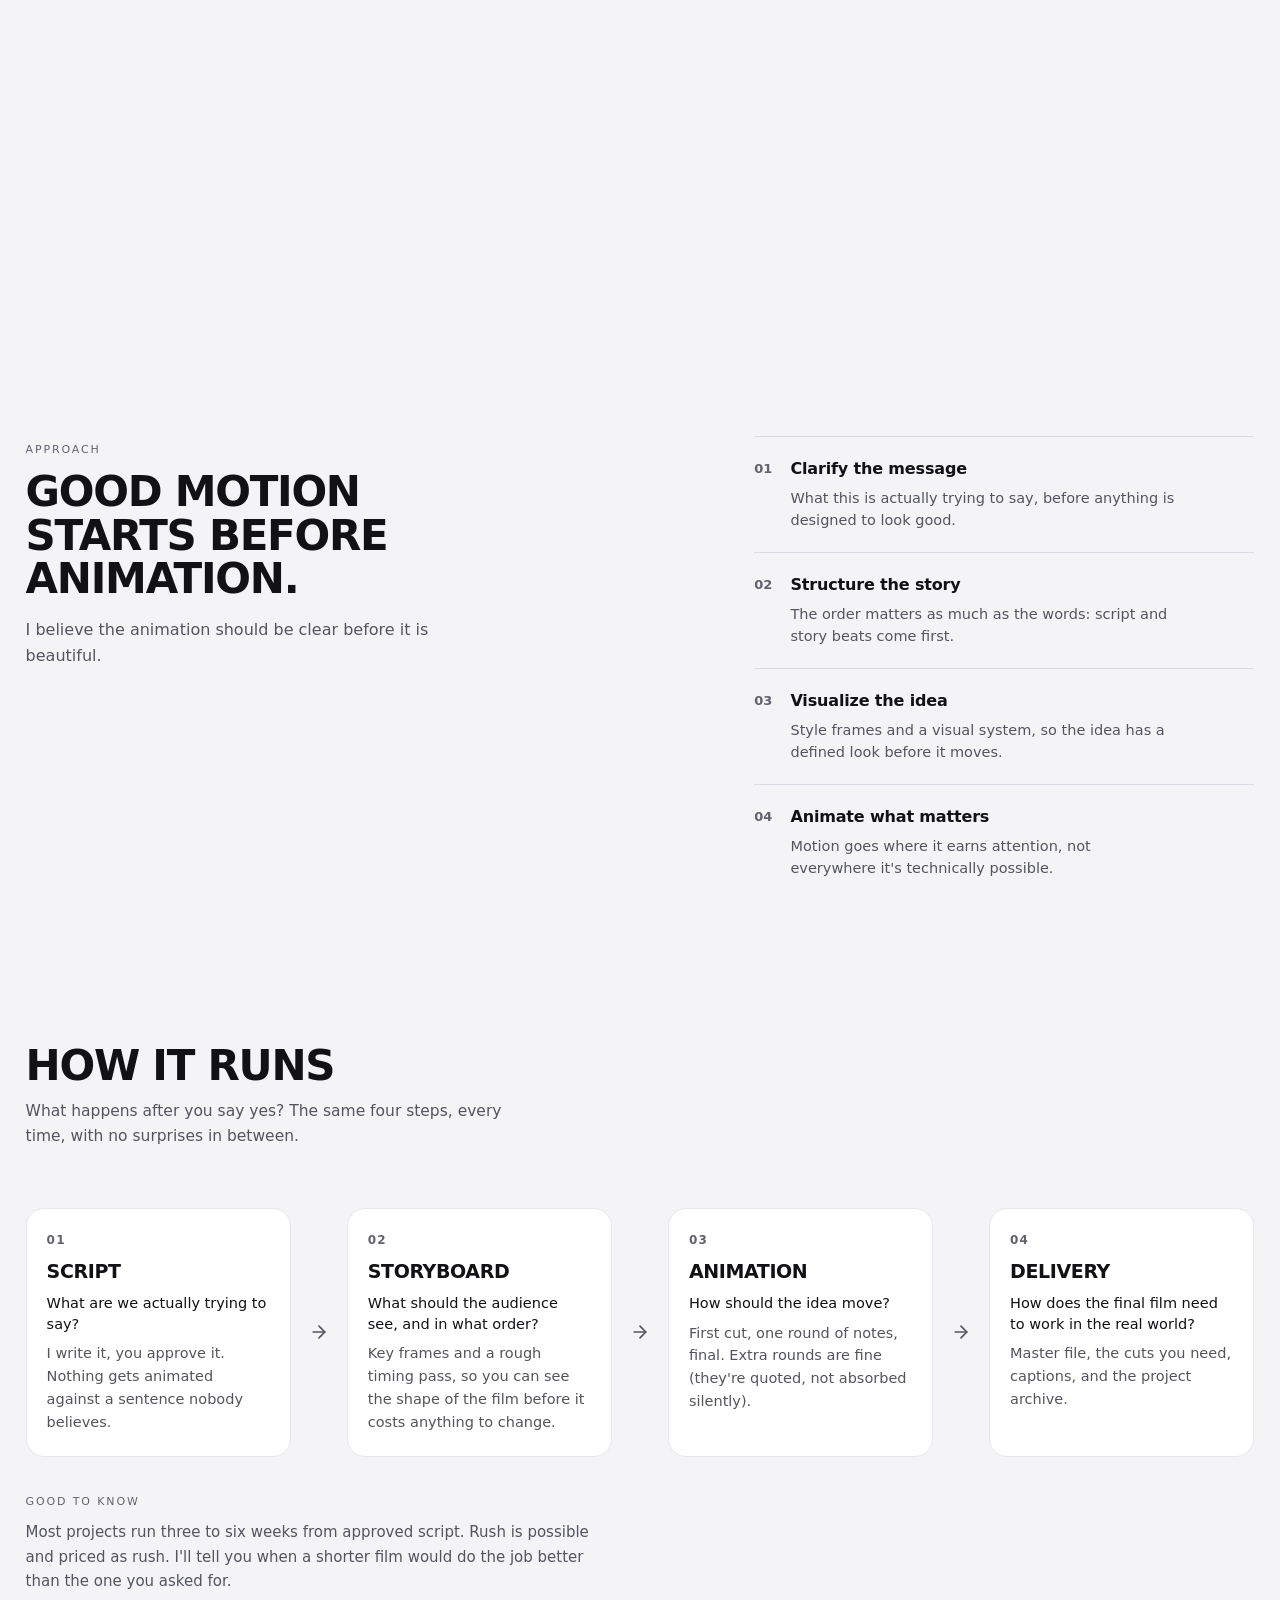
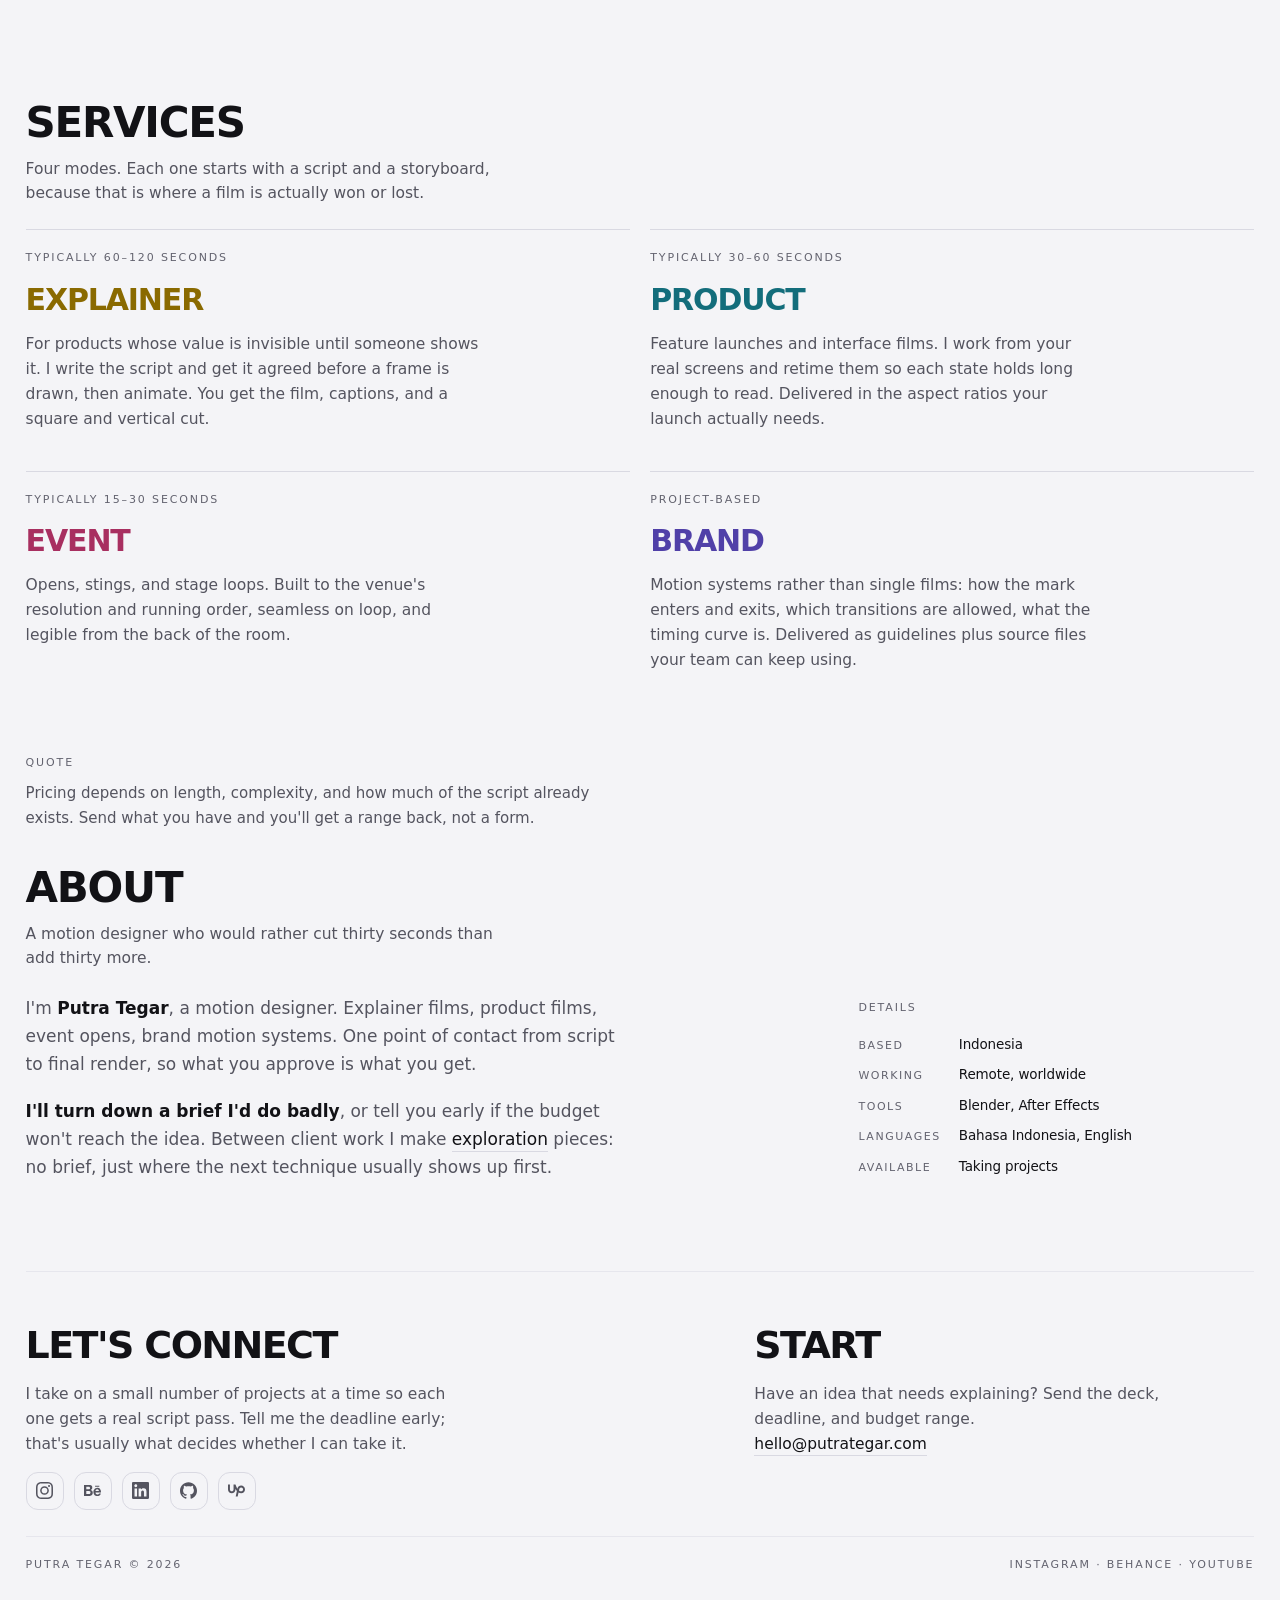
==== commit 89390cca: "Replace hero-cover curtain with stacking-cards reveal - Hero stays pinned and visible (15px peek) wh" ====
--- a/index.html
+++ b/index.html
@@ -136,14 +136,16 @@
   </section>
   </div>
 
-  <!-- .hero-cover is what actually does the covering: pulled up over the
-       second half of .hero-pin (margin-top:-100vh) with its own opaque
-       background and a higher z-index, so it visually slides up the screen
-       and over the still-pinned hero as you scroll through that stretch. -->
-  <div class="hero-cover">
-  <div class="rule"></div>
-
-  <section id="work">
+  <!-- .work-pin is exactly 2x WORK_H (see assets/site.css) — same trick as
+       .hero-pin above it: that spare height is what lets #work.work-card
+       (position:sticky inside it) stay pinned at top:15px for a real
+       stretch of scroll before it runs out of room and releases normally.
+       On desktop this stacks #work on top of the still-pinned hero like a
+       card, leaving a 15px strip of hero peeking above it — not a curtain
+       that covers the hero, a card that stacks on it. Mobile disables the
+       whole mechanic (see the ≤860px override) — plain stacking there. -->
+  <div class="work-pin">
+  <section id="work" class="work-card">
     <div class="rw-head">
       <div class="rw-head-txt">
         <h2>Selected Work</h2>
--- a/assets/site.css
+++ b/assets/site.css
@@ -89,25 +89,44 @@
   display:grid;grid-template-columns:1fr auto 1fr;align-items:center;
   column-gap:clamp(14px,2vw,26px);
   height:64px;
-  padding-inline:max(var(--gut),calc((100vw - 1440px)/2 + var(--gut)));
+  padding-inline:max(var(--gut),calc((100vw - 1440px)/2 + var(--gut)))}
+/* The glass (background + blur) lives on a pseudo-element behind header's
+   own content, not on header itself — a mask-image can then fade THAT layer
+   out toward the bottom without also fading the nav links/logo/mode button,
+   which stay real DOM content painted on top, always fully legible. It
+   extends 70px past header's own bottom edge (bottom:-70px, not a fixed
+   height, so this works unchanged whether header is 64px or the mobile
+   56px) so the fade reads as a soft trailing atmosphere rather than being
+   crammed into the bar's own short height — solid through roughly header's
+   own box, fading out over that extra 70px. No border-bottom any more: a
+   crisp line directly under a soft gradient fade would fight it. */
+header::before{content:"";position:absolute;top:0;left:0;right:0;bottom:-70px;
+  z-index:-1;pointer-events:none;
   background:color-mix(in srgb,var(--ink) 62%,transparent);
   -webkit-backdrop-filter:blur(14px) saturate(140%);
   backdrop-filter:blur(14px) saturate(140%);
-  border-bottom:1px solid var(--line-soft)}
-/* On hero pages the bar floats over footage, so the bg is more transparent
-   and the bottom border lighter. The nav text also flips to light values
-   (matching the hero's own tokens) so it stays legible over the dark footage
-   in light mode — same as it reads in dark mode. */
+  -webkit-mask-image:linear-gradient(to bottom,#000 0%,#000 48%,transparent 100%);
+  mask-image:linear-gradient(to bottom,#000 0%,#000 48%,transparent 100%);
+  /* backdrop-filter recomputes every frame something moves behind it —
+     header sits fixed right over the hero video the whole time it's
+     sticky/scrolling past, so this is one more layer contributing to that
+     same scroll lag. will-change hints the browser to keep this on its own
+     layer rather than recompositing the whole stack each frame. */
+  will-change:backdrop-filter}
+/* On hero pages the bar floats over footage, so the bg is more transparent.
+   The nav text also flips to light values (matching the hero's own tokens)
+   so it stays legible over the dark footage in light mode — same as it
+   reads in dark mode. */
 .has-hero header{
   --fg:#EDEDF0;
   --dim:#D2D2DC;
   --dimmer:#C4C4D0;
   --line:rgba(255,255,255,.30);
-  color:var(--fg);
+  color:var(--fg)}
+.has-hero header::before{
   background:rgba(10,10,12,.26);
   -webkit-backdrop-filter:blur(16px) saturate(160%);
-  backdrop-filter:blur(16px) saturate(160%);
-  border-bottom-color:rgba(255,255,255,.12)}
+  backdrop-filter:blur(16px) saturate(160%)}
 .mark{justify-self:start;display:inline-flex;align-items:center;
   font-size:17px;font-weight:700;letter-spacing:-.035em;
   color:inherit;text-decoration:none}
@@ -149,37 +168,34 @@
    the screen, under the fixed glass nav. The nav height is added to the
    hero's top padding so the copy keeps its original vertical position. */
 .hero{padding:calc(64px + clamp(56px,10vh,112px)) 0 clamp(36px,5vh,56px)}
-/* ---- scroll cover: hero stays pinned, the next section slides up over it ----
-   The two numbers that matter are HERO_H (the hero's own height — currently
-   a full 100vh, so nothing below it is visible without scrolling) and
-   .hero-pin's height, which MUST be 2 × HERO_H, not just "100vh" — here's
-   why. .hero-cover is a normal,
-   non-sticky block: it moves exactly 1px for every 1px scrolled, no more.
-   For it to fully close the gap over the hero (a distance of one whole
-   HERO_H, from sitting right below the hero up to fully covering it) by the
-   time the hero runs out of room to stick, the *scrollable distance while
-   the hero is still stuck* has to equal that same HERO_H — otherwise the
-   hero releases and starts scrolling away while .hero-cover has only
-   travelled part of the way, leaving a visible sliver of hero at the top of
-   the screen (the actual bug this replaced). The stuck-scroll distance is
-   .hero-pin's height minus the hero's own height, so setting .hero-pin to
-   2 × HERO_H makes that distance equal to HERO_H exactly — the two numbers
-   that need to match, match. .hero-cover's negative margin follows the same
-   logic: -HERO_H pulls it from right after .hero-pin up to sitting flush
-   under the hero at scroll 0 (no gap, and at HERO_H=100vh nothing below the
-   hero is visible until you actually scroll), and it naturally reaches
-   y:0 — fully covering the hero — right as the hero's
-   stuck range runs out. dvh (with a vh fallback for older browsers) rather
-   than vh, because vh is notoriously unreliable on mobile once the browser
-   chrome collapses. To change the split, edit HERO_H below and keep
-   .hero-pin (2×) and .hero-cover's margin (1×, negative) in sync by hand —
-   CSS has no variables in calc() across separate rules without a custom
-   property, so this can't be a single source of truth without introducing
-   one. */
+/* ---- stacking cards: hero pins, #work stacks on top of it, peeking ----
+   (formerly a "cover" that fully hid the hero behind an opaque curtain —
+   removed; see the .work-pin/.work-card rules further down for the card
+   that now stacks on top instead.)
+   A position:sticky element only gets a real stick DURATION if its
+   containing block has spare height beyond the element's own size — with
+   none, it sticks for a single instant then immediately releases. HERO_H
+   is the hero's own height (currently a full 100vh, so nothing below it is
+   visible without scrolling); .hero-pin's height has to be 2 × HERO_H, not
+   just "100vh", so that spare half gives the hero a genuine HERO_H worth of
+   stuck-scroll before it releases and scrolls away normally. #work's own
+   .work-pin mirrors this exact relationship for the SAME reason, just
+   applied to the next card in the stack — see the comment there. dvh (with
+   a vh fallback for older browsers) rather than vh, because vh is
+   notoriously unreliable on mobile once the browser chrome collapses. To
+   change HERO_H, keep .hero-pin's height in sync (2×) by hand — CSS has no
+   variables in calc() across separate rules without a custom property, so
+   this can't be a single source of truth without introducing one. */
 .hero-pin{position:relative;height:200vh;height:200dvh} /* 2 × HERO_H */
 .hero.left{text-align:left;position:sticky;top:0;
   display:flex;flex-direction:column;
   height:100vh;height:100dvh; /* HERO_H — full viewport, nothing below peeks in */
+  /* Promotes this to its own compositor layer. Without it, a sticky element
+     this expensive to paint (a looping video clipped to rounded corners,
+     sitting under the header's blur) can get fully repainted on every
+     scroll frame instead of just cheaply repositioned — that's the laggy
+     scroll between hero and #work. */
+  will-change:transform;
   /* Top and bottom share one clamp(), so the breathing room above the
      headline matches the room below the buttons exactly. The +64px on top
      is not decorative spacing — it's the fixed header's own height, reserved
@@ -201,19 +217,49 @@
   --explainer:#E8C547; --product:#56C5D0; --event:#E0609B; --brand:#8B7BE8;
   --exploration:#5ED08C;
   color:var(--fg)}
-/* -HERO_H — keep in sync with .hero.left's height and .hero-pin's 2×
-   above by hand (see the comment on .hero-pin). */
-.hero-cover{position:relative;z-index:1;margin-top:-100vh;margin-top:-100dvh}
-/* .hero-cover itself stays inside .shell's max-width/padding like any other
-   section — only its background needs to run edge to edge to actually mask
-   the hero underneath (the hero itself is no longer full-bleed either, but
-   its rounded card doesn't reach the true page edges, so the cover still
-   needs to). var(--ink) here resolves to the PAGE's own ink token (light or
-   dark mode, whichever is active), not the hero's locally-scoped override
-   above — this sits outside the hero's subtree, so it picks up the normal
-   theme colour, matching the page it's rejoining. */
-.hero-cover::before{content:"";position:absolute;top:0;bottom:0;left:50%;
-  transform:translateX(-50%);width:100vw;z-index:-1;background:var(--ink)}
+/* ---- stacking cards: #work stacks ON hero, doesn't cover it ----
+   Same fundamental trick as .hero-pin/.hero.left above (a sticky element
+   only gets a real stick duration if its containing block has spare height
+   beyond its own size), applied to a SECOND card so the hero stays visible
+   as a thin peeking strip instead of being fully hidden behind an opaque
+   curtain (that was the old .hero-cover — removed). WORK_H (100vh, matching
+   HERO_H) and .work-pin's 2× mirror .hero-pin's own constants exactly, on
+   purpose — same math, same reasoning, just applied to the next card in the
+   stack. PEEK (15px) is the strip of hero left showing above #work once
+   it's settled — reuses the border/margin unit already established for the
+   hero panel itself. Desktop only: #work's real content (the bento grid)
+   is fairly predictable in height there, which is what makes a fixed-height
+   sticky card viable; on a collapsed single-column mobile bento it's much
+   taller and more variable, so mobile gets the plain-stacking fallback
+   below instead of forcing a height estimate that would break. */
+@media (min-width:861px){
+  .work-pin{position:relative;height:200vh;height:200dvh} /* 2 × WORK_H */
+  /* .work-card itself stays inside .shell's max-width/gutter like every
+     other section (its real content — .rw-head, .bento — needs to line up
+     with Approach/Process/etc. below it, not be its own narrower column).
+     Only its background/radius need hero-bg's full-bleed width, so — same
+     split as .hero-cover used before it and header::before above — that
+     lives on ::before instead of on .work-card directly. overflow-y:auto
+     is a safety net if the bento grid's real height ever exceeds the box;
+     it only affects .work-card's own (shell-width) content, not the
+     ::before background, which isn't part of the scrolled content. */
+  .work-card{position:sticky;top:15px;z-index:2;
+    height:calc(100vh - 15px);height:calc(100dvh - 15px); /* WORK_H - PEEK */
+    overflow-y:auto;
+    will-change:transform} /* same compositor-layer reasoning as .hero.left */
+  .work-card::before{content:"";position:absolute;top:0;bottom:0;left:50%;
+    transform:translateX(-50%);width:calc(100vw - 30px);z-index:-1;
+    background:var(--ink); /* the page's own token — this is what visually
+      reads as "stacking on" the hero peeking above it */
+    border-radius:clamp(12px,1.6vw,25px) clamp(12px,1.6vw,25px) 0 0}
+}
+/* Mobile: no pin, no card chrome — #work just flows as a normal section,
+   same as everything below it. */
+@media (max-width:860px){
+  .work-pin{height:auto}
+  .work-card{position:static;height:auto;overflow:visible}
+  .work-card::before{content:none}
+}
 /* A near-full-bleed rounded panel, not a page-gutter-width card: same
    left:50%/translateX(-50%) full-bleed centering trick as .hero-cover::before
    above (it works regardless of .hero.left's own max-width, because .shell
@@ -281,13 +327,13 @@
    last word landing ~1.3s in. Split at word boundaries rather than per letter
    so a word can never break across two lines. */
 .lede{position:relative;display:block}
-.lede h1{font-weight:400;line-height:1.02;letter-spacing:-.035em;
-  font-size:clamp(24px,6.2vw,56px);max-width:19ch;margin:0;
+.lede h1{font-weight:700;line-height:1;letter-spacing:-.03em;
+  font-size:clamp(32px,7.6vw,72px);max-width:19ch;margin:0;
   text-wrap:balance}
 .lede h1 .wd{display:inline-block;
-  animation:wd-in .72s cubic-bezier(.22,.74,.24,1) both}
+  animation:wd-in .8s cubic-bezier(.22,.74,.24,1) both}
 @keyframes wd-in{
-  from{opacity:0;transform:translateY(.62em);filter:blur(14px)}
+  from{opacity:0;transform:translateY(.62em);filter:blur(20px)}
   to{opacity:1;transform:translateY(0);filter:blur(0)}
 }
 .hero-bottom-l p{color:var(--dim);font-size:clamp(15px,1.5vw,18px);line-height:1.5;
